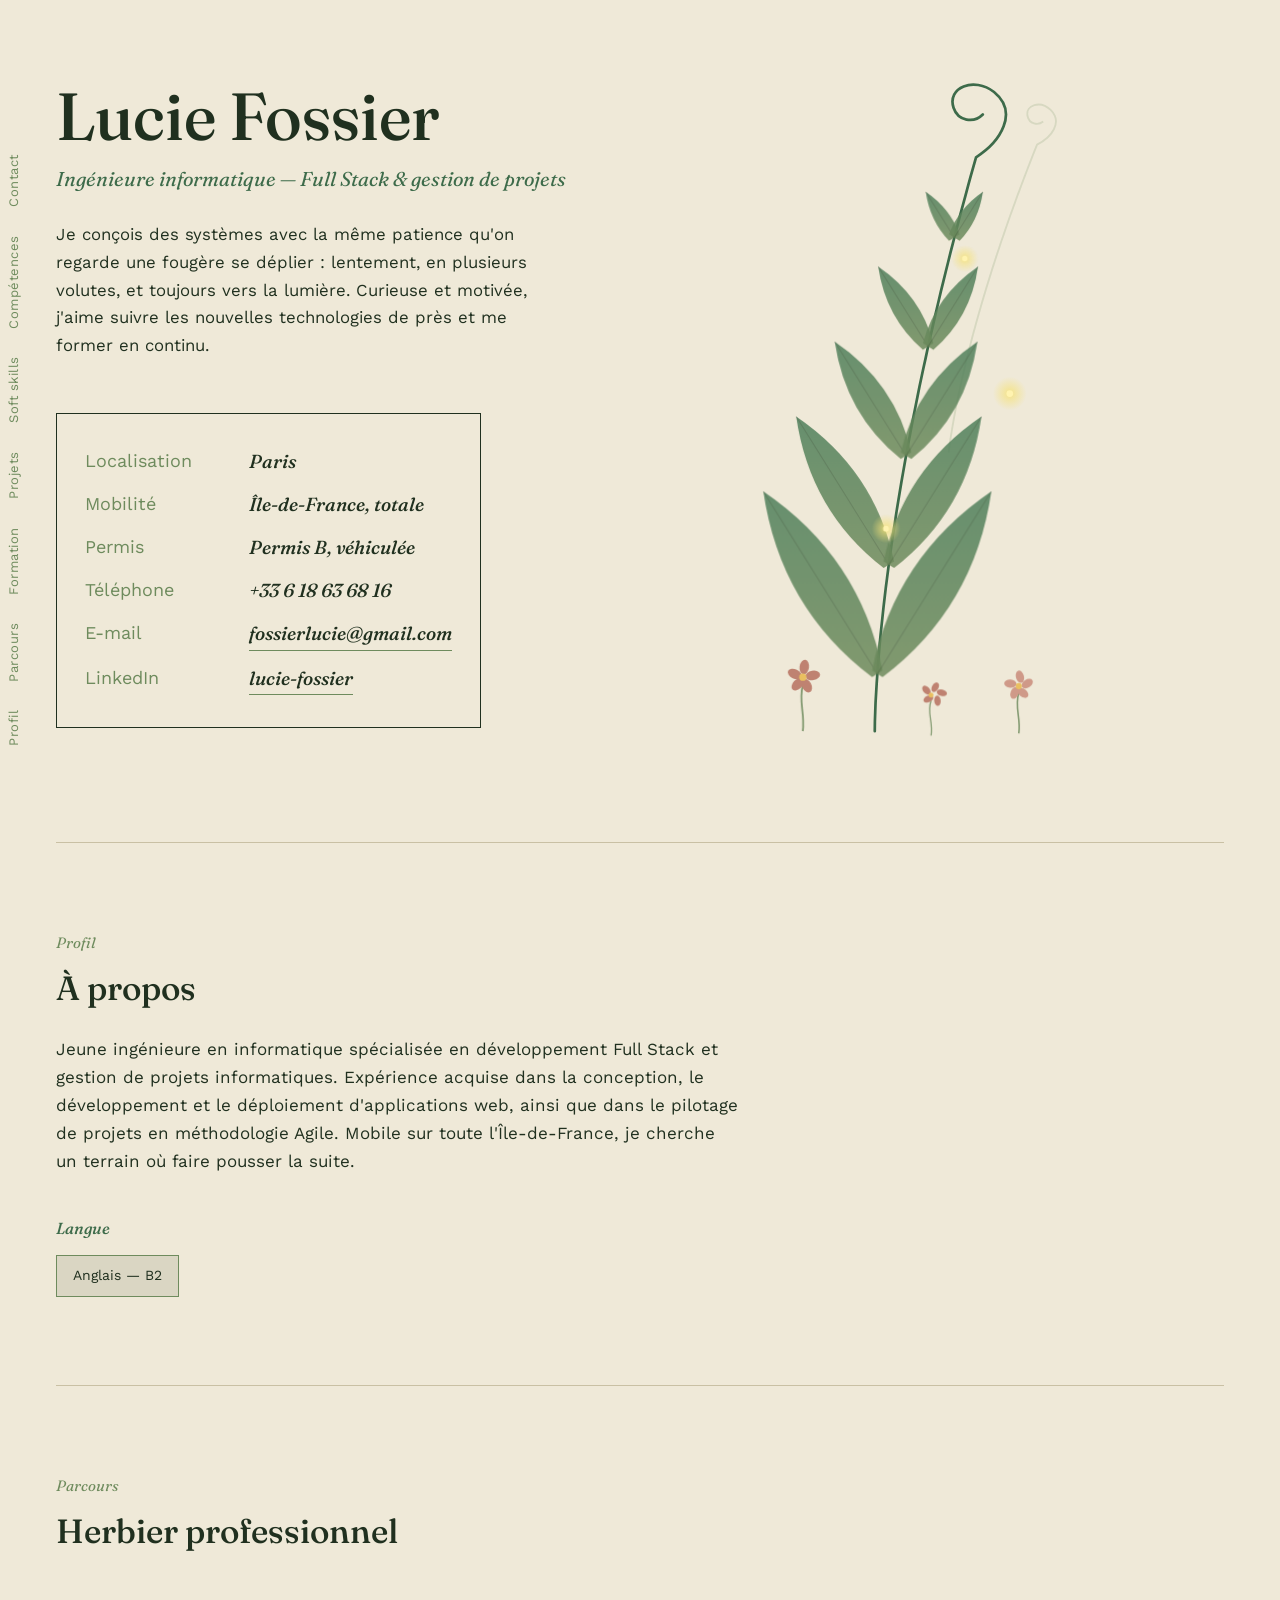
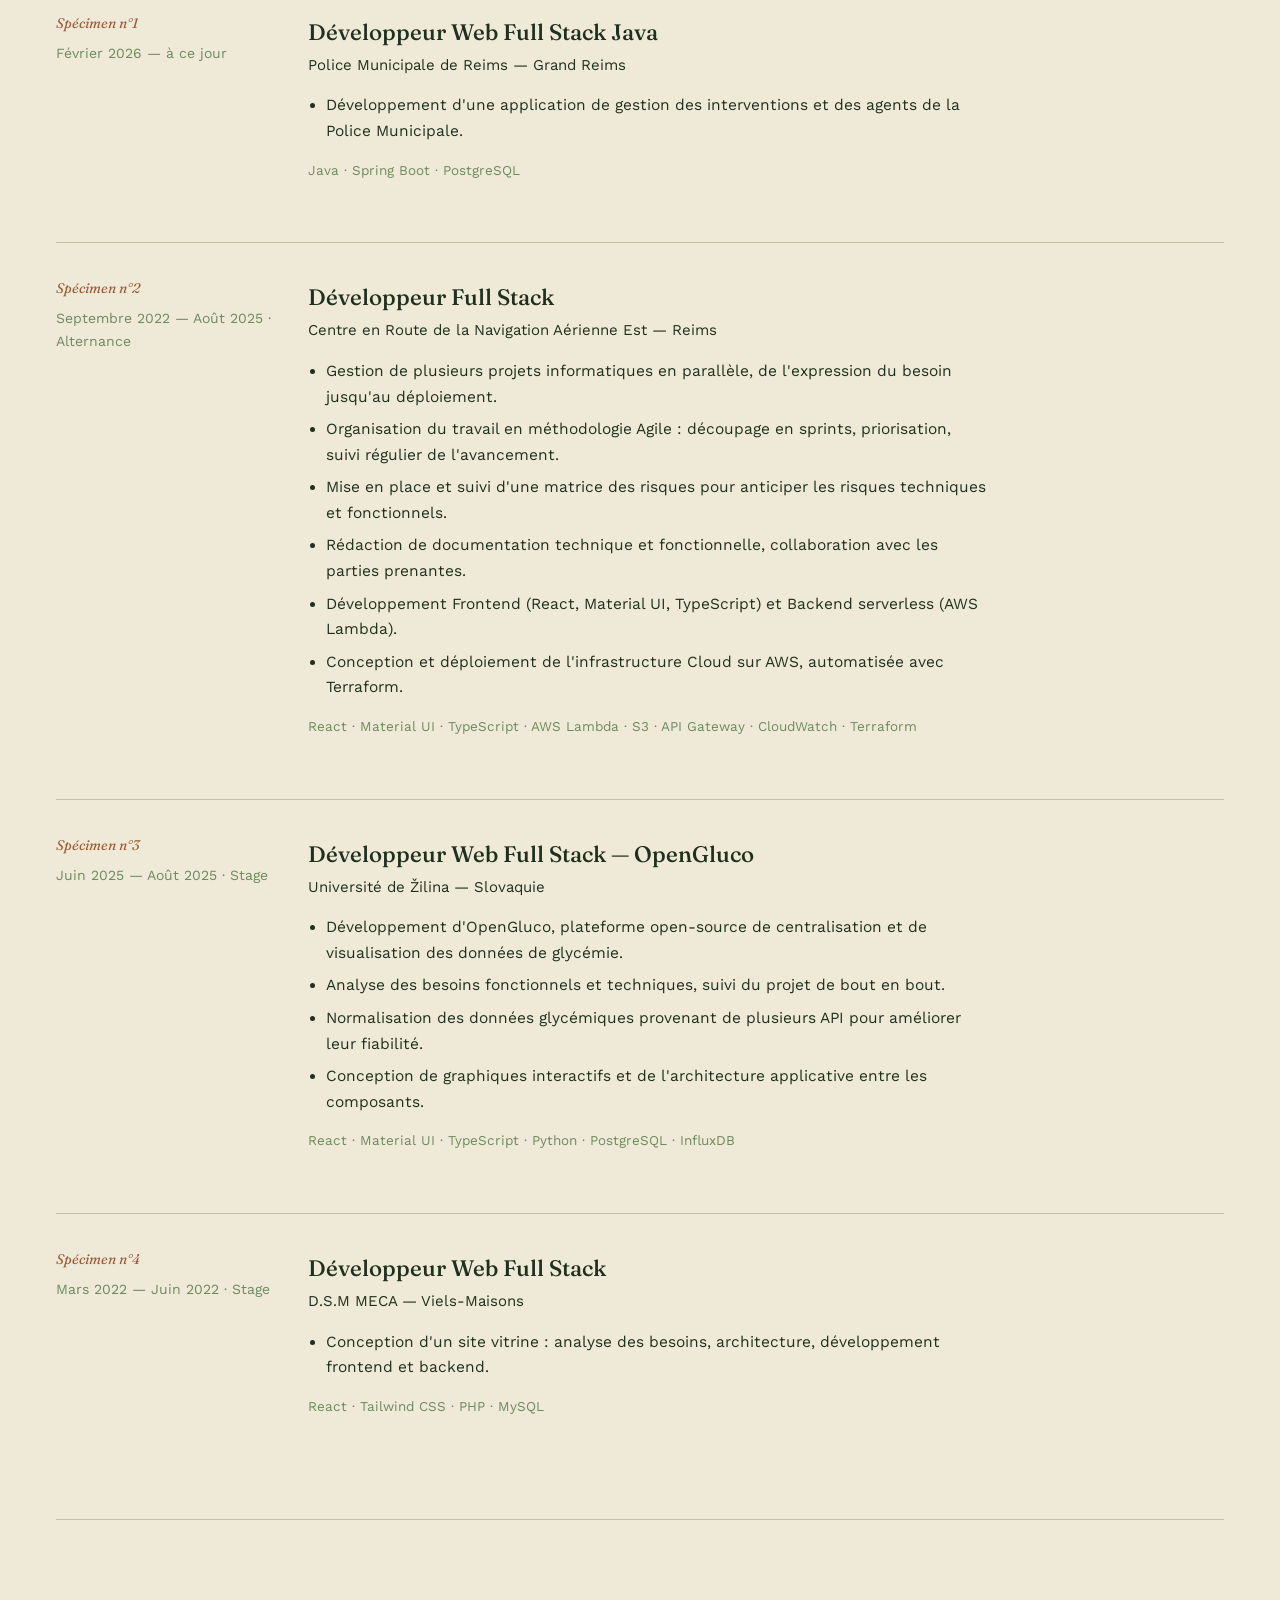
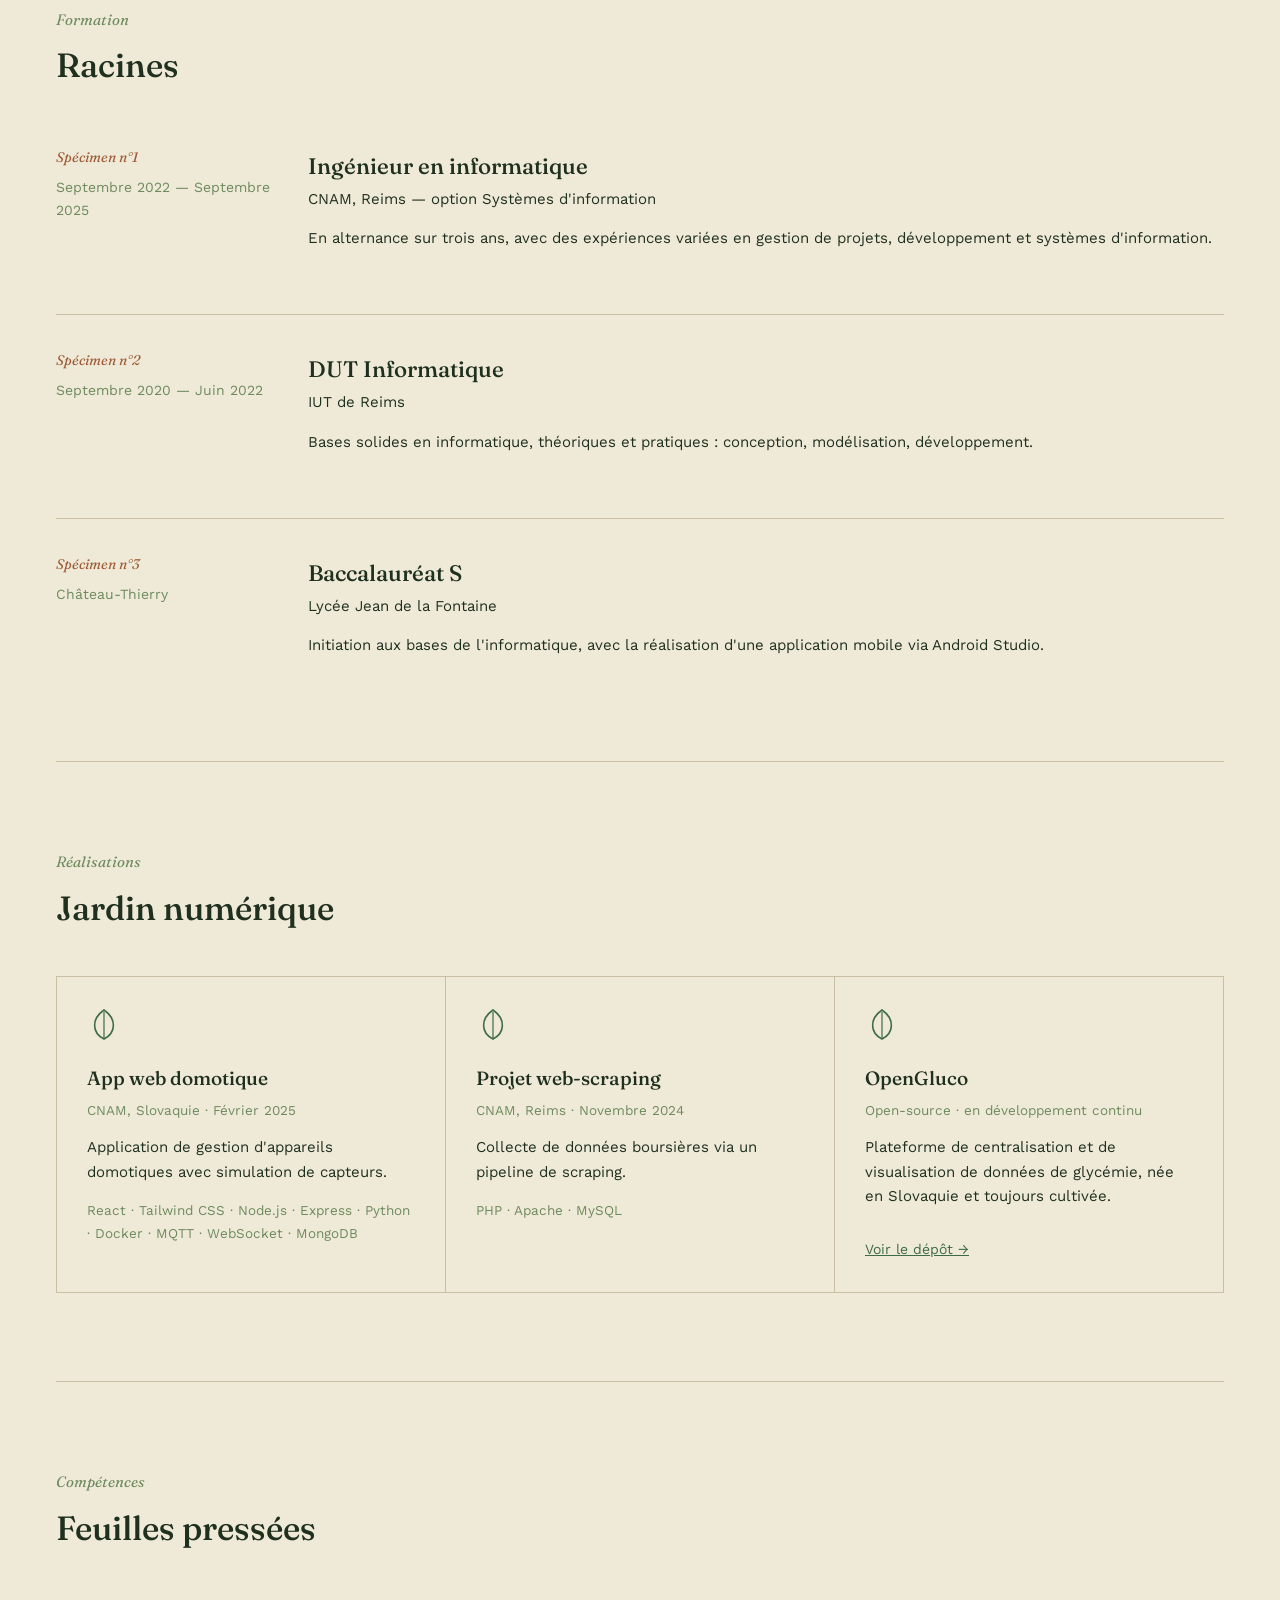
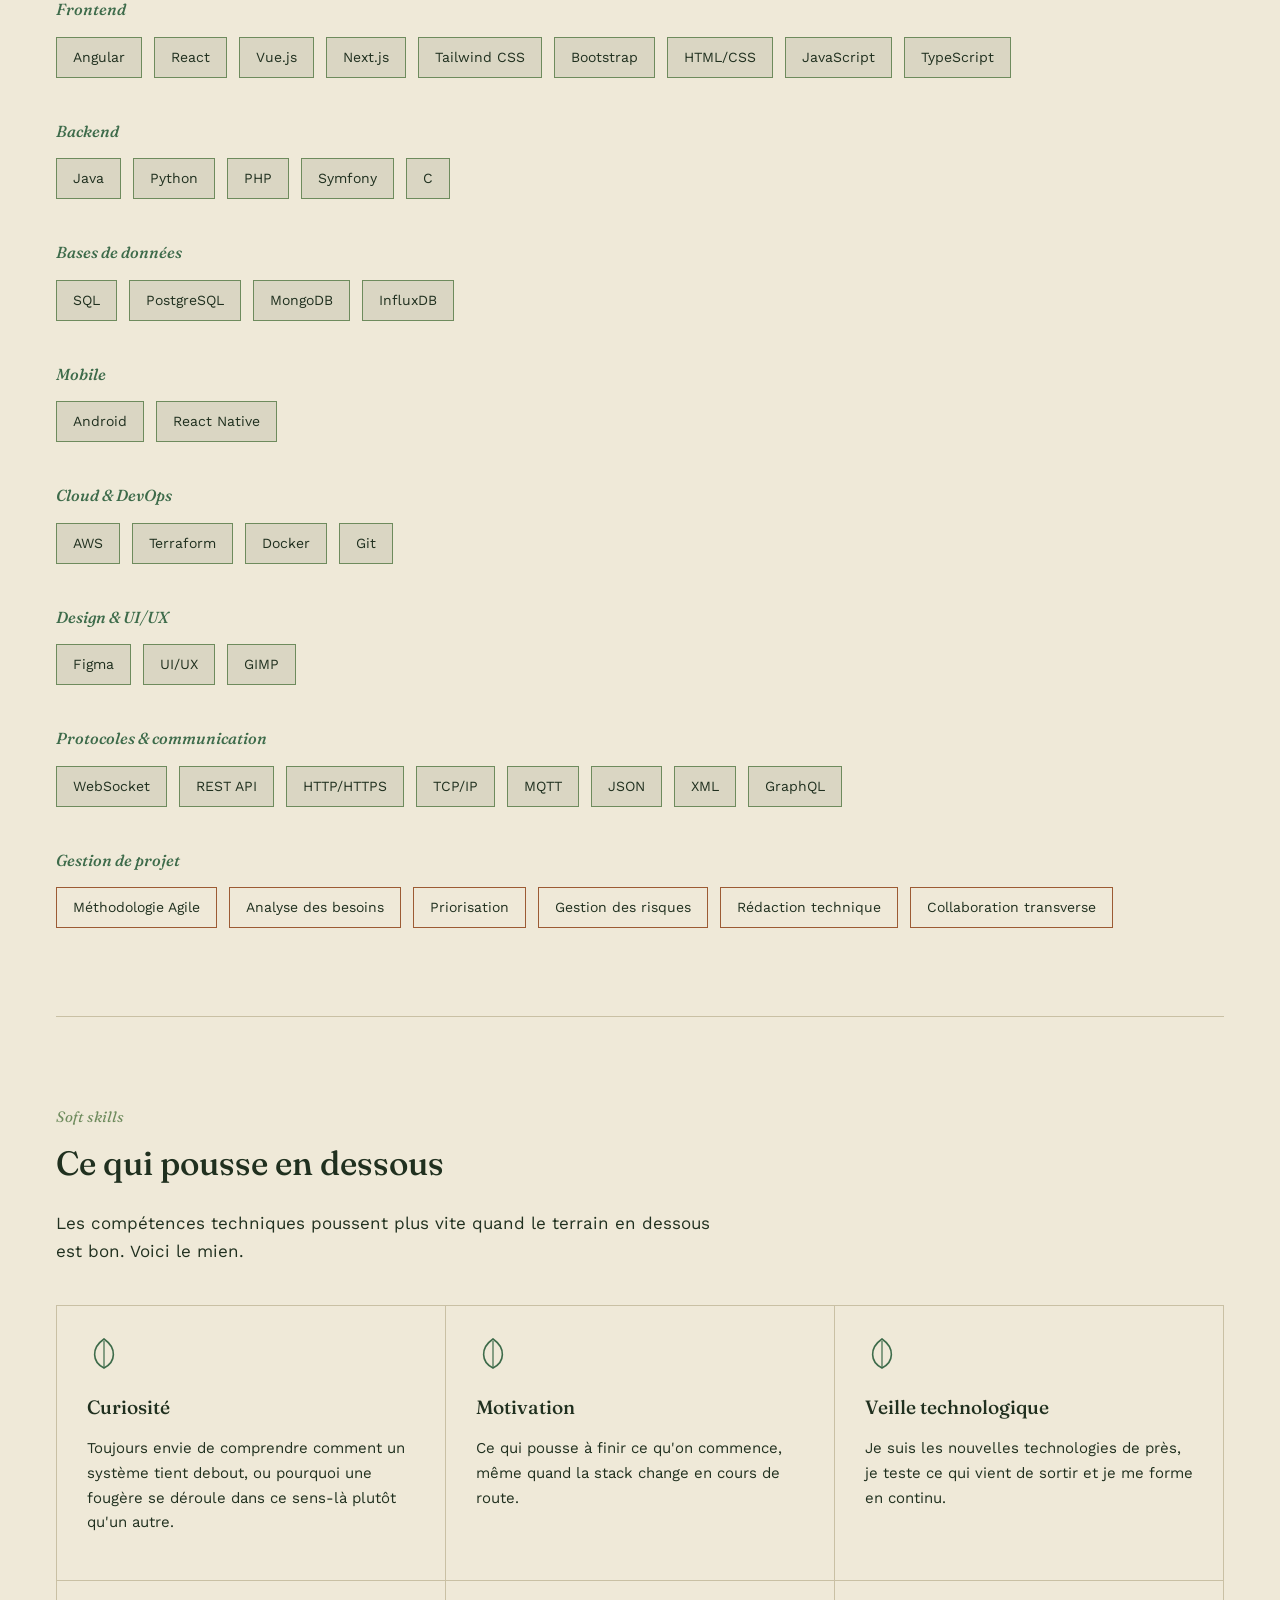
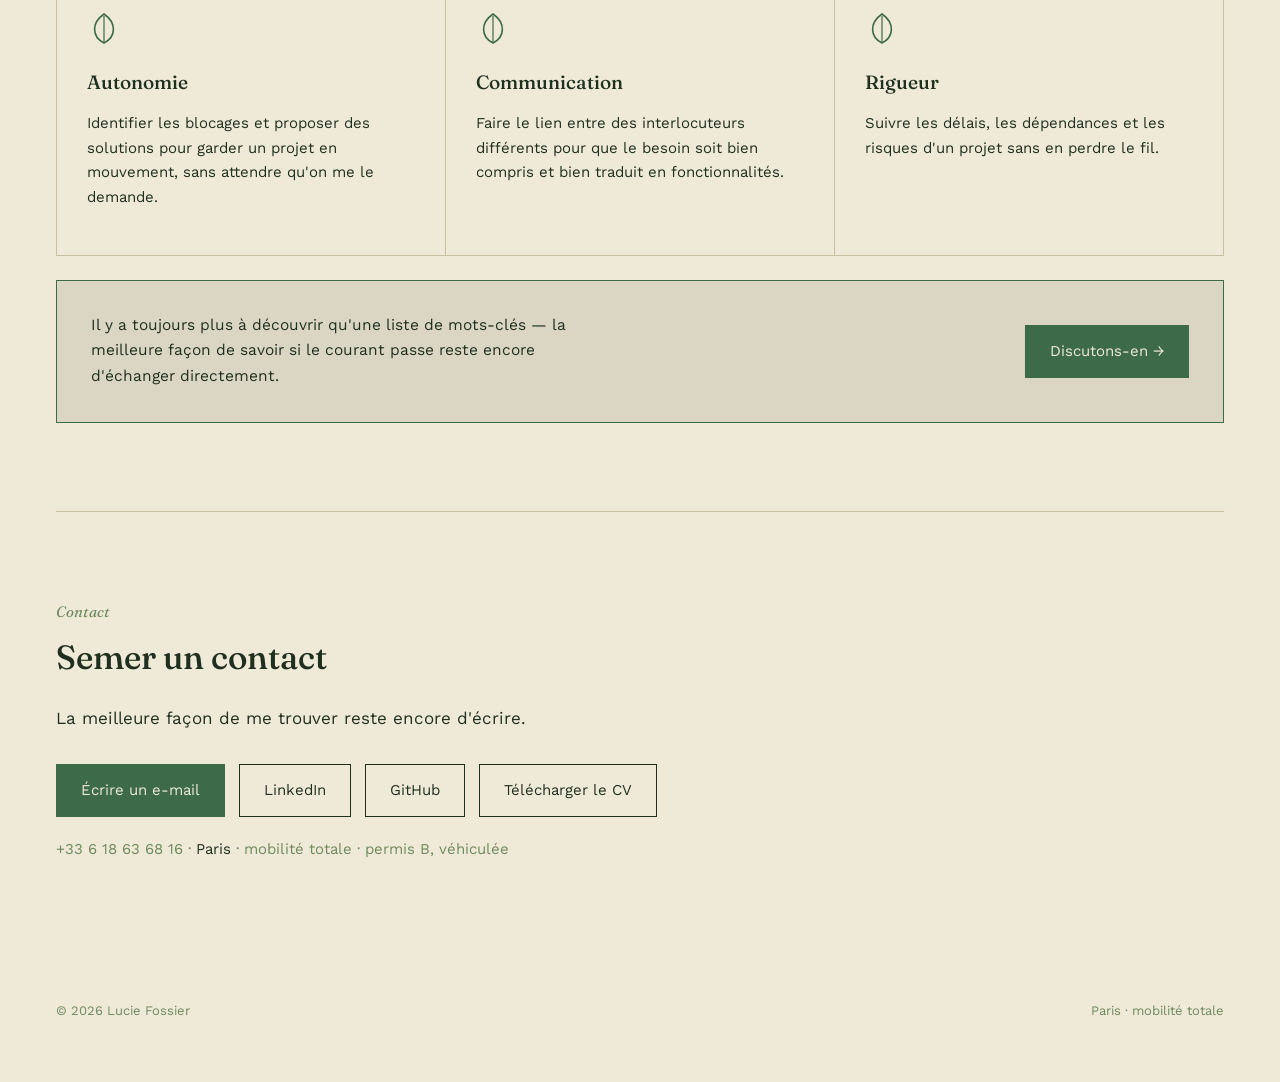
==== index.html @ 39dc4241 "Update index.html" ====
<!DOCTYPE html>
<html lang="fr">
<head>
<meta charset="UTF-8">
<meta name="viewport" content="width=device-width, initial-scale=1.0">
<title>Lucie Fossier — Portfolio</title>
<link rel="preconnect" href="https://fonts.googleapis.com">
<link rel="preconnect" href="https://fonts.gstatic.com" crossorigin>
<link href="https://fonts.googleapis.com/css2?family=Fraunces:ital,opsz,wght@0,9..144,400;0,9..144,500;0,9..144,600;1,9..144,400;1,9..144,500&family=Work+Sans:wght@400;500;600&display=swap" rel="stylesheet">
<link rel="icon" href="favicon.svg" type="image/svg+xml">
<style>
  :root{
    --paper: #EFE9D8;
    --paper-deep: #E4DCC5;
    --line: #C9C0A4;
    --ink: #20301F;
    --fern: #3D6B4A;
    --moss: #6E8B5D;
    --spore: #9C5B34;
    --fog: #DAD6C3;
  }
  *{box-sizing:border-box;}
  html{scroll-behavior:smooth;}
  html, body{max-width:100%; overflow-x:hidden;}
  body{
    margin:0;
    background:var(--paper);
    color:var(--ink);
    font-family:'Work Sans', sans-serif;
    font-size:17px;
    line-height:1.65;
    -webkit-font-smoothing:antialiased;
  }
  ::selection{background:var(--moss); color:var(--paper);}

  h1,h2,h3,h4{
    font-family:'Fraunces', serif;
    font-weight:500;
    margin:0;
    color:var(--ink);
  }
  em, .latin{font-style:italic; font-family:'Fraunces', serif;}
  a{color:var(--fern);}
  a:focus-visible, button:focus-visible{outline:2px solid var(--fern); outline-offset:3px;}

  .wrap{
    max-width:1320px;
    margin:0 auto;
    padding:0 56px;
    position:relative;
  }
  @media (max-width:760px){
    .wrap{padding:0 24px;}
  }
  @media (min-width:901px){
    .rail{padding-left:56px;}
  }

  nav.index{
    position:fixed;
    top:0; left:0; bottom:0;
    width:56px;
    display:flex;
    align-items:center;
    z-index:10;
  }
  nav.index ul{
    list-style:none;
    margin:0; padding:0;
    writing-mode:vertical-rl;
    transform:rotate(180deg);
    display:flex;
    gap:28px;
  }
  nav.index a{
    text-decoration:none;
    color:var(--moss);
    font-size:13px;
    letter-spacing:.04em;
    border-left:1px solid transparent;
    padding-left:8px;
    transition:color .2s, border-color .2s;
  }
  nav.index a:hover, nav.index a:focus-visible{
    color:var(--ink);
    border-color:var(--spore);
  }
  @media (max-width:900px){
    nav.index{display:none;}
  }

  .menu-btn{
    display:none;
    position:fixed; top:18px; right:18px; z-index:110;
    width:46px; height:46px;
    border:1px solid var(--ink);
    background:var(--paper);
    flex-direction:column; align-items:center; justify-content:center; gap:5px;
    cursor:pointer; padding:0;
  }
  .menu-btn span{width:20px; height:2px; background:var(--ink); transition:transform .3s ease, opacity .2s ease;}
  .menu-btn.open span:nth-child(1){transform:translateY(7px) rotate(45deg);}
  .menu-btn.open span:nth-child(2){opacity:0;}
  .menu-btn.open span:nth-child(3){transform:translateY(-7px) rotate(-45deg);}
  @media (max-width:900px){
    .menu-btn{display:flex;}
  }

  .site-menu{
    position:fixed; inset:0; background:var(--paper);
    z-index:100; display:flex; align-items:center; justify-content:center;
    opacity:0; visibility:hidden; transform:scale(1.04);
    transition:opacity .4s ease, transform .4s ease, visibility 0s .4s;
    overflow:hidden;
  }
  .site-menu.open{
    opacity:1; visibility:visible; transform:scale(1);
    transition:opacity .4s ease, transform .4s ease;
  }
  .site-menu .menu-fern{
    position:absolute; bottom:-40px; left:-60px; width:260px; height:auto;
    opacity:.5; pointer-events:none;
  }
  .site-menu nav{position:relative; z-index:1; width:100%; max-width:420px; padding:0 32px;}
  .site-menu ul{list-style:none; margin:0; padding:0;}
  .site-menu li{
    display:flex; align-items:baseline; gap:18px;
    padding:16px 0; border-bottom:1px solid var(--line);
    opacity:0; transform:translateY(14px);
    transition:opacity .45s ease, transform .45s ease;
  }
  .site-menu.open li{opacity:1; transform:translateY(0);}
  .site-menu li:nth-child(1){transition-delay:.08s;}
  .site-menu li:nth-child(2){transition-delay:.13s;}
  .site-menu li:nth-child(3){transition-delay:.18s;}
  .site-menu li:nth-child(4){transition-delay:.23s;}
  .site-menu li:nth-child(5){transition-delay:.28s;}
  .site-menu li:nth-child(6){transition-delay:.33s;}
  .site-menu li:nth-child(7){transition-delay:.38s;}
  .site-menu .mnum{font-family:'Fraunces',serif; font-style:italic; color:var(--spore); font-size:14px; width:24px; flex-shrink:0;}
  .site-menu a{
    font-family:'Fraunces',serif; font-size:clamp(1.6rem,7vw,2.3rem); font-style:italic;
    text-decoration:none; color:var(--ink); transition:color .2s ease, padding-left .2s ease;
  }
  .site-menu a:hover, .site-menu a:focus-visible{color:var(--fern); padding-left:8px;}
  .menu-close{
    position:absolute; top:18px; right:18px; z-index:2;
    width:46px; height:46px; border:1px solid var(--ink); background:none;
    font-size:20px; line-height:1; color:var(--ink); cursor:pointer;
  }

  section{
    padding:88px 0;
    border-bottom:1px solid var(--line);
  }
  section:last-of-type{border-bottom:none;}
  @media (max-width:600px){
    section{padding:56px 0;}
  }

  .hero{
    min-height:calc(100vh - 60px);
    padding-top:56px;
    display:grid;
    grid-template-columns:1.15fr 0.85fr;
    gap:56px;
    align-items:center;
  }
  @media (max-width:900px){
    .hero{grid-template-columns:1fr; gap:20px; min-height:auto;}
    .hero .art{order:-1; max-width:280px; margin:0 auto;}
  }
  .hero h1{
    font-size:clamp(2.6rem, 5.2vw, 4.2rem);
    line-height:1.03;
  }
  .hero .role{
    margin-top:12px;
    font-size:1.25rem;
    color:var(--fern);
    font-family:'Fraunces', serif;
    font-style:italic;
  }
  .hero .tagline{
    margin-top:26px;
    max-width:50ch;
    color:var(--ink);
    font-size:1.05rem;
  }
  .tag-card{
    margin-top:36px;
    border:1px solid var(--ink);
    padding:26px 28px;
    display:inline-block;
    font-size:18px;
  }
  .tag-card .row{display:flex; gap:14px; padding:6px 0;}
  .tag-card .k{color:var(--moss); min-width:150px;}
  .tag-card .v{font-family:'Fraunces', serif; font-style:italic; font-weight:500; font-size:1.05em;}
  .tag-card a.v{color:var(--ink); text-decoration:none; border-bottom:1px solid var(--moss);}
  .tag-card a.v:hover{color:var(--fern);}
  @media (max-width:500px){
    .tag-card{font-size:16px; padding:20px 20px;}
    .tag-card .k{min-width:120px;}
  }
  @media (max-width:400px){
    .tag-card .row{flex-direction:column; gap:2px; padding:8px 0;}
    .tag-card .k{min-width:0; font-size:.85em;}
  }

  .art svg{width:100%; height:auto; display:block;}
  .stem{
    fill:none; stroke:var(--fern); stroke-width:2.4; stroke-linecap:round;
    stroke-dasharray:1000; stroke-dashoffset:1000;
    animation:draw 1.8s ease-out forwards;
  }
  .leaflet{ fill:var(--moss); opacity:0; animation:leafin .5s ease-out forwards; }
  .flower-group{opacity:0; animation:leafin .6s ease-out forwards;}
  @keyframes draw{to{stroke-dashoffset:0;}}
  @keyframes leafin{to{opacity:.85;}}
  @media (prefers-reduced-motion:reduce){
    .stem{animation:none; stroke-dashoffset:0;}
    .leaflet{animation:none; opacity:.85;}
    .flower-group{animation:none; opacity:.85;}
  }

  .firefly-svg{ animation:hover1 6s ease-in-out infinite, glowpulse 1.8s ease-in-out infinite; }
  .firefly-svg.f2{ animation-name: hover2, glowpulse; animation-duration:7.5s, 2.2s; }
  .firefly-svg.f3{ animation-name: hover3, glowpulse; animation-duration:5.5s, 1.5s; }
  @keyframes hover1{
    0%{transform:translate(20px,60px);}
    25%{transform:translate(45px,20px);}
    50%{transform:translate(10px,-15px);}
    75%{transform:translate(-15px,25px);}
    100%{transform:translate(20px,60px);}
  }
  @keyframes hover2{
    0%{transform:translate(-30px,90px);}
    30%{transform:translate(10px,50px);}
    60%{transform:translate(-25px,10px);}
    100%{transform:translate(-30px,90px);}
  }
  @keyframes hover3{
    0%{transform:translate(35px,-40px);}
    35%{transform:translate(5px,-70px);}
    70%{transform:translate(50px,-90px);}
    100%{transform:translate(35px,-40px);}
  }
  @keyframes glowpulse{
    0%,100%{opacity:.4;}
    50%{opacity:1;}
  }
  @media (prefers-reduced-motion:reduce){
    .firefly-svg{animation:none; opacity:.7;}
  }

  .eyebrow{
    font-family:'Fraunces', serif; font-style:italic;
    color:var(--moss); font-size:15px; margin-bottom:6px; display:block;
  }
  h2.title{font-size:2.1rem;}
  .lede{max-width:62ch; margin-top:18px;}

  .specimen{
    margin-top:48px; padding:30px 0 0 0; border-top:1px solid var(--line);
    display:grid; grid-template-columns:220px 1fr; gap:32px;
  }
  .specimen:first-of-type{border-top:none; padding-top:0;}
  @media (max-width:700px){
    .specimen{grid-template-columns:1fr; gap:10px;}
  }
  .specimen .side{}
  .specimen .num{font-family:'Fraunces', serif; font-style:italic; color:var(--spore); font-size:14px;}
  .specimen .meta{color:var(--moss); font-size:14px; margin-top:6px;}
  .specimen h3{font-size:1.4rem; margin-top:6px;}
  .specimen .org{font-size:15px; color:var(--ink); margin-top:2px;}
  .specimen ul{margin:16px 0 0; padding-left:18px;}
  .specimen li{margin-bottom:7px; font-size:15.5px; max-width:66ch;}
  .specimen .stack{margin-top:14px; font-size:13.5px; color:var(--moss);}

  .plates{
    margin-top:40px; display:grid;
    grid-template-columns:repeat(auto-fit, minmax(280px,1fr));
    gap:1px; background:var(--line); border:1px solid var(--line);
  }
  .plates.fixed-3{grid-template-columns:repeat(3, 1fr);}
  @media (max-width:820px){
    .plates.fixed-3{grid-template-columns:repeat(2, 1fr);}
  }
  @media (max-width:560px){
    .plates.fixed-3{grid-template-columns:1fr;}
  }
  .plate{background:var(--paper); padding:30px;}
  .plate .leaf-mark{width:34px; height:34px; margin-bottom:14px;}
  .plate h3{font-size:1.2rem;}
  .plate .meta{color:var(--moss); font-size:13.5px; margin-top:4px;}
  .plate p{margin-top:12px; font-size:15px;}
  .plate .stack{margin-top:12px; font-size:13.5px; color:var(--moss);}
  .plate .link{display:inline-block; margin-top:14px; font-size:14px;}

  .skill-block{margin-top:40px;}
  .skill-block h4{font-size:1rem; color:var(--fern); font-family:'Fraunces', serif; font-style:italic; margin-bottom:14px;}
  .herbier{display:flex; flex-wrap:wrap; gap:12px;}
  .leaf-tag{
    border:1px solid var(--moss); color:var(--ink); padding:8px 16px;
    font-size:14px; background:var(--fog);
  }
  .leaf-tag.soft{border-color:var(--spore); background:transparent;}

  .contact-grid{margin-top:32px; display:flex; flex-wrap:wrap; gap:14px;}
  .btn{
    display:inline-block; text-decoration:none; border:1px solid var(--ink);
    color:var(--ink); padding:13px 24px; font-size:15px;
    transition:background .2s, color .2s;
  }
  .btn:hover{background:var(--ink); color:var(--paper);}
  .btn.primary{background:var(--fern); border-color:var(--fern); color:var(--paper);}
  .btn.primary:hover{background:var(--ink); border-color:var(--ink);}
  .contact-info{margin-top:20px; font-size:15px; color:var(--moss);}
  .contact-info span{color:var(--ink);}

  .callout{
    margin-top:24px;
    border:1px solid var(--fern);
    background:var(--fog);
    padding:32px 34px;
    display:flex;
    flex-wrap:wrap;
    align-items:center;
    justify-content:space-between;
    gap:20px;
  }
  .callout p{margin:0; max-width:52ch; font-size:15.5px;}

  footer{
    padding:36px 0 60px; font-size:13px; color:var(--moss);
    display:flex; justify-content:space-between; flex-wrap:wrap; gap:10px;
  }
</style>
</head>
<body>

<nav class="index" aria-label="Sommaire">
  <ul>
    <li><a href="#profil">Profil</a></li>
    <li><a href="#parcours">Parcours</a></li>
    <li><a href="#formation">Formation</a></li>
    <li><a href="#projets">Projets</a></li>
    <li><a href="#soft-skills">Soft skills</a></li>
    <li><a href="#competences">Compétences</a></li>
    <li><a href="#contact">Contact</a></li>
  </ul>
</nav>

<button class="menu-btn" id="menuBtn" aria-label="Ouvrir le menu" aria-expanded="false" aria-controls="siteMenu">
  <span></span><span></span><span></span>
</button>

<div class="site-menu" id="siteMenu" aria-hidden="true">
  <button class="menu-close" id="menuClose" aria-label="Fermer le menu">✕</button>
  <svg class="menu-fern" viewBox="0 0 200 300" aria-hidden="true">
    <path d="M40 290 C20 220 30 150 60 100 C85 60 75 30 95 10" fill="none" stroke="#3D6B4A" stroke-width="3" stroke-linecap="round"/>
    <path d="M40 260 C25 250 24 235 40 230 C56 235 55 250 40 260 Z" fill="#6E8B5D"/>
    <path d="M50 220 C35 210 34 195 50 190 C66 195 65 210 50 220 Z" fill="#6E8B5D"/>
    <path d="M62 178 C47 168 46 153 62 148 C78 153 77 168 62 178 Z" fill="#6E8B5D"/>
    <path d="M76 136 C61 126 60 111 76 106 C92 111 91 126 76 136 Z" fill="#6E8B5D"/>
    <path d="M88 94 C73 84 72 69 88 64 C104 69 103 84 88 94 Z" fill="#6E8B5D"/>
  </svg>
  <nav>
    <ul>
      <li><span class="mnum">01</span><a href="#profil">Profil</a></li>
      <li><span class="mnum">02</span><a href="#parcours">Parcours</a></li>
      <li><span class="mnum">03</span><a href="#formation">Formation</a></li>
      <li><span class="mnum">04</span><a href="#projets">Projets</a></li>
      <li><span class="mnum">05</span><a href="#soft-skills">Soft skills</a></li>
      <li><span class="mnum">06</span><a href="#competences">Compétences</a></li>
      <li><span class="mnum">07</span><a href="#contact">Contact</a></li>
    </ul>
  </nav>
</div>

<main class="wrap rail">

  <section class="hero" id="haut">
    <div>
      <h1>Lucie Fossier</h1>
      <p class="role">Ingénieure informatique — Full Stack &amp; gestion de projets</p>
      <p class="tagline">Je conçois des systèmes avec la même patience qu'on regarde une fougère se déplier : lentement, en plusieurs volutes, et toujours vers la lumière. Curieuse et motivée, j'aime suivre les nouvelles technologies de près et me former en continu.</p>
      <div class="tag-card">
        <div class="row"><span class="k">Localisation</span><span class="v">Paris</span></div>
        <div class="row"><span class="k">Mobilité</span><span class="v">Île-de-France, totale</span></div>
        <div class="row"><span class="k">Permis</span><span class="v">Permis B, véhiculée</span></div>
        <div class="row"><span class="k">Téléphone</span><span class="v">+33 6 18 63 68 16</span></div>
        <div class="row"><span class="k">E-mail</span><a class="v" href="mailto:fossierlucie@gmail.com">fossierlucie@gmail.com</a></div>
        <div class="row"><span class="k">LinkedIn</span><a class="v" href="https://www.linkedin.com/in/lucie-fossier-45639a220/" target="_blank" rel="noopener">lucie-fossier</a></div>
      </div>
    </div>
    <div class="art" aria-hidden="true">
      <svg viewBox="0 0 420 620">
        <defs>
          <linearGradient id="leafGrad" x1="0" y1="0" x2="0" y2="1">
            <stop offset="0%" stop-color="#4E7F5B"/>
            <stop offset="100%" stop-color="#6E8B5D"/>
          </linearGradient>
          <radialGradient id="fireflyGlow" cx="50%" cy="50%" r="50%">
            <stop offset="0%" stop-color="#F5E27A" stop-opacity="0.85"/>
            <stop offset="100%" stop-color="#F5E27A" stop-opacity="0"/>
          </radialGradient>
        </defs>
        <path d="M110.0 600.0 L110.1 591.5 L110.4 583.0 L110.7 574.5 L111.2 566.0 L111.7 557.5 L112.3 549.0 L112.9 540.5 L113.6 532.0 L114.3 523.5 L115.1 515.0 L116.0 506.5 L116.9 498.0 L117.8 489.5 L118.8 481.0 L119.8 472.5 L120.9 464.0 L122.0 455.5 L123.1 447.0 L124.3 438.5 L125.5 430.0 L126.8 421.5 L128.1 413.0 L129.4 404.5 L130.8 396.0 L132.2 387.5 L133.6 379.0 L135.1 370.5 L136.6 362.0 L138.1 353.5 L139.7 345.0 L141.3 336.5 L142.9 328.0 L144.6 319.5 L146.3 311.0 L148.0 302.5 L149.7 294.0 L151.5 285.5 L153.3 277.0 L155.2 268.5 L157.0 260.0 L158.9 251.5 L160.9 243.0 L162.8 234.5 L164.8 226.0 L166.8 217.5 L168.8 209.0 L170.9 200.5 L173.0 192.0 L175.1 183.5 L177.2 175.0 L179.4 166.5 L181.6 158.0 L183.8 149.5 L186.0 141.0 L188.3 132.5 L190.6 124.0 L192.9 115.5 L195.2 107.0 L197.6 98.5 L200.0 90.0 C222.0 76.0 238.0 50.0 216.0 32.0 C198.0 18.0 174.0 28.0 180.0 46.0 C184.0 58.0 198.0 60.0 206.0 52.0" fill="none" stroke="#A8B896" stroke-width="3" opacity=".35" transform="translate(150,18) scale(.55) rotate(6)"/>
        <path class="stem" d="M110.0 600.0 L110.1 591.5 L110.4 583.0 L110.7 574.5 L111.2 566.0 L111.7 557.5 L112.3 549.0 L112.9 540.5 L113.6 532.0 L114.3 523.5 L115.1 515.0 L116.0 506.5 L116.9 498.0 L117.8 489.5 L118.8 481.0 L119.8 472.5 L120.9 464.0 L122.0 455.5 L123.1 447.0 L124.3 438.5 L125.5 430.0 L126.8 421.5 L128.1 413.0 L129.4 404.5 L130.8 396.0 L132.2 387.5 L133.6 379.0 L135.1 370.5 L136.6 362.0 L138.1 353.5 L139.7 345.0 L141.3 336.5 L142.9 328.0 L144.6 319.5 L146.3 311.0 L148.0 302.5 L149.7 294.0 L151.5 285.5 L153.3 277.0 L155.2 268.5 L157.0 260.0 L158.9 251.5 L160.9 243.0 L162.8 234.5 L164.8 226.0 L166.8 217.5 L168.8 209.0 L170.9 200.5 L173.0 192.0 L175.1 183.5 L177.2 175.0 L179.4 166.5 L181.6 158.0 L183.8 149.5 L186.0 141.0 L188.3 132.5 L190.6 124.0 L192.9 115.5 L195.2 107.0 L197.6 98.5 L200.0 90.0 C222.0 76.0 238.0 50.0 216.0 32.0 C198.0 18.0 174.0 28.0 180.0 46.0 C184.0 58.0 198.0 60.0 206.0 52.0"/>
        <g class="leaflet" style="animation-delay:0.48s"><path d="M116.9 546.1 Q97.3 445.6 10.9 386.8 Q25.9 490.2 107.6 551.9 Z" fill="url(#leafGrad)"/><path d="M112.3 549.0 L10.9 386.8" stroke="#20301F" stroke-width="0.9" opacity="0.25" fill="none"/></g>
        <g class="leaflet" style="animation-delay:0.53s"><path d="M116.9 551.9 Q198.6 490.2 213.6 386.8 Q127.3 445.6 107.6 546.1 Z" fill="url(#leafGrad)"/><path d="M112.3 549.0 L213.6 386.8" stroke="#20301F" stroke-width="0.9" opacity="0.25" fill="none"/></g>
        <g class="leaflet" style="animation-delay:0.81s"><path d="M127.1 449.2 Q110.2 368.1 40.1 320.3 Q52.2 404.3 117.8 455.0 Z" fill="url(#leafGrad)"/><path d="M122.4 452.1 L40.1 320.3" stroke="#20301F" stroke-width="0.9" opacity="0.25" fill="none"/></g>
        <g class="leaflet" style="animation-delay:0.86s"><path d="M127.1 455.0 Q192.6 404.3 204.8 320.3 Q134.6 368.1 117.8 449.2 Z" fill="url(#leafGrad)"/><path d="M122.4 452.1 L204.8 320.3" stroke="#20301F" stroke-width="0.9" opacity="0.25" fill="none"/></g>
        <g class="leaflet" style="animation-delay:1.14s"><path d="M142.5 352.3 Q128.4 290.5 74.4 253.8 Q83.8 318.4 133.1 358.1 Z" fill="url(#leafGrad)"/><path d="M137.8 355.2 L74.4 253.8" stroke="#20301F" stroke-width="0.9" opacity="0.25" fill="none"/></g>
        <g class="leaflet" style="animation-delay:1.19s"><path d="M142.5 358.1 Q191.8 318.4 201.2 253.8 Q147.2 290.5 133.1 352.3 Z" fill="url(#leafGrad)"/><path d="M137.8 355.2 L201.2 253.8" stroke="#20301F" stroke-width="0.9" opacity="0.25" fill="none"/></g>
        <g class="leaflet" style="animation-delay:1.47s"><path d="M162.1 255.4 Q150.9 213.0 113.0 187.2 Q119.6 232.5 152.8 261.2 Z" fill="url(#leafGrad)"/><path d="M157.4 258.3 L113.0 187.2" stroke="#20301F" stroke-width="0.9" opacity="0.25" fill="none"/></g>
        <g class="leaflet" style="animation-delay:1.52s"><path d="M162.1 261.2 Q195.3 232.5 201.8 187.2 Q164.0 213.0 152.8 255.4 Z" fill="url(#leafGrad)"/><path d="M157.4 258.3 L201.8 187.2" stroke="#20301F" stroke-width="0.9" opacity="0.25" fill="none"/></g>
        <g class="leaflet" style="animation-delay:1.80s"><path d="M185.4 158.5 Q176.9 135.5 155.3 120.7 Q159.0 146.6 176.0 164.3 Z" fill="url(#leafGrad)"/><path d="M180.7 161.4 L155.3 120.7" stroke="#20301F" stroke-width="0.9" opacity="0.25" fill="none"/></g>
        <g class="leaflet" style="animation-delay:1.85s"><path d="M185.4 164.3 Q202.4 146.6 206.1 120.7 Q184.5 135.5 176.0 158.5 Z" fill="url(#leafGrad)"/><path d="M180.7 161.4 L206.1 120.7" stroke="#20301F" stroke-width="0.9" opacity="0.25" fill="none"/></g>
        <g class="flower-group" style="animation-delay:1.9s"><path d="M46.0 559.0 C42.0 574.0 48.0 583.4 46.0 600.0" fill="none" stroke="#6E8B5D" stroke-width="1.6"/>
        <ellipse cx="47.3" cy="543.1" rx="4.2" ry="6.5" fill="#B6705F" transform="rotate(8 47.3 543.1)"/>
        <ellipse cx="54.9" cy="550.5" rx="4.2" ry="6.5" fill="#B6705F" transform="rotate(80 54.9 550.5)"/>
        <ellipse cx="49.4" cy="559.5" rx="4.2" ry="6.5" fill="#B6705F" transform="rotate(152 49.4 559.5)"/>
        <ellipse cx="41.4" cy="558.4" rx="4.2" ry="6.5" fill="#B6705F" transform="rotate(224 41.4 558.4)"/>
        <ellipse cx="38.8" cy="549.2" rx="4.2" ry="6.5" fill="#B6705F" transform="rotate(296 38.8 549.2)"/>
        <circle cx="46.0" cy="552.0" r="3.2" fill="#E8B84B"/></g>
        <g class="flower-group" style="animation-delay:2.05s"><path d="M238.0 565.9 C234.0 578.7 240.0 588.2 238.0 601.9" fill="none" stroke="#6E8B5D" stroke-width="1.4"/>
        <ellipse cx="239.0" cy="551.6" rx="3.6" ry="5.5" fill="#C98B7A" transform="rotate(-15 239.0 551.6)"/>
        <ellipse cx="245.5" cy="557.8" rx="3.6" ry="5.5" fill="#C98B7A" transform="rotate(57 245.5 557.8)"/>
        <ellipse cx="241.7" cy="566.0" rx="3.6" ry="5.5" fill="#C98B7A" transform="rotate(129 241.7 566.0)"/>
        <ellipse cx="234.3" cy="566.0" rx="3.6" ry="5.5" fill="#C98B7A" transform="rotate(201 234.3 566.0)"/>
        <ellipse cx="230.5" cy="557.8" rx="3.6" ry="5.5" fill="#C98B7A" transform="rotate(273 230.5 557.8)"/>
        <circle cx="238.0" cy="560.0" r="2.7" fill="#E8B84B"/></g>
        <g class="flower-group" style="animation-delay:2.2s"><path d="M160.0 572.9 C156.0 583.7 162.0 591.3 160.0 604.0" fill="none" stroke="#6E8B5D" stroke-width="1.1"/>
        <ellipse cx="163.7" cy="561.0" rx="2.9" ry="4.6" fill="#B6705F" transform="rotate(30 163.7 561.0)"/>
        <ellipse cx="169.6" cy="565.9" rx="2.9" ry="4.6" fill="#B6705F" transform="rotate(102 169.6 565.9)"/>
        <ellipse cx="165.7" cy="573.0" rx="2.9" ry="4.6" fill="#B6705F" transform="rotate(174 165.7 573.0)"/>
        <ellipse cx="157.6" cy="571.4" rx="2.9" ry="4.6" fill="#B6705F" transform="rotate(246 157.6 571.4)"/>
        <ellipse cx="155.9" cy="563.6" rx="2.9" ry="4.6" fill="#B6705F" transform="rotate(318 155.9 563.6)"/>
        <circle cx="160.0" cy="568.0" r="2.2" fill="#E8B84B"/></g>

        <g class="firefly-svg f1" transform="translate(230,300)">
          <circle r="15" fill="url(#fireflyGlow)"/>
          <circle r="3" fill="#FFF3B0"/>
        </g>
        <g class="firefly-svg f2" transform="translate(120,420)">
          <circle r="13" fill="url(#fireflyGlow)"/>
          <circle r="2.6" fill="#FFF3B0"/>
        </g>
        <g class="firefly-svg f3" transform="translate(190,180)">
          <circle r="12" fill="url(#fireflyGlow)"/>
          <circle r="2.4" fill="#FFF3B0"/>
        </g>
      </svg>
    </div>
  </section>

  <section id="profil">
    <span class="eyebrow">Profil</span>
    <h2 class="title">À propos</h2>
    <p class="lede">Jeune ingénieure en informatique spécialisée en développement Full Stack et gestion de projets informatiques. Expérience acquise dans la conception, le développement et le déploiement d'applications web, ainsi que dans le pilotage de projets en méthodologie Agile. Mobile sur toute l'Île-de-France, je cherche un terrain où faire pousser la suite.</p>
    <div class="skill-block">
      <h4>Langue</h4>
      <div class="herbier"><span class="leaf-tag">Anglais — B2</span></div>
    </div>
  </section>

  <section id="parcours">
    <span class="eyebrow">Parcours</span>
    <h2 class="title">Herbier professionnel</h2>

    <div class="specimen">
      <div class="side">
        <span class="num">Spécimen n°1</span>
        <p class="meta">Février 2026 — à ce jour</p>
      </div>
      <div>
        <h3>Développeur Web Full Stack Java</h3>
        <p class="org">Police Municipale de Reims — Grand Reims</p>
        <ul>
          <li>Développement d'une application de gestion des interventions et des agents de la Police Municipale.</li>
        </ul>
        <p class="stack">Java · Spring Boot · PostgreSQL</p>
      </div>
    </div>

    <div class="specimen">
      <div class="side">
        <span class="num">Spécimen n°2</span>
        <p class="meta">Septembre 2022 — Août 2025 · Alternance</p>
      </div>
      <div>
        <h3>Développeur Full Stack</h3>
        <p class="org">Centre en Route de la Navigation Aérienne Est — Reims</p>
        <ul>
          <li>Gestion de plusieurs projets informatiques en parallèle, de l'expression du besoin jusqu'au déploiement.</li>
          <li>Organisation du travail en méthodologie Agile : découpage en sprints, priorisation, suivi régulier de l'avancement.</li>
          <li>Mise en place et suivi d'une matrice des risques pour anticiper les risques techniques et fonctionnels.</li>
          <li>Rédaction de documentation technique et fonctionnelle, collaboration avec les parties prenantes.</li>
          <li>Développement Frontend (React, Material UI, TypeScript) et Backend serverless (AWS Lambda).</li>
          <li>Conception et déploiement de l'infrastructure Cloud sur AWS, automatisée avec Terraform.</li>
        </ul>
        <p class="stack">React · Material UI · TypeScript · AWS Lambda · S3 · API Gateway · CloudWatch · Terraform</p>
      </div>
    </div>

    <div class="specimen">
      <div class="side">
        <span class="num">Spécimen n°3</span>
        <p class="meta">Juin 2025 — Août 2025 · Stage</p>
      </div>
      <div>
        <h3>Développeur Web Full Stack — OpenGluco</h3>
        <p class="org">Université de Žilina — Slovaquie</p>
        <ul>
          <li>Développement d'OpenGluco, plateforme open-source de centralisation et de visualisation des données de glycémie.</li>
          <li>Analyse des besoins fonctionnels et techniques, suivi du projet de bout en bout.</li>
          <li>Normalisation des données glycémiques provenant de plusieurs API pour améliorer leur fiabilité.</li>
          <li>Conception de graphiques interactifs et de l'architecture applicative entre les composants.</li>
        </ul>
        <p class="stack">React · Material UI · TypeScript · Python · PostgreSQL · InfluxDB</p>
      </div>
    </div>

    <div class="specimen">
      <div class="side">
        <span class="num">Spécimen n°4</span>
        <p class="meta">Mars 2022 — Juin 2022 · Stage</p>
      </div>
      <div>
        <h3>Développeur Web Full Stack</h3>
        <p class="org">D.S.M MECA — Viels-Maisons</p>
        <ul>
          <li>Conception d'un site vitrine : analyse des besoins, architecture, développement frontend et backend.</li>
        </ul>
        <p class="stack">React · Tailwind CSS · PHP · MySQL</p>
      </div>
    </div>
  </section>

  <section id="formation">
    <span class="eyebrow">Formation</span>
    <h2 class="title">Racines</h2>

    <div class="specimen">
      <div class="side">
        <span class="num">Spécimen n°1</span>
        <p class="meta">Septembre 2022 — Septembre 2025</p>
      </div>
      <div>
        <h3>Ingénieur en informatique</h3>
        <p class="org">CNAM, Reims — option Systèmes d'information</p>
        <p style="margin-top:12px; font-size:15px;">En alternance sur trois ans, avec des expériences variées en gestion de projets, développement et systèmes d'information.</p>
      </div>
    </div>

    <div class="specimen">
      <div class="side">
        <span class="num">Spécimen n°2</span>
        <p class="meta">Septembre 2020 — Juin 2022</p>
      </div>
      <div>
        <h3>DUT Informatique</h3>
        <p class="org">IUT de Reims</p>
        <p style="margin-top:12px; font-size:15px;">Bases solides en informatique, théoriques et pratiques : conception, modélisation, développement.</p>
      </div>
    </div>

    <div class="specimen">
      <div class="side">
        <span class="num">Spécimen n°3</span>
        <p class="meta">Château-Thierry</p>
      </div>
      <div>
        <h3>Baccalauréat S</h3>
        <p class="org">Lycée Jean de la Fontaine</p>
        <p style="margin-top:12px; font-size:15px;">Initiation aux bases de l'informatique, avec la réalisation d'une application mobile via Android Studio.</p>
      </div>
    </div>
  </section>

  <section id="projets">
    <span class="eyebrow">Réalisations</span>
    <h2 class="title">Jardin numérique</h2>
    <div class="plates">
      <div class="plate">
        <svg class="leaf-mark" viewBox="0 0 34 34" aria-hidden="true"><path d="M17 32 C 5 26 4 12 17 3 C 30 12 29 26 17 32 Z" fill="none" stroke="#3D6B4A" stroke-width="1.6"/><path d="M17 32 L17 5" stroke="#3D6B4A" stroke-width="1.2"/></svg>
        <h3>App web domotique</h3>
        <p class="meta">CNAM, Slovaquie · Février 2025</p>
        <p>Application de gestion d'appareils domotiques avec simulation de capteurs.</p>
        <p class="stack">React · Tailwind CSS · Node.js · Express · Python · Docker · MQTT · WebSocket · MongoDB</p>
      </div>
      <div class="plate">
        <svg class="leaf-mark" viewBox="0 0 34 34" aria-hidden="true"><path d="M17 32 C 5 26 4 12 17 3 C 30 12 29 26 17 32 Z" fill="none" stroke="#3D6B4A" stroke-width="1.6"/><path d="M17 32 L17 5" stroke="#3D6B4A" stroke-width="1.2"/></svg>
        <h3>Projet web-scraping</h3>
        <p class="meta">CNAM, Reims · Novembre 2024</p>
        <p>Collecte de données boursières via un pipeline de scraping.</p>
        <p class="stack">PHP · Apache · MySQL</p>
      </div>
      <div class="plate">
        <svg class="leaf-mark" viewBox="0 0 34 34" aria-hidden="true"><path d="M17 32 C 5 26 4 12 17 3 C 30 12 29 26 17 32 Z" fill="none" stroke="#3D6B4A" stroke-width="1.6"/><path d="M17 32 L17 5" stroke="#3D6B4A" stroke-width="1.2"/></svg>
        <h3>OpenGluco</h3>
        <p class="meta">Open-source · en développement continu</p>
        <p>Plateforme de centralisation et de visualisation de données de glycémie, née en Slovaquie et toujours cultivée.</p>
        <a class="link" href="#">Voir le dépôt →</a>
      </div>
    </div>
  </section>

  <section id="competences">
    <span class="eyebrow">Compétences</span>
    <h2 class="title">Feuilles pressées</h2>

    <div class="skill-block">
      <h4>Frontend</h4>
      <div class="herbier">
        <span class="leaf-tag">Angular</span><span class="leaf-tag">React</span><span class="leaf-tag">Vue.js</span>
        <span class="leaf-tag">Next.js</span><span class="leaf-tag">Tailwind CSS</span><span class="leaf-tag">Bootstrap</span>
        <span class="leaf-tag">HTML/CSS</span><span class="leaf-tag">JavaScript</span><span class="leaf-tag">TypeScript</span>
      </div>
    </div>
    <div class="skill-block">
      <h4>Backend</h4>
      <div class="herbier">
        <span class="leaf-tag">Java</span><span class="leaf-tag">Python</span><span class="leaf-tag">PHP</span>
        <span class="leaf-tag">Symfony</span><span class="leaf-tag">C</span>
      </div>
    </div>
    <div class="skill-block">
      <h4>Bases de données</h4>
      <div class="herbier">
        <span class="leaf-tag">SQL</span><span class="leaf-tag">PostgreSQL</span><span class="leaf-tag">MongoDB</span><span class="leaf-tag">InfluxDB</span>
      </div>
    </div>
    <div class="skill-block">
      <h4>Mobile</h4>
      <div class="herbier">
        <span class="leaf-tag">Android</span><span class="leaf-tag">React Native</span>
      </div>
    </div>
    <div class="skill-block">
      <h4>Cloud &amp; DevOps</h4>
      <div class="herbier">
        <span class="leaf-tag">AWS</span><span class="leaf-tag">Terraform</span><span class="leaf-tag">Docker</span><span class="leaf-tag">Git</span>
      </div>
    </div>
    <div class="skill-block">
      <h4>Design &amp; UI/UX</h4>
      <div class="herbier">
        <span class="leaf-tag">Figma</span><span class="leaf-tag">UI/UX</span><span class="leaf-tag">GIMP</span>
      </div>
    </div>
    <div class="skill-block">
      <h4>Protocoles &amp; communication</h4>
      <div class="herbier">
        <span class="leaf-tag">WebSocket</span><span class="leaf-tag">REST API</span><span class="leaf-tag">HTTP/HTTPS</span>
        <span class="leaf-tag">TCP/IP</span><span class="leaf-tag">MQTT</span><span class="leaf-tag">JSON</span><span class="leaf-tag">XML</span><span class="leaf-tag">GraphQL</span>
      </div>
    </div>
    <div class="skill-block">
      <h4>Gestion de projet</h4>
      <div class="herbier">
        <span class="leaf-tag soft">Méthodologie Agile</span>
        <span class="leaf-tag soft">Analyse des besoins</span>
        <span class="leaf-tag soft">Priorisation</span>
        <span class="leaf-tag soft">Gestion des risques</span>
        <span class="leaf-tag soft">Rédaction technique</span>
        <span class="leaf-tag soft">Collaboration transverse</span>
      </div>
    </div>
  </section>

  <section id="soft-skills">
    <span class="eyebrow">Soft skills</span>
    <h2 class="title">Ce qui pousse en dessous</h2>
    <p class="lede">Les compétences techniques poussent plus vite quand le terrain en dessous est bon. Voici le mien.</p>
    <div class="plates fixed-3">
      <div class="plate">
        <svg class="leaf-mark" viewBox="0 0 34 34" aria-hidden="true"><path d="M17 32 C 5 26 4 12 17 3 C 30 12 29 26 17 32 Z" fill="none" stroke="#3D6B4A" stroke-width="1.6"/><path d="M17 32 L17 5" stroke="#3D6B4A" stroke-width="1.2"/></svg>
        <h3>Curiosité</h3>
        <p>Toujours envie de comprendre comment un système tient debout, ou pourquoi une fougère se déroule dans ce sens-là plutôt qu'un autre.</p>
      </div>
      <div class="plate">
        <svg class="leaf-mark" viewBox="0 0 34 34" aria-hidden="true"><path d="M17 32 C 5 26 4 12 17 3 C 30 12 29 26 17 32 Z" fill="none" stroke="#3D6B4A" stroke-width="1.6"/><path d="M17 32 L17 5" stroke="#3D6B4A" stroke-width="1.2"/></svg>
        <h3>Motivation</h3>
        <p>Ce qui pousse à finir ce qu'on commence, même quand la stack change en cours de route.</p>
      </div>
      <div class="plate">
        <svg class="leaf-mark" viewBox="0 0 34 34" aria-hidden="true"><path d="M17 32 C 5 26 4 12 17 3 C 30 12 29 26 17 32 Z" fill="none" stroke="#3D6B4A" stroke-width="1.6"/><path d="M17 32 L17 5" stroke="#3D6B4A" stroke-width="1.2"/></svg>
        <h3>Veille technologique</h3>
        <p>Je suis les nouvelles technologies de près, je teste ce qui vient de sortir et je me forme en continu.</p>
      </div>
      <div class="plate">
        <svg class="leaf-mark" viewBox="0 0 34 34" aria-hidden="true"><path d="M17 32 C 5 26 4 12 17 3 C 30 12 29 26 17 32 Z" fill="none" stroke="#3D6B4A" stroke-width="1.6"/><path d="M17 32 L17 5" stroke="#3D6B4A" stroke-width="1.2"/></svg>
        <h3>Autonomie</h3>
        <p>Identifier les blocages et proposer des solutions pour garder un projet en mouvement, sans attendre qu'on me le demande.</p>
      </div>
      <div class="plate">
        <svg class="leaf-mark" viewBox="0 0 34 34" aria-hidden="true"><path d="M17 32 C 5 26 4 12 17 3 C 30 12 29 26 17 32 Z" fill="none" stroke="#3D6B4A" stroke-width="1.6"/><path d="M17 32 L17 5" stroke="#3D6B4A" stroke-width="1.2"/></svg>
        <h3>Communication</h3>
        <p>Faire le lien entre des interlocuteurs différents pour que le besoin soit bien compris et bien traduit en fonctionnalités.</p>
      </div>
      <div class="plate">
        <svg class="leaf-mark" viewBox="0 0 34 34" aria-hidden="true"><path d="M17 32 C 5 26 4 12 17 3 C 30 12 29 26 17 32 Z" fill="none" stroke="#3D6B4A" stroke-width="1.6"/><path d="M17 32 L17 5" stroke="#3D6B4A" stroke-width="1.2"/></svg>
        <h3>Rigueur</h3>
        <p>Suivre les délais, les dépendances et les risques d'un projet sans en perdre le fil.</p>
      </div>
    </div>
    <div class="callout">
      <p>Il y a toujours plus à découvrir qu'une liste de mots-clés — la meilleure façon de savoir si le courant passe reste encore d'échanger directement.</p>
      <a class="btn primary" href="#contact">Discutons-en →</a>
    </div>
  </section>

  <section id="contact">
    <span class="eyebrow">Contact</span>
    <h2 class="title">Semer un contact</h2>
    <p class="lede">La meilleure façon de me trouver reste encore d'écrire.</p>
    <div class="contact-grid">
      <a class="btn primary" href="mailto:fossierlucie@gmail.com">Écrire un e-mail</a>
      <a class="btn" href="https://www.linkedin.com/in/lucie-fossier-45639a220/" target="_blank" rel="noopener">LinkedIn</a>
      <a class="btn" href="#">GitHub</a>
      <a class="btn" href="#">Télécharger le CV</a>
    </div>
    <p class="contact-info">+33 6 18 63 68 16 · <span>Paris</span> · mobilité totale · permis B, véhiculée</p>
  </section>

  <footer>
    <span>© 2026 Lucie Fossier</span>
    <span>Paris · mobilité totale</span>
  </footer>

</main>

<script>
(function(){
  var btn = document.getElementById('menuBtn');
  var menu = document.getElementById('siteMenu');
  var closeBtn = document.getElementById('menuClose');

  function openMenu(){
    menu.classList.add('open');
    btn.classList.add('open');
    btn.setAttribute('aria-expanded', 'true');
    menu.setAttribute('aria-hidden', 'false');
    document.body.style.overflow = 'hidden';
  }
  function closeMenu(){
    menu.classList.remove('open');
    btn.classList.remove('open');
    btn.setAttribute('aria-expanded', 'false');
    menu.setAttribute('aria-hidden', 'true');
    document.body.style.overflow = '';
  }
  btn.addEventListener('click', function(){
    if (menu.classList.contains('open')) { closeMenu(); } else { openMenu(); }
  });
  closeBtn.addEventListener('click', closeMenu);
  menu.querySelectorAll('a').forEach(function(a){
    a.addEventListener('click', closeMenu);
  });
  document.addEventListener('keydown', function(e){
    if (e.key === 'Escape') closeMenu();
  });
})();
</script>

</body>
</html>
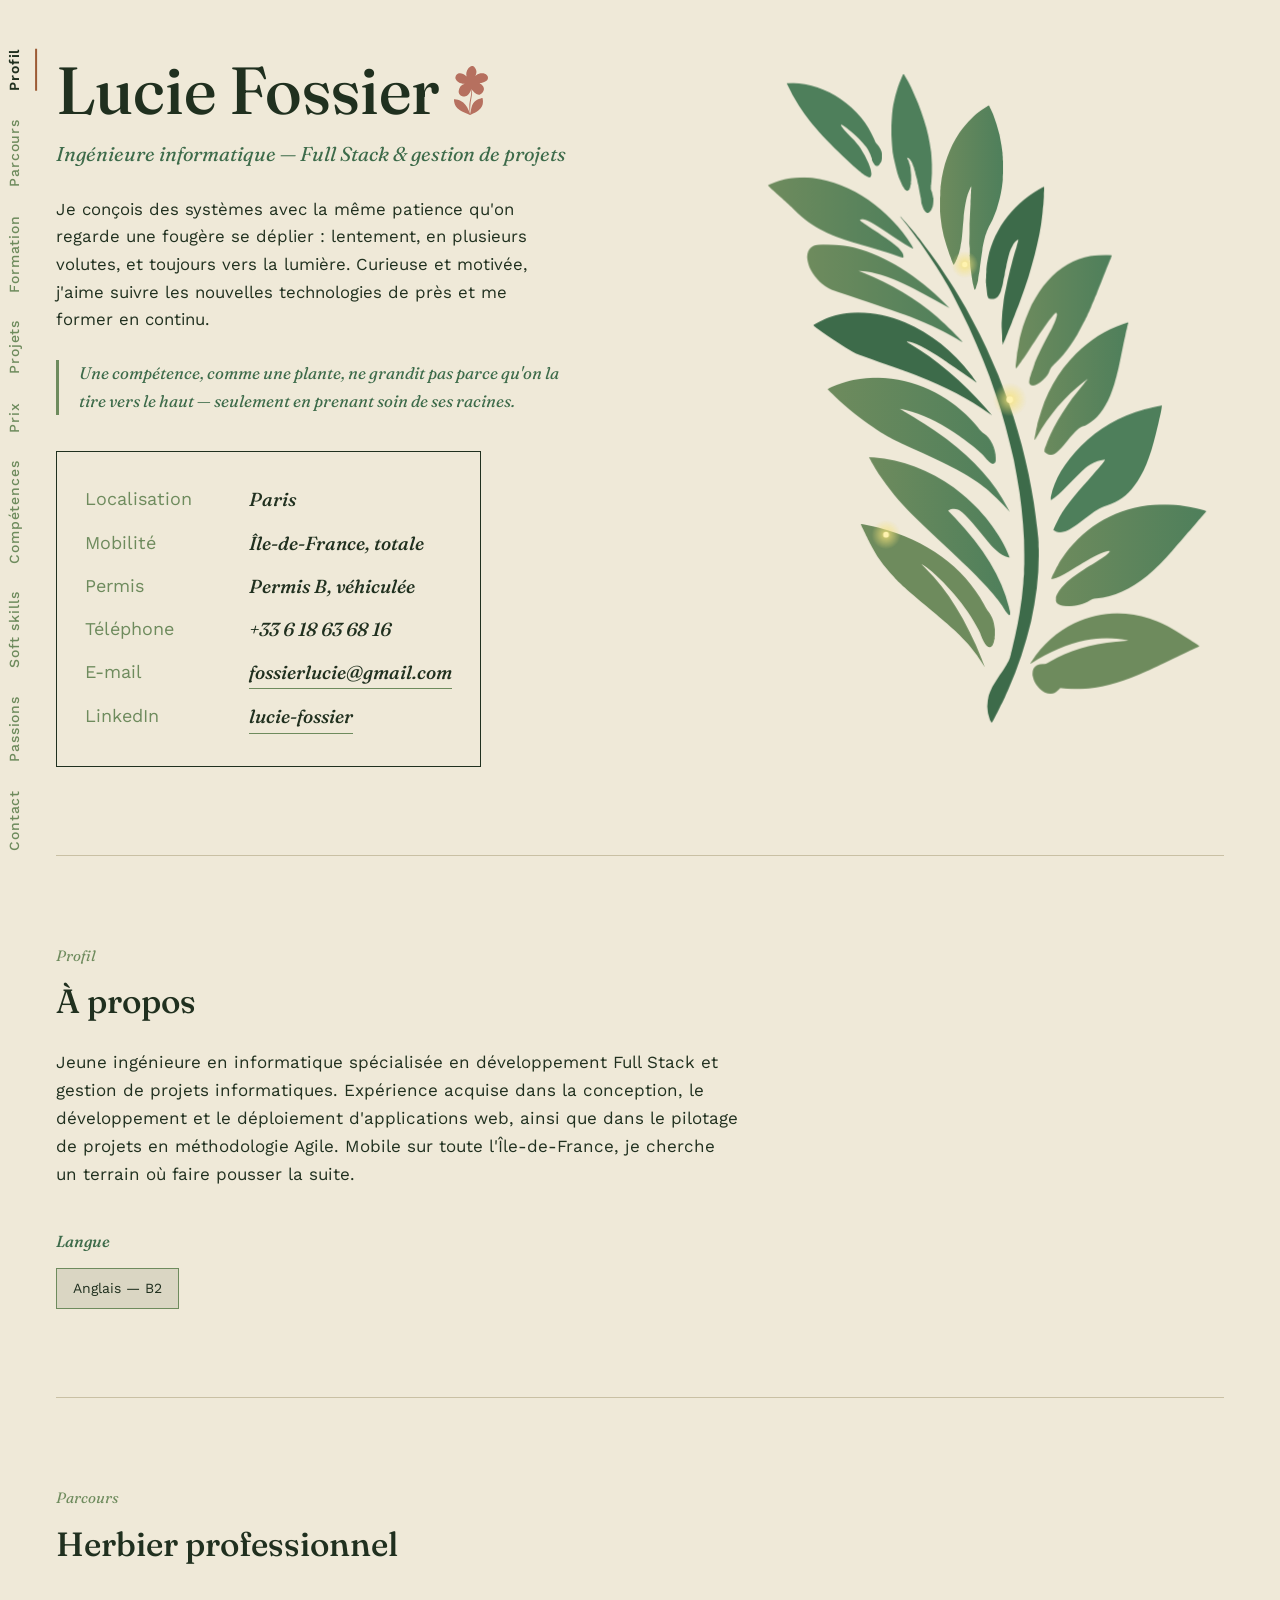
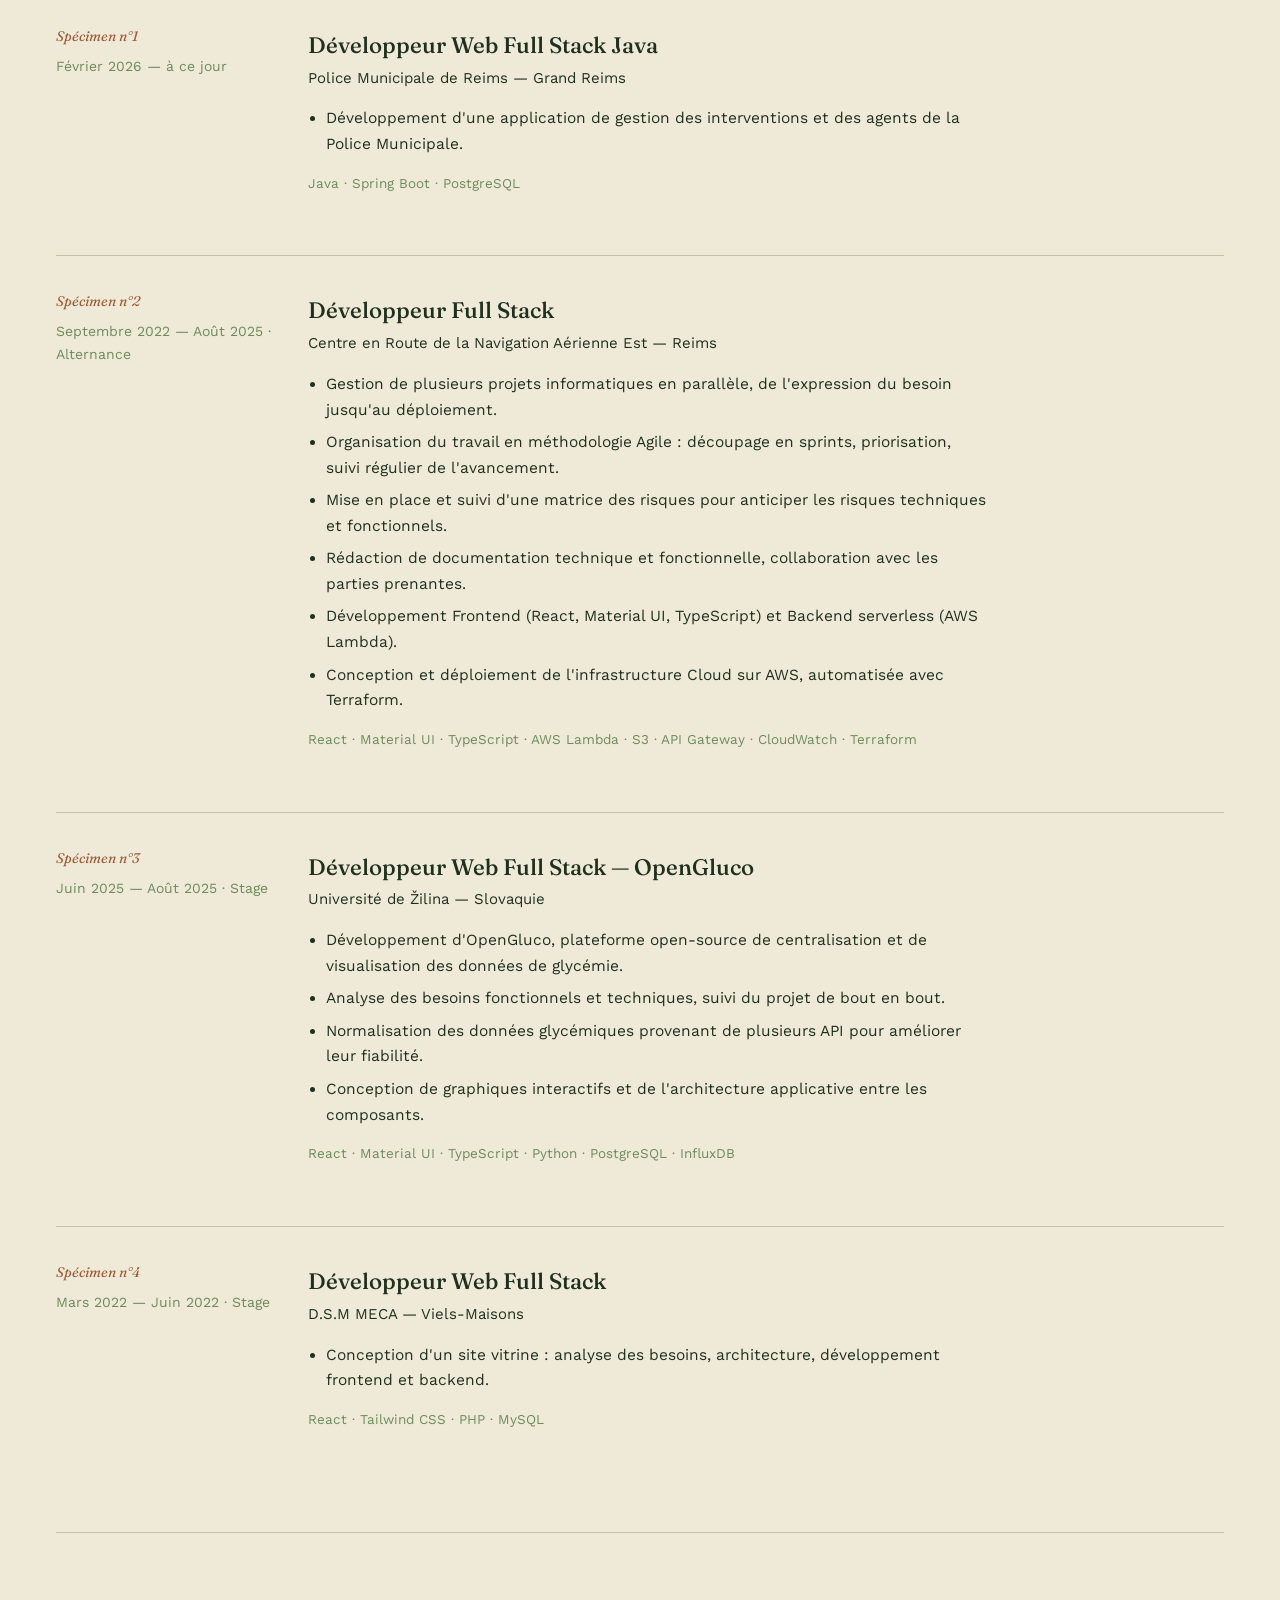
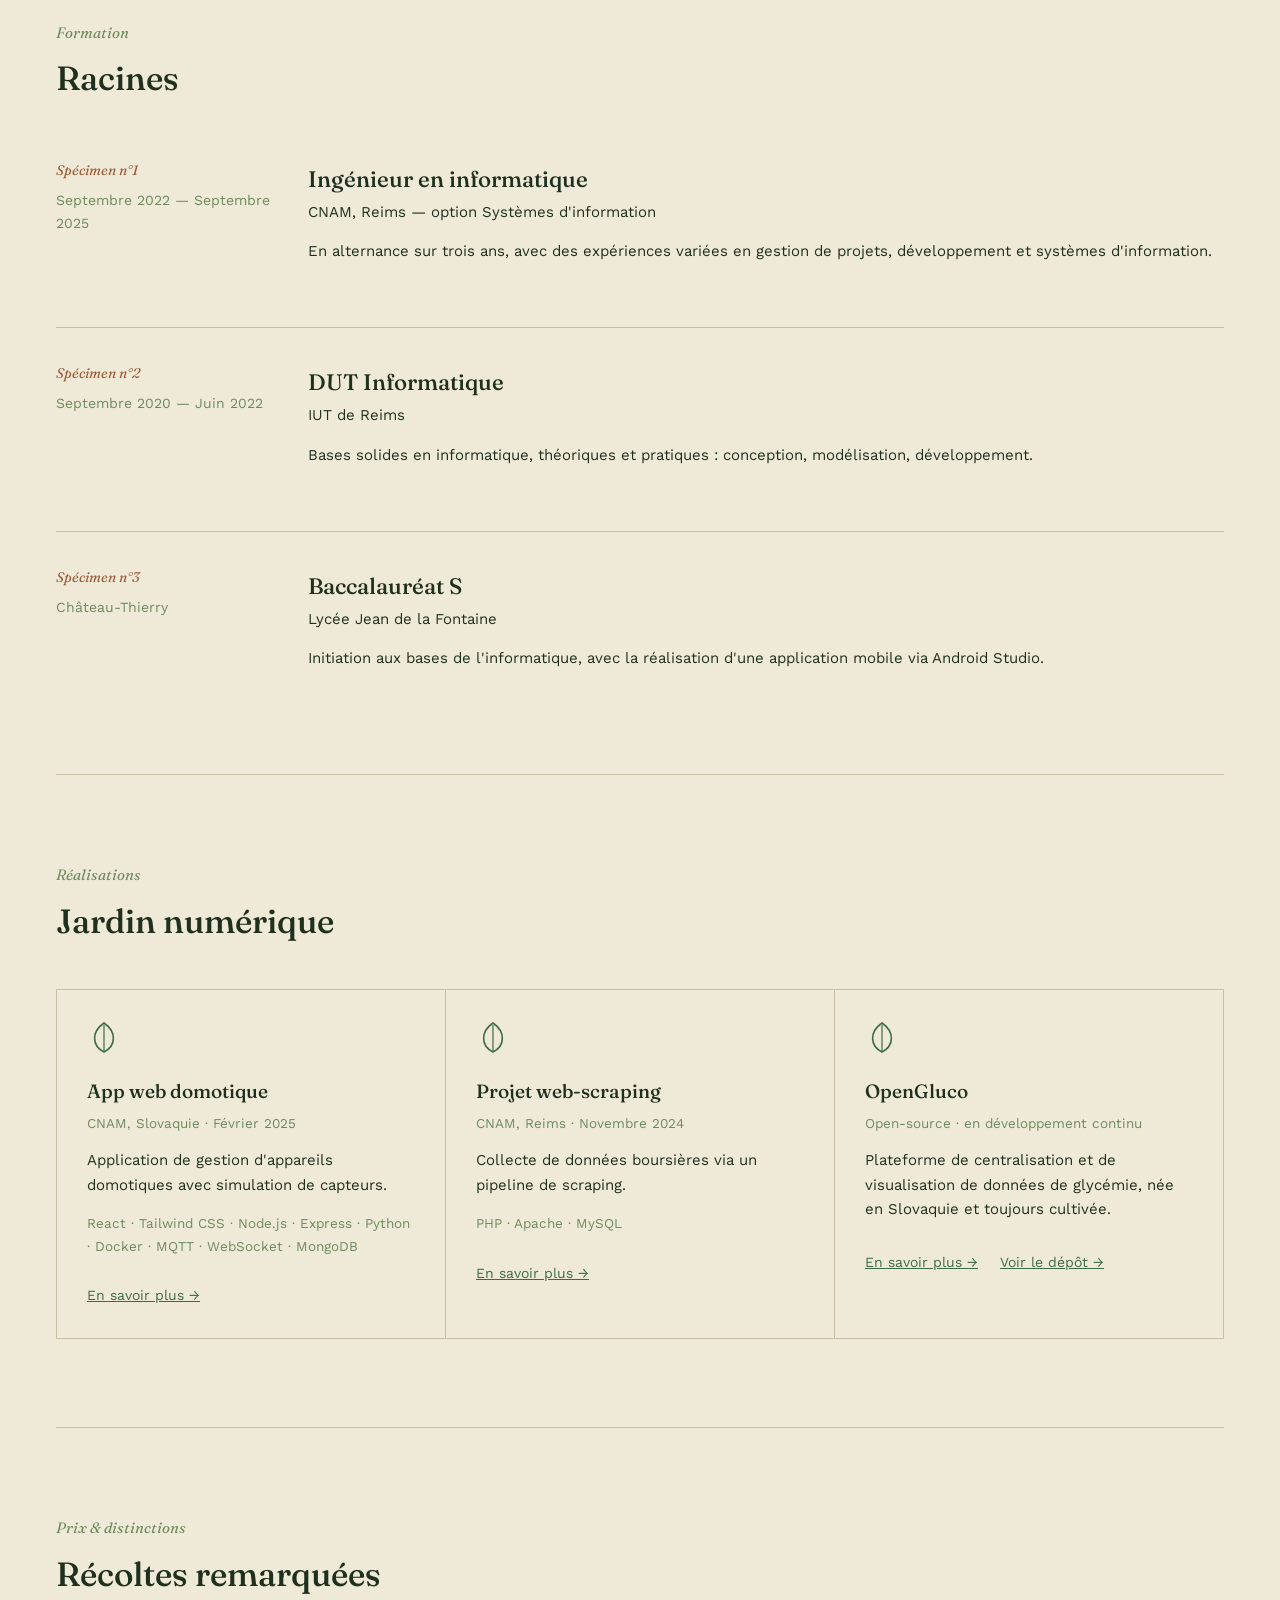
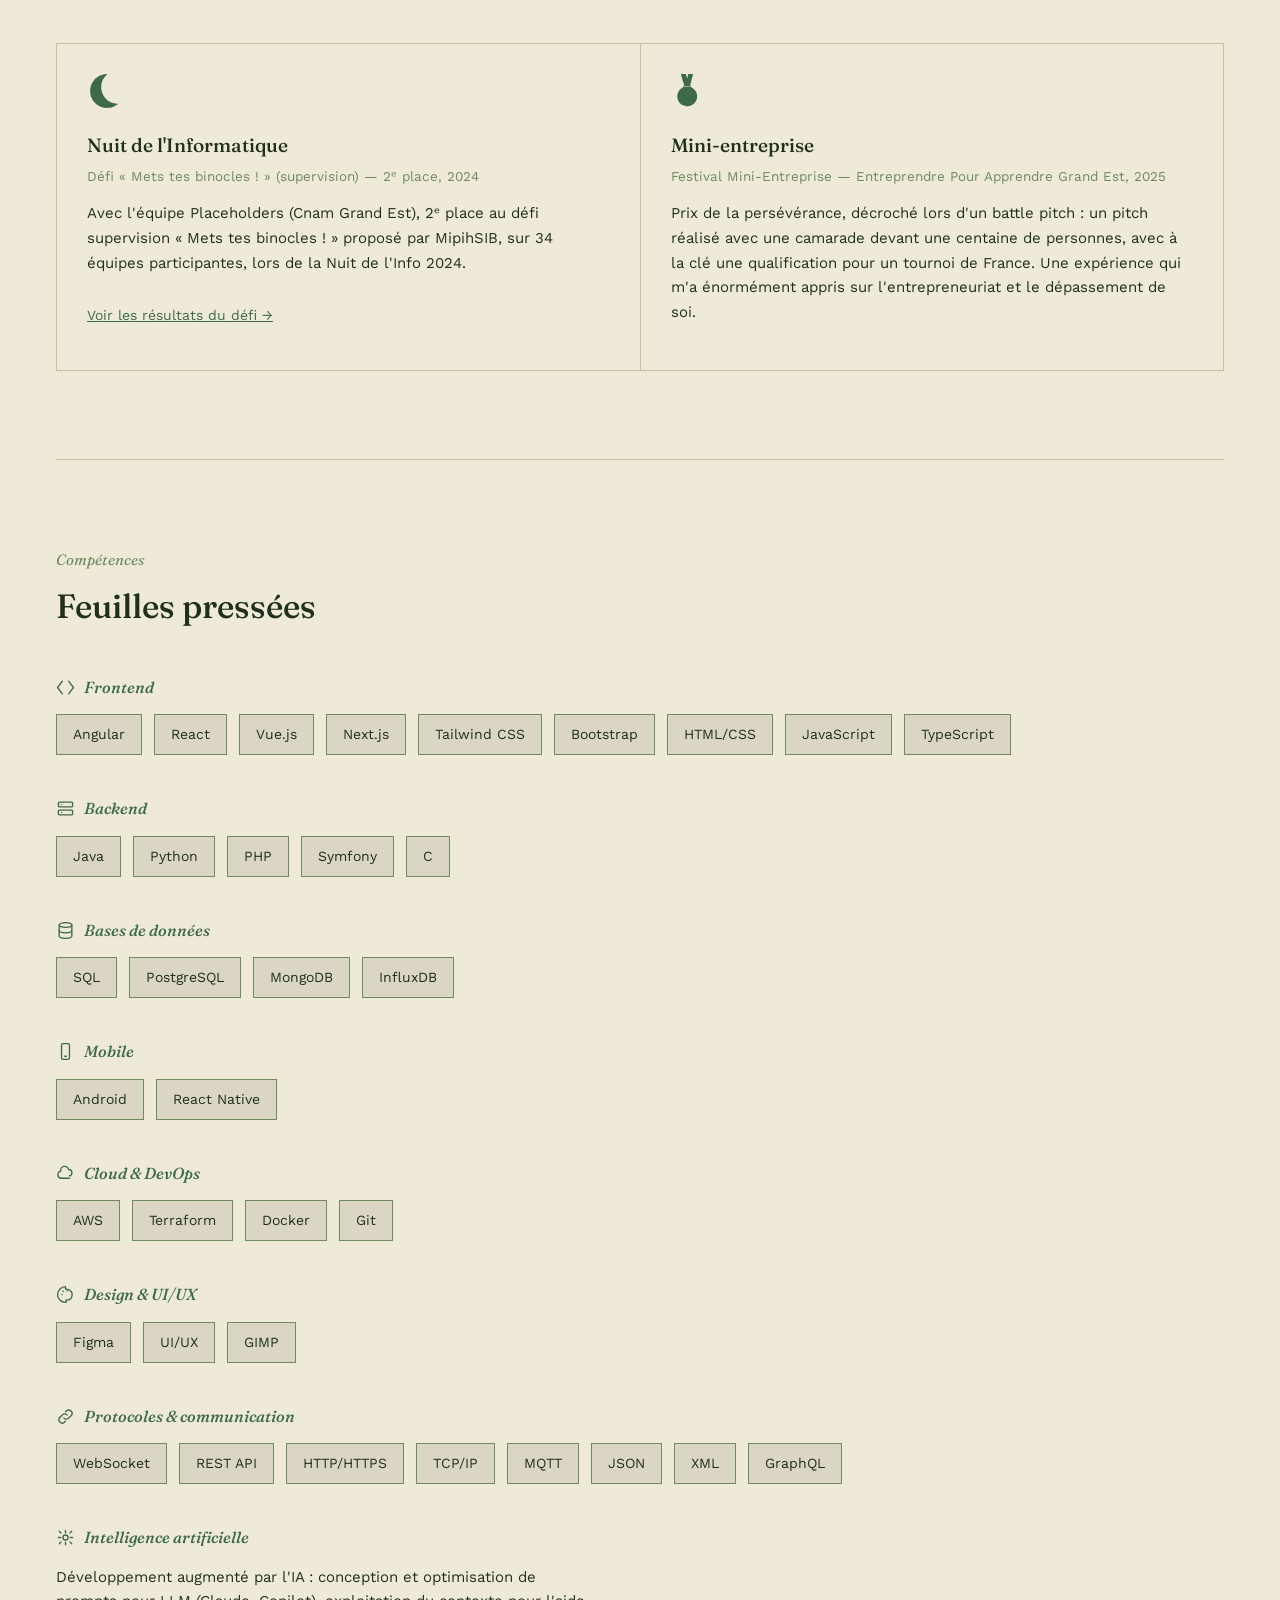
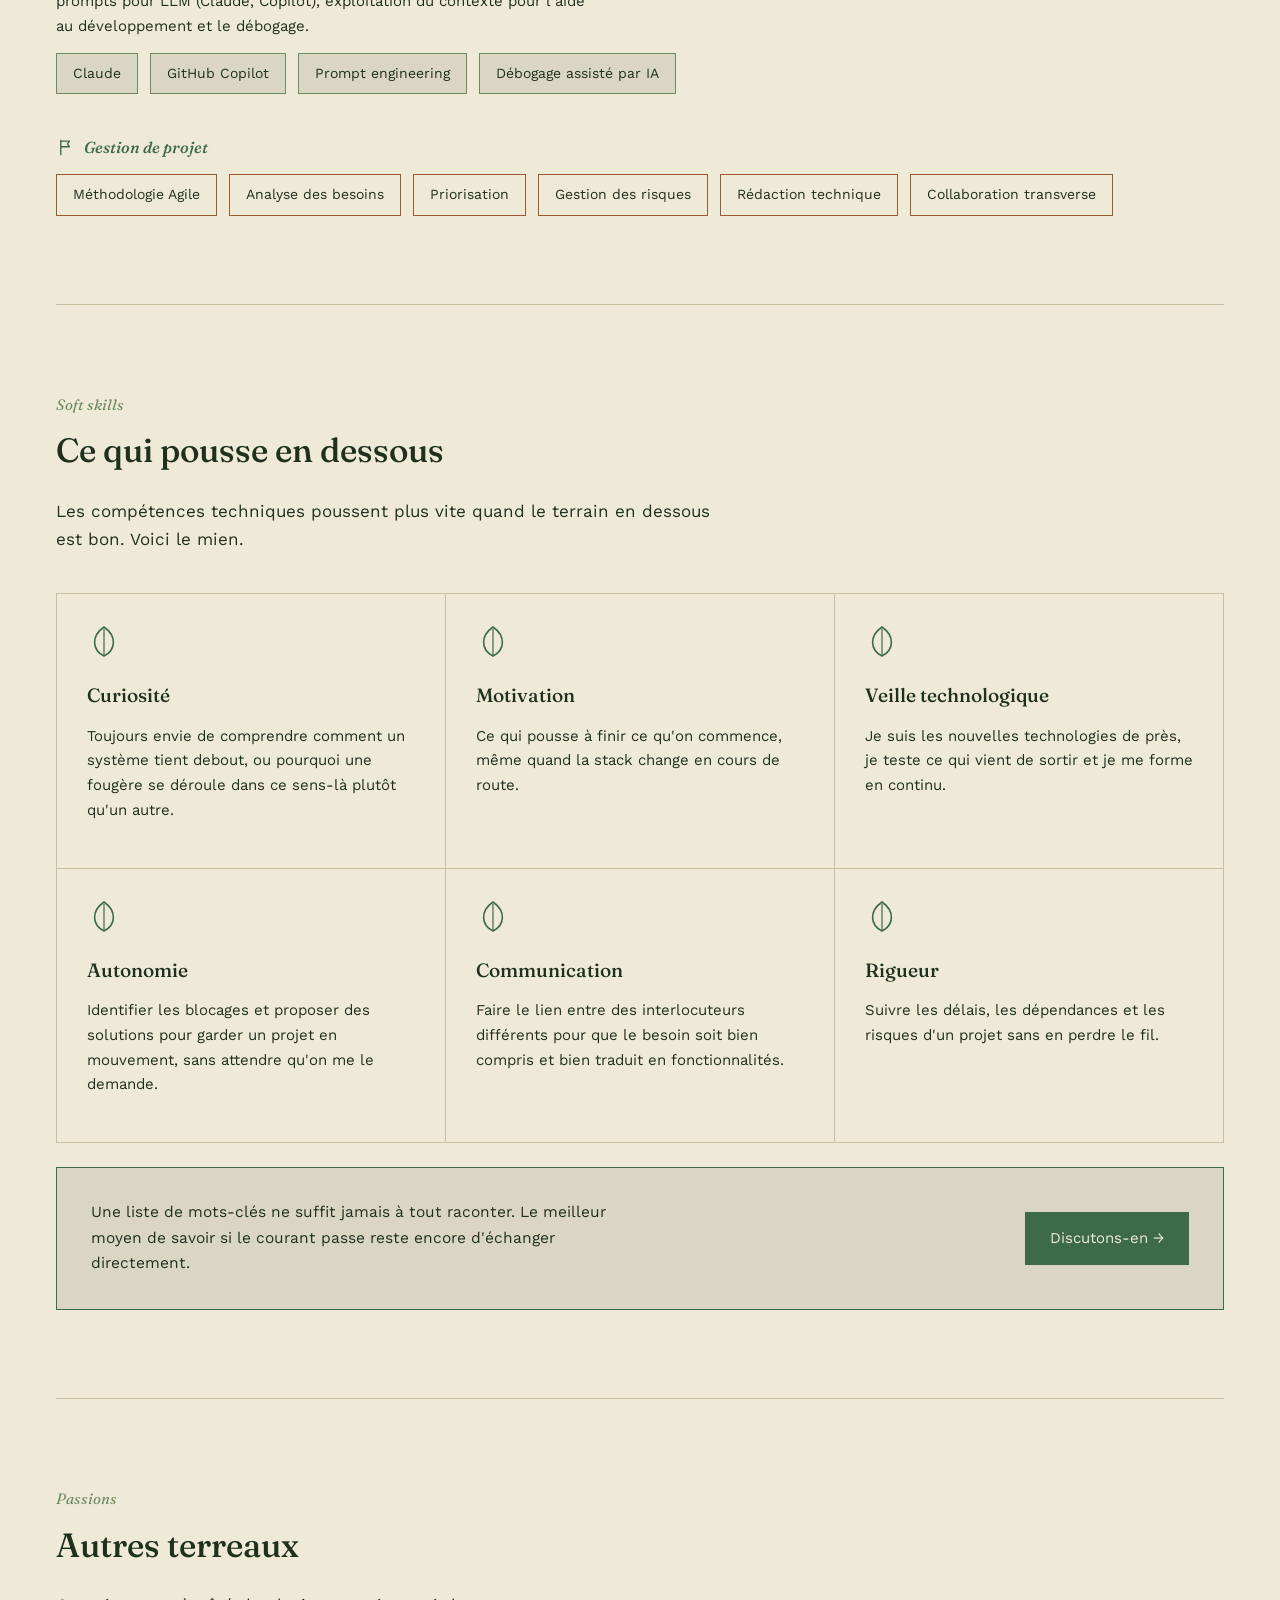
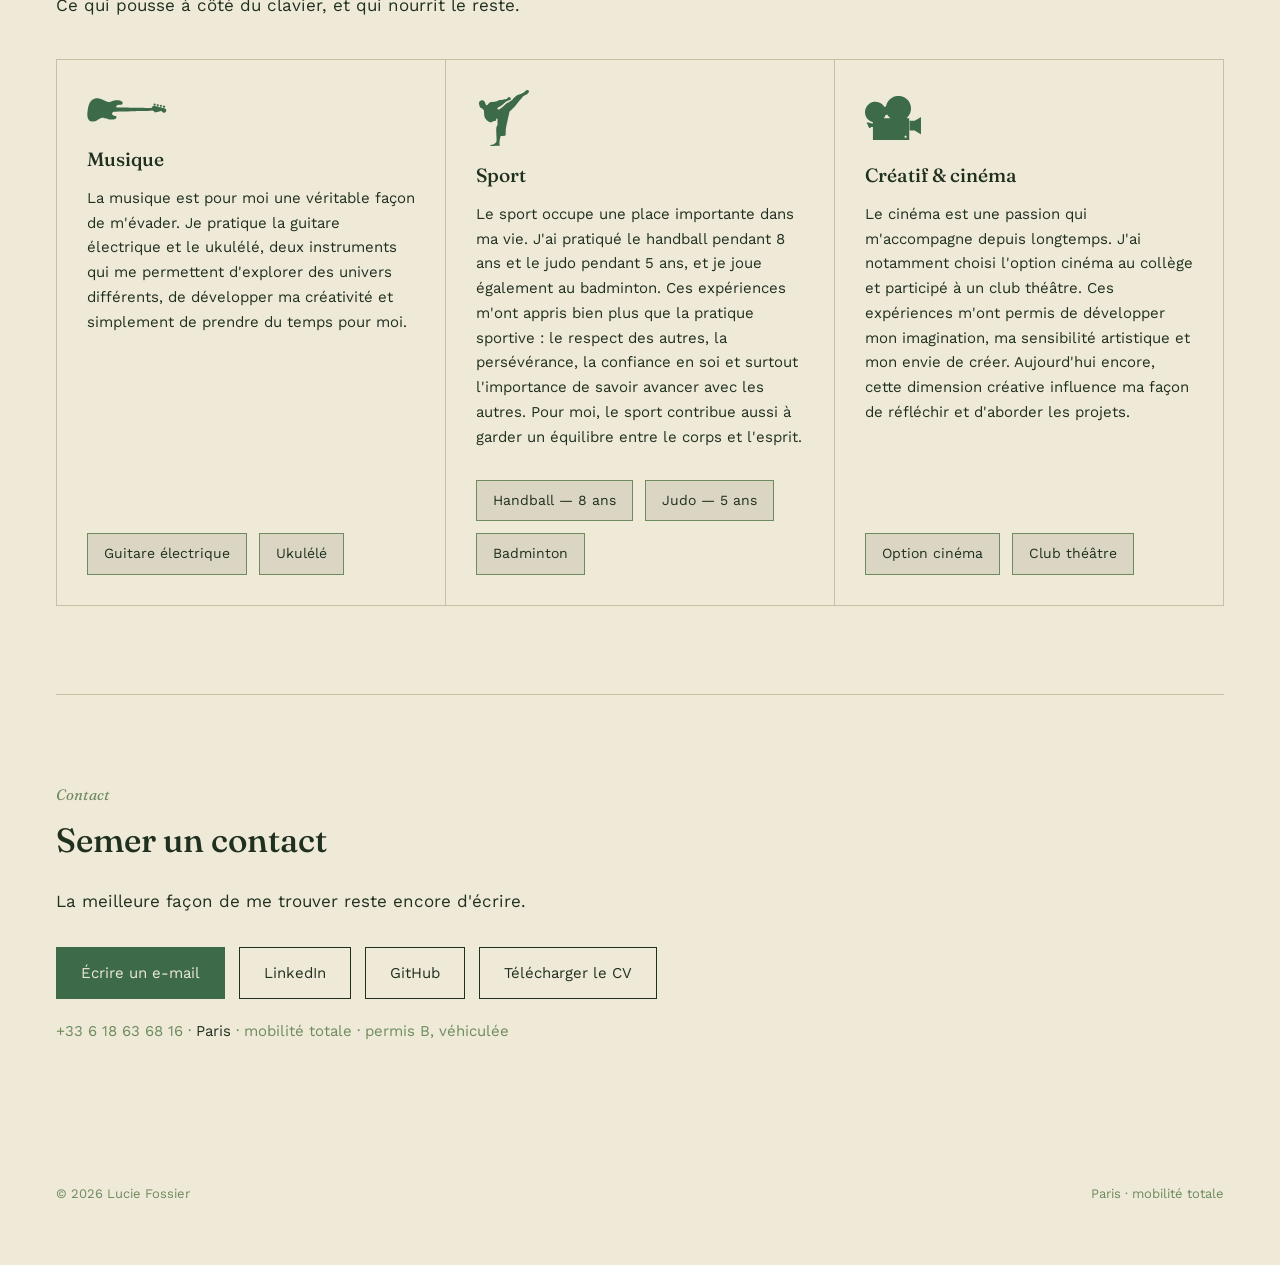
==== commit 0c70a542: "Update index.html" ====
--- a/index.html
+++ b/index.html
@@ -70,19 +70,27 @@
     writing-mode:vertical-rl;
     transform:rotate(180deg);
     display:flex;
+    flex-direction:row-reverse;
     gap:28px;
   }
   nav.index a{
     text-decoration:none;
     color:var(--moss);
-    font-size:13px;
-    letter-spacing:.04em;
-    border-left:1px solid transparent;
-    padding-left:8px;
-    transition:color .2s, border-color .2s;
+    font-size:14px;
+    font-weight:500;
+    letter-spacing:.06em;
+    border-left:2px solid transparent;
+    padding-left:9px;
+    transition:color .25s ease, border-color .25s ease;
+    display:inline-block;
   }
   nav.index a:hover, nav.index a:focus-visible{
     color:var(--ink);
+    border-color:var(--moss);
+  }
+  nav.index a.active{
+    color:var(--ink);
+    font-weight:600;
     border-color:var(--spore);
   }
   @media (max-width:900px){
@@ -167,12 +175,48 @@
     align-items:center;
   }
   @media (max-width:900px){
-    .hero{grid-template-columns:1fr; gap:20px; min-height:auto;}
-    .hero .art{order:-1; max-width:280px; margin:0 auto;}
+    .hero{
+      display:grid;
+      grid-template-columns:1fr 145px;
+      grid-template-areas:
+        "name art"
+        "role art"
+        "tagline tagline"
+        "quote quote"
+        "card card";
+      gap:8px 10px;
+      min-height:auto;
+    }
+    .hero > div:first-child{display:contents;}
+    .hero h1{grid-area:name;}
+    .hero .role{grid-area:role;}
+    .hero .tagline{grid-area:tagline; margin-top:14px;}
+    .hero .pull-quote{grid-area:quote;}
+    .hero .tag-card{grid-area:card;}
+    .hero .art{grid-area:art; max-width:145px; align-self:start; margin:26px 0 0;}
+  }
+  @media (max-width:500px){
+    .hero{grid-template-columns:1fr 115px;}
+    .hero .art{max-width:115px;}
   }
   .hero h1{
     font-size:clamp(2.6rem, 5.2vw, 4.2rem);
     line-height:1.03;
+    display:flex;
+    align-items:center;
+    gap:14px;
+  }
+  .name-flower{
+    flex-shrink:0;
+    transform-origin:50% 100%;
+    animation:flower-sway 3.2s ease-in-out infinite;
+  }
+  @keyframes flower-sway{
+    0%,100%{transform:rotate(-6deg);}
+    50%{transform:rotate(6deg);}
+  }
+  @media (prefers-reduced-motion:reduce){
+    .name-flower{animation:none;}
   }
   .hero .role{
     margin-top:12px;
@@ -199,6 +243,17 @@
   .tag-card .v{font-family:'Fraunces', serif; font-style:italic; font-weight:500; font-size:1.05em;}
   .tag-card a.v{color:var(--ink); text-decoration:none; border-bottom:1px solid var(--moss);}
   .tag-card a.v:hover{color:var(--fern);}
+
+  .pull-quote{
+    margin:26px 0 0;
+    padding-left:20px;
+    border-left:3px solid var(--moss);
+    font-family:'Fraunces', serif;
+    font-style:italic;
+    font-size:1.05rem;
+    color:var(--fern);
+    max-width:46ch;
+  }
   @media (max-width:500px){
     .tag-card{font-size:16px; padding:20px 20px;}
     .tag-card .k{min-width:120px;}
@@ -208,7 +263,7 @@
     .tag-card .k{min-width:0; font-size:.85em;}
   }
 
-  .art svg{width:100%; height:auto; display:block;}
+  .art > svg{width:100%; height:auto; display:block;}
   .stem{
     fill:none; stroke:var(--fern); stroke-width:2.4; stroke-linecap:round;
     stroke-dasharray:1000; stroke-dashoffset:1000;
@@ -216,12 +271,45 @@
   }
   .leaflet{ fill:var(--moss); opacity:0; animation:leafin .5s ease-out forwards; }
   .flower-group{opacity:0; animation:leafin .6s ease-out forwards;}
+  .uploaded-fern{
+    clip-path:inset(100% 0 0 0);
+    animation:fern-reveal 2.8s steps(13, end) forwards;
+  }
+  @keyframes fern-reveal{
+    to{ clip-path:inset(0% 0 0 0); }
+  }
+  .branch-stem{
+    opacity:0;
+    transform-box:fill-box;
+    transform-origin:50% 100%;
+    animation:stem-grow 1s ease-out forwards;
+  }
+  @keyframes stem-grow{
+    0%{opacity:0; transform:scaleY(.1);}
+    30%{opacity:1;}
+    100%{opacity:1; transform:scaleY(1);}
+  }
+  .branch-leaf{
+    opacity:0;
+    transform-box:fill-box;
+    transform-origin:50% 100%;
+    animation:leaf-grow .9s cubic-bezier(.25,.8,.35,1) forwards;
+  }
+  @keyframes leaf-grow{
+    0%{opacity:0; transform:scale(.08);}
+    40%{opacity:1;}
+    100%{opacity:1; transform:scale(1);}
+  }
+  @media (prefers-reduced-motion:reduce){
+    .branch-stem, .branch-leaf{animation:none; opacity:1; transform:none;}
+  }
   @keyframes draw{to{stroke-dashoffset:0;}}
   @keyframes leafin{to{opacity:.85;}}
   @media (prefers-reduced-motion:reduce){
     .stem{animation:none; stroke-dashoffset:0;}
     .leaflet{animation:none; opacity:.85;}
     .flower-group{animation:none; opacity:.85;}
+    .uploaded-fern{animation:none; clip-path:none;}
   }
 
   .firefly-svg{ animation:hover1 6s ease-in-out infinite, glowpulse 1.8s ease-in-out infinite; }
@@ -299,7 +387,8 @@
   .plate .link{display:inline-block; margin-top:14px; font-size:14px;}
 
   .skill-block{margin-top:40px;}
-  .skill-block h4{font-size:1rem; color:var(--fern); font-family:'Fraunces', serif; font-style:italic; margin-bottom:14px;}
+  .skill-block h4{font-size:1rem; color:var(--fern); font-family:'Fraunces', serif; font-style:italic; margin-bottom:14px; display:flex; align-items:center; gap:9px;}
+  .skill-icon{width:19px; height:19px; flex-shrink:0; color:var(--fern);}
   .herbier{display:flex; flex-wrap:wrap; gap:12px;}
   .leaf-tag{
     border:1px solid var(--moss); color:var(--ink); padding:8px 16px;
@@ -316,6 +405,26 @@
   .btn:hover{background:var(--ink); color:var(--paper);}
   .btn.primary{background:var(--fern); border-color:var(--fern); color:var(--paper);}
   .btn.primary:hover{background:var(--ink); border-color:var(--ink);}
+  .passion-domains{
+    margin-top:40px;
+    display:grid;
+    grid-template-columns:repeat(3, 1fr);
+    gap:1px;
+    background:var(--line);
+    border:1px solid var(--line);
+  }
+  @media (max-width:820px){
+    .passion-domains{grid-template-columns:repeat(2, 1fr);}
+  }
+  @media (max-width:560px){
+    .passion-domains{grid-template-columns:1fr;}
+  }
+  .passion-domain{background:var(--paper); padding:30px; display:flex; flex-direction:column;}
+  .passion-domain h3{font-size:1.2rem; margin-top:14px;}
+  .passion-domain p{margin-top:10px; font-size:15px;}
+  .passion-domain .herbier{margin-top:16px; margin-top:auto; padding-top:16px;}
+  .passion-icon{width:56px; height:56px; color:var(--fern);}
+  .passion-icon.guitar-icon{width:80px; height:40px;}
   .contact-info{margin-top:20px; font-size:15px; color:var(--moss);}
   .contact-info span{color:var(--ink);}
 
@@ -342,12 +451,14 @@
 
 <nav class="index" aria-label="Sommaire">
   <ul>
-    <li><a href="#profil">Profil</a></li>
+    <li><a href="#profil" class="active">Profil</a></li>
     <li><a href="#parcours">Parcours</a></li>
     <li><a href="#formation">Formation</a></li>
     <li><a href="#projets">Projets</a></li>
+    <li><a href="#prix">Prix</a></li>
+    <li><a href="#competences">Compétences</a></li>
     <li><a href="#soft-skills">Soft skills</a></li>
-    <li><a href="#competences">Compétences</a></li>
+    <li><a href="#passions">Passions</a></li>
     <li><a href="#contact">Contact</a></li>
   </ul>
 </nav>
@@ -372,9 +483,11 @@
       <li><span class="mnum">02</span><a href="#parcours">Parcours</a></li>
       <li><span class="mnum">03</span><a href="#formation">Formation</a></li>
       <li><span class="mnum">04</span><a href="#projets">Projets</a></li>
-      <li><span class="mnum">05</span><a href="#soft-skills">Soft skills</a></li>
+      <li><span class="mnum">05</span><a href="#prix">Prix</a></li>
       <li><span class="mnum">06</span><a href="#competences">Compétences</a></li>
-      <li><span class="mnum">07</span><a href="#contact">Contact</a></li>
+      <li><span class="mnum">07</span><a href="#soft-skills">Soft skills</a></li>
+      <li><span class="mnum">08</span><a href="#passions">Passions</a></li>
+      <li><span class="mnum">09</span><a href="#contact">Contact</a></li>
     </ul>
   </nav>
 </div>
@@ -383,9 +496,10 @@
 
   <section class="hero" id="haut">
     <div>
-      <h1>Lucie Fossier</h1>
+      <h1>Lucie Fossier <svg class="name-flower" width="34" height="49" viewBox="0 0 887 1280" preserveAspectRatio="xMidYMax meet" aria-hidden="true"><g transform="translate(0.000000,1280.000000) scale(0.100000,-0.100000)" fill="#B6705F"><path d="M4620 12786 c-76 -17 -205 -76 -328 -149 -369 -219 -663 -542 -857 -942 -181 -373 -260 -755 -235 -1135 15 -223 41 -343 102 -478 15 -35 28 -67 28 -70 0 -4 -48 41 -107 99 -271 266 -527 452 -828 599 -425 208 -802 267 -1123 174 -421 -121 -777 -473 -880 -869 -59 -224 -47 -407 39 -624 111 -280 392 -585 769 -834 401 -265 932 -407 1477 -396 89 2 159 1 155 -2 -4 -3 -79 -36 -167 -74 -192 -83 -452 -213 -555 -280 -299 -191 -519 -443 -689 -786 -197 -396 -258 -819 -175 -1204 53 -247 153 -424 342 -607 355 -342 907 -474 1397 -333 165 47 380 166 560 310 456 364 798 908 928 1475 l24 105 6 -85 c15 -198 19 -529 8 -755 -25 -520 -72 -832 -243 -1610 -211 -969 -268 -1420 -268 -2150 0 -399 16 -702 61 -1150 20 -208 72 -625 88 -709 14 -76 -4 -39 -29 59 -37 149 -203 638 -283 835 -485 1199 -1164 2019 -2052 2481 -496 258 -1001 386 -1639 415 l-149 7 6 -219 c4 -121 13 -277 22 -349 113 -943 568 -1645 1436 -2219 389 -256 790 -455 1679 -831 438 -185 648 -279 879 -391 l194 -95 391 197 c1110 559 1475 775 1906 1133 875 726 1196 1651 985 2836 -27 149 -50 253 -57 261 -6 5 -293 -54 -453 -95 -710 -179 -1246 -461 -1642 -862 -246 -249 -420 -513 -566 -854 -169 -394 -257 -754 -397 -1615 -39 -239 -84 -509 -101 -600 -17 -91 -33 -180 -36 -198 -13 -77 -20 -15 -26 240 -24 962 14 1853 114 2678 45 370 103 737 223 1408 171 949 198 1332 130 1827 -17 120 -69 379 -84 421 -14 35 6 22 26 -19 55 -107 265 -409 403 -577 112 -138 342 -368 462 -463 462 -364 923 -494 1309 -367 413 137 764 521 931 1020 66 199 82 300 76 485 -6 165 -18 230 -66 360 -113 302 -365 601 -741 880 -96 71 -265 165 -297 165 -7 0 -13 3 -13 8 0 4 30 9 68 10 123 5 253 33 561 122 606 175 886 302 1157 525 266 219 410 544 390 880 -14 245 -88 410 -268 600 -317 336 -748 505 -1282 505 -292 0 -516 -37 -803 -132 -336 -111 -634 -292 -878 -533 l-101 -100 56 120 c153 322 253 669 267 920 20 379 -137 825 -407 1155 -115 141 -274 288 -392 364 -131 83 -294 114 -438 82z"/></g></svg></h1>
       <p class="role">Ingénieure informatique — Full Stack &amp; gestion de projets</p>
       <p class="tagline">Je conçois des systèmes avec la même patience qu'on regarde une fougère se déplier : lentement, en plusieurs volutes, et toujours vers la lumière. Curieuse et motivée, j'aime suivre les nouvelles technologies de près et me former en continu.</p>
+      <blockquote class="pull-quote">Une compétence, comme une plante, ne grandit pas parce qu'on la tire vers le haut — seulement en prenant soin de ses racines.</blockquote>
       <div class="tag-card">
         <div class="row"><span class="k">Localisation</span><span class="v">Paris</span></div>
         <div class="row"><span class="k">Mobilité</span><span class="v">Île-de-France, totale</span></div>
@@ -407,39 +521,113 @@
             <stop offset="100%" stop-color="#F5E27A" stop-opacity="0"/>
           </radialGradient>
         </defs>
-        <path d="M110.0 600.0 L110.1 591.5 L110.4 583.0 L110.7 574.5 L111.2 566.0 L111.7 557.5 L112.3 549.0 L112.9 540.5 L113.6 532.0 L114.3 523.5 L115.1 515.0 L116.0 506.5 L116.9 498.0 L117.8 489.5 L118.8 481.0 L119.8 472.5 L120.9 464.0 L122.0 455.5 L123.1 447.0 L124.3 438.5 L125.5 430.0 L126.8 421.5 L128.1 413.0 L129.4 404.5 L130.8 396.0 L132.2 387.5 L133.6 379.0 L135.1 370.5 L136.6 362.0 L138.1 353.5 L139.7 345.0 L141.3 336.5 L142.9 328.0 L144.6 319.5 L146.3 311.0 L148.0 302.5 L149.7 294.0 L151.5 285.5 L153.3 277.0 L155.2 268.5 L157.0 260.0 L158.9 251.5 L160.9 243.0 L162.8 234.5 L164.8 226.0 L166.8 217.5 L168.8 209.0 L170.9 200.5 L173.0 192.0 L175.1 183.5 L177.2 175.0 L179.4 166.5 L181.6 158.0 L183.8 149.5 L186.0 141.0 L188.3 132.5 L190.6 124.0 L192.9 115.5 L195.2 107.0 L197.6 98.5 L200.0 90.0 C222.0 76.0 238.0 50.0 216.0 32.0 C198.0 18.0 174.0 28.0 180.0 46.0 C184.0 58.0 198.0 60.0 206.0 52.0" fill="none" stroke="#A8B896" stroke-width="3" opacity=".35" transform="translate(150,18) scale(.55) rotate(6)"/>
-        <path class="stem" d="M110.0 600.0 L110.1 591.5 L110.4 583.0 L110.7 574.5 L111.2 566.0 L111.7 557.5 L112.3 549.0 L112.9 540.5 L113.6 532.0 L114.3 523.5 L115.1 515.0 L116.0 506.5 L116.9 498.0 L117.8 489.5 L118.8 481.0 L119.8 472.5 L120.9 464.0 L122.0 455.5 L123.1 447.0 L124.3 438.5 L125.5 430.0 L126.8 421.5 L128.1 413.0 L129.4 404.5 L130.8 396.0 L132.2 387.5 L133.6 379.0 L135.1 370.5 L136.6 362.0 L138.1 353.5 L139.7 345.0 L141.3 336.5 L142.9 328.0 L144.6 319.5 L146.3 311.0 L148.0 302.5 L149.7 294.0 L151.5 285.5 L153.3 277.0 L155.2 268.5 L157.0 260.0 L158.9 251.5 L160.9 243.0 L162.8 234.5 L164.8 226.0 L166.8 217.5 L168.8 209.0 L170.9 200.5 L173.0 192.0 L175.1 183.5 L177.2 175.0 L179.4 166.5 L181.6 158.0 L183.8 149.5 L186.0 141.0 L188.3 132.5 L190.6 124.0 L192.9 115.5 L195.2 107.0 L197.6 98.5 L200.0 90.0 C222.0 76.0 238.0 50.0 216.0 32.0 C198.0 18.0 174.0 28.0 180.0 46.0 C184.0 58.0 198.0 60.0 206.0 52.0"/>
-        <g class="leaflet" style="animation-delay:0.48s"><path d="M116.9 546.1 Q97.3 445.6 10.9 386.8 Q25.9 490.2 107.6 551.9 Z" fill="url(#leafGrad)"/><path d="M112.3 549.0 L10.9 386.8" stroke="#20301F" stroke-width="0.9" opacity="0.25" fill="none"/></g>
-        <g class="leaflet" style="animation-delay:0.53s"><path d="M116.9 551.9 Q198.6 490.2 213.6 386.8 Q127.3 445.6 107.6 546.1 Z" fill="url(#leafGrad)"/><path d="M112.3 549.0 L213.6 386.8" stroke="#20301F" stroke-width="0.9" opacity="0.25" fill="none"/></g>
-        <g class="leaflet" style="animation-delay:0.81s"><path d="M127.1 449.2 Q110.2 368.1 40.1 320.3 Q52.2 404.3 117.8 455.0 Z" fill="url(#leafGrad)"/><path d="M122.4 452.1 L40.1 320.3" stroke="#20301F" stroke-width="0.9" opacity="0.25" fill="none"/></g>
-        <g class="leaflet" style="animation-delay:0.86s"><path d="M127.1 455.0 Q192.6 404.3 204.8 320.3 Q134.6 368.1 117.8 449.2 Z" fill="url(#leafGrad)"/><path d="M122.4 452.1 L204.8 320.3" stroke="#20301F" stroke-width="0.9" opacity="0.25" fill="none"/></g>
-        <g class="leaflet" style="animation-delay:1.14s"><path d="M142.5 352.3 Q128.4 290.5 74.4 253.8 Q83.8 318.4 133.1 358.1 Z" fill="url(#leafGrad)"/><path d="M137.8 355.2 L74.4 253.8" stroke="#20301F" stroke-width="0.9" opacity="0.25" fill="none"/></g>
-        <g class="leaflet" style="animation-delay:1.19s"><path d="M142.5 358.1 Q191.8 318.4 201.2 253.8 Q147.2 290.5 133.1 352.3 Z" fill="url(#leafGrad)"/><path d="M137.8 355.2 L201.2 253.8" stroke="#20301F" stroke-width="0.9" opacity="0.25" fill="none"/></g>
-        <g class="leaflet" style="animation-delay:1.47s"><path d="M162.1 255.4 Q150.9 213.0 113.0 187.2 Q119.6 232.5 152.8 261.2 Z" fill="url(#leafGrad)"/><path d="M157.4 258.3 L113.0 187.2" stroke="#20301F" stroke-width="0.9" opacity="0.25" fill="none"/></g>
-        <g class="leaflet" style="animation-delay:1.52s"><path d="M162.1 261.2 Q195.3 232.5 201.8 187.2 Q164.0 213.0 152.8 255.4 Z" fill="url(#leafGrad)"/><path d="M157.4 258.3 L201.8 187.2" stroke="#20301F" stroke-width="0.9" opacity="0.25" fill="none"/></g>
-        <g class="leaflet" style="animation-delay:1.80s"><path d="M185.4 158.5 Q176.9 135.5 155.3 120.7 Q159.0 146.6 176.0 164.3 Z" fill="url(#leafGrad)"/><path d="M180.7 161.4 L155.3 120.7" stroke="#20301F" stroke-width="0.9" opacity="0.25" fill="none"/></g>
-        <g class="leaflet" style="animation-delay:1.85s"><path d="M185.4 164.3 Q202.4 146.6 206.1 120.7 Q184.5 135.5 176.0 158.5 Z" fill="url(#leafGrad)"/><path d="M180.7 161.4 L206.1 120.7" stroke="#20301F" stroke-width="0.9" opacity="0.25" fill="none"/></g>
-        <g class="flower-group" style="animation-delay:1.9s"><path d="M46.0 559.0 C42.0 574.0 48.0 583.4 46.0 600.0" fill="none" stroke="#6E8B5D" stroke-width="1.6"/>
-        <ellipse cx="47.3" cy="543.1" rx="4.2" ry="6.5" fill="#B6705F" transform="rotate(8 47.3 543.1)"/>
-        <ellipse cx="54.9" cy="550.5" rx="4.2" ry="6.5" fill="#B6705F" transform="rotate(80 54.9 550.5)"/>
-        <ellipse cx="49.4" cy="559.5" rx="4.2" ry="6.5" fill="#B6705F" transform="rotate(152 49.4 559.5)"/>
-        <ellipse cx="41.4" cy="558.4" rx="4.2" ry="6.5" fill="#B6705F" transform="rotate(224 41.4 558.4)"/>
-        <ellipse cx="38.8" cy="549.2" rx="4.2" ry="6.5" fill="#B6705F" transform="rotate(296 38.8 549.2)"/>
-        <circle cx="46.0" cy="552.0" r="3.2" fill="#E8B84B"/></g>
-        <g class="flower-group" style="animation-delay:2.05s"><path d="M238.0 565.9 C234.0 578.7 240.0 588.2 238.0 601.9" fill="none" stroke="#6E8B5D" stroke-width="1.4"/>
-        <ellipse cx="239.0" cy="551.6" rx="3.6" ry="5.5" fill="#C98B7A" transform="rotate(-15 239.0 551.6)"/>
-        <ellipse cx="245.5" cy="557.8" rx="3.6" ry="5.5" fill="#C98B7A" transform="rotate(57 245.5 557.8)"/>
-        <ellipse cx="241.7" cy="566.0" rx="3.6" ry="5.5" fill="#C98B7A" transform="rotate(129 241.7 566.0)"/>
-        <ellipse cx="234.3" cy="566.0" rx="3.6" ry="5.5" fill="#C98B7A" transform="rotate(201 234.3 566.0)"/>
-        <ellipse cx="230.5" cy="557.8" rx="3.6" ry="5.5" fill="#C98B7A" transform="rotate(273 230.5 557.8)"/>
-        <circle cx="238.0" cy="560.0" r="2.7" fill="#E8B84B"/></g>
-        <g class="flower-group" style="animation-delay:2.2s"><path d="M160.0 572.9 C156.0 583.7 162.0 591.3 160.0 604.0" fill="none" stroke="#6E8B5D" stroke-width="1.1"/>
-        <ellipse cx="163.7" cy="561.0" rx="2.9" ry="4.6" fill="#B6705F" transform="rotate(30 163.7 561.0)"/>
-        <ellipse cx="169.6" cy="565.9" rx="2.9" ry="4.6" fill="#B6705F" transform="rotate(102 169.6 565.9)"/>
-        <ellipse cx="165.7" cy="573.0" rx="2.9" ry="4.6" fill="#B6705F" transform="rotate(174 165.7 573.0)"/>
-        <ellipse cx="157.6" cy="571.4" rx="2.9" ry="4.6" fill="#B6705F" transform="rotate(246 157.6 571.4)"/>
-        <ellipse cx="155.9" cy="563.6" rx="2.9" ry="4.6" fill="#B6705F" transform="rotate(318 155.9 563.6)"/>
-        <circle cx="160.0" cy="568.0" r="2.2" fill="#E8B84B"/></g>
+        <svg class="uploaded-branch" x="15" y="10" width="390" height="578" viewBox="208 -208 864 1280" preserveAspectRatio="xMidYMid meet">
+          <g transform="rotate(-90 640 432) translate(0.000000,864.000000) scale(0.100000,-0.100000)">
+          <path class="branch-stem" d="M9889 5964 c-390 -318 -1000 -724 -1438 -958 -1752 -938 -3680 -1451
+-5306 -1413 -539 13 -969 75 -1683 241 -222 52 -230 55 -506 239 -198 131
+-296 184 -401 217 -87 27 -227 36 -323 21 -79 -12 -213 -60 -216 -76 -1 -13
+428 -229 631 -318 921 -403 1817 -608 2663 -610 232 -1 384 11 755 58 1511
+192 3023 720 4375 1529 337 201 771 500 1075 740 201 158 489 404 474 406 -3
+0 -48 -34 -100 -76z" fill="#3D6B4A"/>
+          <path class="branch-leaf" style="animation-delay:0.50s" d="M10524 8568 c-39 -40 -123 -134 -187 -208 -63 -74 -163 -182 -222
+-240 -184 -181 -312 -357 -424 -584 -111 -226 -174 -406 -315 -903 -47 -166
+-111 -373 -142 -460 -76 -214 -74 -203 -32 -203 37 0 89 29 147 83 86 81 226
+275 475 660 43 67 82 117 89 114 6 -2 13 -22 15 -45 5 -68 -64 -197 -269 -502
+-186 -277 -291 -446 -304 -488 -6 -20 1 -18 67 22 322 196 661 520 890 851
+228 328 384 725 429 1088 18 152 7 416 -24 547 -26 109 -70 238 -103 303 l-19
+37 -71 -72z" fill="url(#leafGrad)"/>
+          <path class="branch-leaf" style="animation-delay:0.66s" d="M12460 8197 c-417 -211 -759 -481 -1214 -955 -336 -351 -459 -496
+-484 -571 -15 -42 -15 -37 4 -55 52 -52 323 46 563 204 61 40 136 103 213 181
+153 153 248 226 248 190 0 -16 -74 -119 -150 -206 -98 -114 -232 -240 -323
+-303 -62 -43 -175 -92 -212 -92 -6 0 -34 -11 -61 -25 -90 -45 -91 -100 -1
+-147 33 -18 59 -22 127 -23 73 0 93 4 142 28 31 15 69 42 85 60 18 20 58 45
+108 65 300 125 583 359 786 652 203 291 324 660 317 958 l-3 112 -145 -73z" fill="#4E7F5B"/>
+          <path class="branch-leaf" style="animation-delay:0.82s" d="M9085 7854 c-141 -35 -316 -149 -426 -279 -69 -81 -116 -166 -145
+-265 -44 -148 -443 -1309 -506 -1475 -146 -380 -317 -729 -497 -1015 -46 -74
+329 298 493 488 354 411 667 933 868 1447 l39 100 -5 -81 c-3 -45 -15 -128
+-27 -185 -65 -315 -200 -625 -539 -1234 l-161 -290 86 85 c549 541 956 1196
+1100 1770 41 166 57 295 62 516 6 235 -3 294 -53 354 -59 69 -171 94 -289 64z" fill="url(#leafGrad)"/>
+          <path class="branch-leaf" style="animation-delay:0.98s" d="M7713 7578 c-204 -293 -364 -542 -422 -657 -12 -24 -73 -190 -136
+-369 -166 -479 -219 -625 -305 -848 -227 -583 -454 -1016 -750 -1429 -36 -50
+-39 -56 -14 -34 16 14 67 58 114 99 528 461 990 1005 1269 1495 45 79 51 86
+51 59 0 -112 -125 -361 -354 -704 -73 -110 -408 -594 -450 -650 -16 -22 31 10
+160 106 444 332 819 805 1020 1291 132 317 194 609 194 913 0 234 -27 398 -96
+592 -28 79 -130 282 -149 298 -9 7 -44 -36 -132 -162z" fill="#3D6B4A"/>
+          <path class="branch-leaf" style="animation-delay:1.14s" d="M6447 7328 c-256 -273 -437 -498 -614 -763 -197 -296 -250 -397 -508
+-975 -274 -610 -461 -944 -699 -1245 -77 -98 -311 -339 -411 -424 l-50 -43 90
+47 c496 259 925 640 1340 1190 133 176 346 499 484 733 63 106 116 191 117
+189 2 -2 -10 -55 -25 -118 -80 -313 -221 -616 -439 -944 -167 -251 -387 -526
+-476 -594 -73 -56 -134 -123 -142 -156 -5 -20 -1 -32 15 -48 19 -19 32 -22 99
+-21 182 2 405 108 483 232 15 24 70 79 123 122 191 159 329 304 474 501 420
+569 590 1289 457 1941 -37 184 -155 508 -184 508 -5 0 -65 -60 -134 -132z" fill="url(#leafGrad)"/>
+          <path class="branch-leaf" style="animation-delay:1.30s" d="M3815 6760 c-55 -27 -170 -83 -255 -124 -245 -118 -451 -265 -678
+-480 -155 -149 -282 -291 -609 -683 -329 -395 -497 -581 -658 -726 -130 -118
+-314 -257 -425 -323 -44 -26 -79 -48 -77 -50 1 -2 68 23 147 55 784 315 1370
+677 1798 1110 45 46 82 80 82 77 0 -16 -89 -136 -170 -230 -146 -169 -378
+-385 -605 -561 -208 -162 -510 -344 -640 -385 -22 -7 -70 -28 -108 -48 -105
+-54 -143 -115 -98 -156 36 -33 123 -58 221 -63 187 -11 366 40 470 132 14 12
+77 50 140 84 732 400 1264 1130 1505 2066 21 81 75 334 75 351 0 9 -18 1 -115
+-46z" fill="#6E8B5D"/>
+          <path class="branch-leaf" style="animation-delay:1.46s" d="M5120 6584 c-268 -152 -559 -367 -815 -601 -184 -169 -468 -462 -832
+-858 -563 -612 -945 -971 -1203 -1128 -87 -53 -144 -103 -135 -117 10 -16 52
+-12 160 14 580 142 1172 500 1752 1060 l142 137 18 -28 c27 -40 24 -126 -6
+-188 -36 -73 -205 -237 -416 -402 -222 -173 -302 -244 -383 -336 -64 -73 -117
+-166 -128 -225 l-7 -32 84 35 c477 204 960 601 1294 1064 340 472 558 1045
+593 1564 4 59 5 107 2 107 -3 0 -57 -30 -120 -66z" fill="url(#leafGrad)"/>
+          <path class="branch-leaf" style="animation-delay:1.62s" d="M11360 6195 c-291 -35 -596 -116 -760 -201 -76 -39 -93 -52 -108 -81
+-10 -17 -8 -25 6 -42 62 -74 460 -65 613 15 25 12 29 13 29 0 0 -19 -55 -65
+-106 -87 -101 -45 -531 -147 -739 -175 -128 -17 -245 -79 -245 -129 0 -32 63
+-82 125 -100 81 -24 208 -16 290 17 58 23 63 23 155 11 139 -19 468 -18 625 1
+419 53 864 191 1278 397 133 67 267 141 267 149 0 3 -44 25 -97 47 -222 94
+-426 147 -688 178 -147 18 -498 18 -645 0z" fill="#4E7F5B"/>
+          <path class="branch-leaf" style="animation-delay:1.78s" d="M9970 5239 c-252 -27 -507 -88 -740 -177 -176 -66 -200 -76 -200 -82
+0 -9 101 -58 166 -81 140 -48 271 -69 629 -99 289 -25 419 -43 530 -75 81 -24
+229 -84 222 -91 -2 -2 -158 6 -348 17 -414 26 -970 31 -1159 11 -183 -19 -389
+-53 -504 -83 -48 -13 -39 -21 54 -48 75 -22 178 -40 488 -81 410 -56 521 -84
+715 -184 253 -129 523 -209 832 -245 129 -16 469 -13 610 4 292 34 583 113
+830 225 38 17 71 33 73 34 6 6 -70 127 -128 205 -91 120 -270 286 -412 381
+-293 196 -630 315 -1028 365 -134 16 -496 19 -630 4z" fill="url(#leafGrad)"/>
+          <path class="branch-leaf" style="animation-delay:1.94s" d="M8640 4345 c-8 -2 -68 -9 -133 -15 -135 -14 -147 -22 -149 -103 -1
+-85 51 -137 186 -182 67 -23 153 -41 501 -107 231 -43 409 -119 464 -197 12
+-17 19 -31 14 -31 -4 0 -114 29 -243 65 -768 214 -1211 283 -1651 255 -90 -6
+-164 -12 -166 -14 -5 -5 644 -264 842 -336 679 -250 1193 -382 1720 -444 139
+-17 534 -41 541 -33 3 2 -19 45 -48 96 -325 560 -854 934 -1454 1026 -93 15
+-391 29 -424 20z" fill="#3D6B4A"/>
+          <path class="branch-leaf" style="animation-delay:2.10s" d="M7042 3712 c102 -76 180 -129 423 -287 353 -227 620 -425 620 -457 0
+-46 -152 3 -375 119 -369 193 -552 281 -636 307 -49 16 -131 44 -183 63 -122
+44 -194 49 -223 13 -37 -46 -2 -143 90 -242 69 -74 122 -111 195 -136 48 -16
+69 -32 148 -116 195 -206 441 -377 804 -558 196 -98 312 -149 770 -333 209
+-84 415 -168 458 -185 43 -18 80 -30 83 -28 13 14 5 319 -11 413 -112 649
+-681 1156 -1546 1376 -183 46 -537 99 -664 99 -9 0 12 -21 47 -48z" fill="url(#leafGrad)"/>
+          <path class="branch-leaf" style="animation-delay:2.26s" d="M1185 3454 c221 -335 389 -731 454 -1067 51 -266 52 -560 2 -812 -8
+-40 -8 -40 -14 25 -3 36 -11 124 -18 195 -42 482 -178 935 -381 1273 -53 87
+-56 96 -57 159 0 91 -30 149 -91 181 -101 53 -273 0 -393 -119 -70 -71 -101
+-134 -101 -209 0 -64 17 -100 72 -156 l40 -40 -8 -74 c-12 -103 -12 -386 0
+-495 40 -354 146 -707 343 -1140 30 -66 137 -293 239 -505 102 -212 198 -414
+213 -450 15 -36 30 -69 35 -73 7 -8 39 40 242 363 167 264 231 393 303 613
+164 497 132 1013 -91 1482 -158 334 -427 636 -748 839 -60 38 -60 38 -41 10z" fill="#6E8B5D"/>
+          <path class="branch-leaf" style="animation-delay:2.42s" d="M5660 3336 c410 -231 784 -552 1068 -918 29 -37 52 -70 52 -73 0 -3
+-43 32 -96 77 -367 316 -765 567 -1126 712 -75 30 -152 58 -172 61 -32 6 -37
+4 -65 -36 -24 -32 -31 -53 -31 -87 0 -83 50 -143 280 -332 202 -166 271 -243
+287 -322 10 -49 116 -199 190 -268 168 -157 411 -274 758 -365 72 -19 288 -66
+480 -106 193 -39 409 -86 480 -104 72 -18 131 -32 133 -30 1 1 -13 47 -33 103
+-122 353 -307 647 -578 921 -356 360 -804 613 -1324 747 -132 33 -337 74 -377
+74 -12 0 21 -23 74 -54z" fill="url(#leafGrad)"/>
+          <path class="branch-leaf" style="animation-delay:2.58s" d="M4400 3070 c0 -27 126 -176 244 -290 246 -235 361 -353 404 -412 50
+-68 106 -176 121 -234 18 -68 29 -134 22 -134 -16 0 -215 168 -491 416 -343
+307 -563 463 -800 564 l-91 39 -19 -31 c-29 -48 -34 -99 -15 -170 23 -91 78
+-181 242 -395 185 -241 223 -303 271 -444 88 -255 192 -403 392 -553 229 -173
+549 -305 1015 -421 306 -76 565 -133 565 -124 0 27 -46 236 -75 343 -135 492
+-372 904 -720 1251 -318 318 -674 530 -987 588 -43 8 -78 11 -78 7z" fill="#4E7F5B"/>
+          <path class="branch-leaf" style="animation-delay:2.74s" d="M2847 3028 c13 -71 63 -180 146 -315 48 -79 125 -206 172 -283 128
+-210 208 -379 230 -487 8 -42 -4 -42 -45 -2 -39 39 -73 89 -247 366 -219 345
+-330 483 -474 586 -83 59 -126 77 -183 77 -94 0 -136 -77 -136 -249 0 -155 43
+-317 110 -419 32 -49 38 -67 43 -134 27 -326 181 -673 444 -994 174 -212 367
+-394 853 -806 140 -119 290 -248 333 -287 42 -39 81 -71 85 -71 20 0 90 309
+116 508 21 160 21 481 1 639 -90 711 -469 1319 -1060 1703 -100 65 -358 200
+-382 200 -9 0 -11 -10 -6 -32z" fill="url(#leafGrad)"/>
+          </g>
+        </svg>
 
         <g class="firefly-svg f1" transform="translate(230,300)">
           <circle r="15" fill="url(#fireflyGlow)"/>
@@ -591,6 +779,7 @@
         <p class="meta">CNAM, Slovaquie · Février 2025</p>
         <p>Application de gestion d'appareils domotiques avec simulation de capteurs.</p>
         <p class="stack">React · Tailwind CSS · Node.js · Express · Python · Docker · MQTT · WebSocket · MongoDB</p>
+        <a class="link" href="projets/domotique.html">En savoir plus →</a>
       </div>
       <div class="plate">
         <svg class="leaf-mark" viewBox="0 0 34 34" aria-hidden="true"><path d="M17 32 C 5 26 4 12 17 3 C 30 12 29 26 17 32 Z" fill="none" stroke="#3D6B4A" stroke-width="1.6"/><path d="M17 32 L17 5" stroke="#3D6B4A" stroke-width="1.2"/></svg>
@@ -598,13 +787,35 @@
         <p class="meta">CNAM, Reims · Novembre 2024</p>
         <p>Collecte de données boursières via un pipeline de scraping.</p>
         <p class="stack">PHP · Apache · MySQL</p>
+        <a class="link" href="projets/scraping.html">En savoir plus →</a>
       </div>
       <div class="plate">
         <svg class="leaf-mark" viewBox="0 0 34 34" aria-hidden="true"><path d="M17 32 C 5 26 4 12 17 3 C 30 12 29 26 17 32 Z" fill="none" stroke="#3D6B4A" stroke-width="1.6"/><path d="M17 32 L17 5" stroke="#3D6B4A" stroke-width="1.2"/></svg>
         <h3>OpenGluco</h3>
         <p class="meta">Open-source · en développement continu</p>
         <p>Plateforme de centralisation et de visualisation de données de glycémie, née en Slovaquie et toujours cultivée.</p>
-        <a class="link" href="#">Voir le dépôt →</a>
+        <a class="link" href="projets/opengluco.html">En savoir plus →</a>
+        <a class="link" href="#" style="margin-left:16px;">Voir le dépôt →</a>
+      </div>
+    </div>
+  </section>
+
+  <section id="prix">
+    <span class="eyebrow">Prix &amp; distinctions</span>
+    <h2 class="title">Récoltes remarquées</h2>
+    <div class="plates">
+      <div class="plate">
+        <svg class="leaf-mark" viewBox="0 0 1049 1280" aria-hidden="true"><g transform="translate(0,1280) scale(0.1,-0.1)" fill="#3D6B4A"><path d="M6015 12789 c-740 -46 -1469 -219 -2145 -509 -284 -121 -817 -407 -985 -528 -22 -15 -108 -77 -191 -136 -179 -126 -366 -275 -521 -412 -163 -144 -375 -344 -398 -375 -11 -15 -63 -74 -115 -131 -1223 -1342 -1815 -3153 -1624 -4968 153 -1459 796 -2809 1835 -3849 665 -665 1429 -1156 2315 -1486 406 -151 865 -268 1304 -330 341 -48 510 -59 900 -59 374 -1 519 8 810 45 85 11 182 23 215 25 33 3 121 19 195 35 707 160 1097 293 1625 554 386 191 672 366 1000 612 261 196 285 223 237 271 -17 17 -43 20 -233 25 -1742 51 -3386 839 -4545 2177 -1184 1368 -1717 3206 -1453 5010 218 1494 969 2854 2124 3849 116 100 115 98 115 132 0 52 -22 59 -186 58 -82 -1 -207 -6 -279 -10z"/></g></svg>
+        <h3>Nuit de l'Informatique</h3>
+        <p class="meta">Défi « Mets tes binocles ! » (supervision) — 2ᵉ place, 2024</p>
+        <p>Avec l'équipe Placeholders (Cnam Grand Est), 2ᵉ place au défi supervision « Mets tes binocles ! » proposé par MipihSIB, sur 34 équipes participantes, lors de la Nuit de l'Info 2024.</p>
+        <a class="link" href="https://www.nuitdelinfo.com/nuitinfo/defis2024:archives#defi458" target="_blank" rel="noopener">Voir les résultats du défi →</a>
+      </div>
+      <div class="plate">
+        <svg class="leaf-mark" viewBox="0 0 1280 1280" aria-hidden="true"><g transform="translate(0,1280) scale(0.1,-0.1)" fill="#3D6B4A"><path d="M3686 12773 c31 -127 790 -2630 958 -3161 135 -425 285 -843 346 -963 23 -43 24 -49 11 -49 -22 0 -124 -70 -154 -106 -60 -70 -81 -142 -121 -399 -30 -193 -88 -265 -314 -385 -470 -252 -813 -517 -1114 -859 -1081 -1230 -1241 -2984 -402 -4391 377 -632 968 -1164 1634 -1471 408 -188 814 -296 1265 -339 159 -15 497 -12 676 5 1005 96 1924 591 2554 1377 433 539 695 1162 792 1878 26 193 26 707 0 900 -115 846 -464 1569 -1041 2159 -304 310 -583 516 -991 731 -288 152 -326 200 -371 467 -13 81 -29 165 -35 188 -24 89 -97 193 -149 215 -17 7 -30 16 -30 19 0 4 21 63 46 132 92 251 194 615 434 1556 178 695 630 2499 630 2513 0 7 -300 10 -902 10 l-903 0 -209 -833 c-115 -457 -212 -835 -215 -839 -4 -4 -119 370 -255 832 l-249 840 -949 0 -948 0 6 -27z m1464 -4438 c12 -19 30 -40 40 -45 22 -12 1031 -14 1525 -3 l317 6 30 25 c28 24 29 24 43 6 52 -68 9 -234 -70 -274 -51 -25 -158 -24 -335 4 -246 37 -366 47 -612 46 -276 0 -446 -15 -697 -61 -227 -41 -314 -17 -356 100 -18 52 -19 127 -2 158 12 22 74 73 88 73 4 0 17 -16 29 -35z"/></g></svg>
+        <h3>Mini-entreprise</h3>
+        <p class="meta">Festival Mini-Entreprise — Entreprendre Pour Apprendre Grand Est, 2025</p>
+        <p>Prix de la persévérance, décroché lors d'un battle pitch : un pitch réalisé avec une camarade devant une centaine de personnes, avec à la clé une qualification pour un tournoi de France. Une expérience qui m'a énormément appris sur l'entrepreneuriat et le dépassement de soi.</p>
       </div>
     </div>
   </section>
@@ -614,7 +825,7 @@
     <h2 class="title">Feuilles pressées</h2>
 
     <div class="skill-block">
-      <h4>Frontend</h4>
+      <h4><svg class="skill-icon" viewBox="0 0 24 24" fill="none" stroke="currentColor" stroke-width="1.7" stroke-linecap="round" stroke-linejoin="round"><polyline points="8 4 2 12 8 20"/><polyline points="16 4 22 12 16 20"/></svg>Frontend</h4>
       <div class="herbier">
         <span class="leaf-tag">Angular</span><span class="leaf-tag">React</span><span class="leaf-tag">Vue.js</span>
         <span class="leaf-tag">Next.js</span><span class="leaf-tag">Tailwind CSS</span><span class="leaf-tag">Bootstrap</span>
@@ -622,45 +833,53 @@
       </div>
     </div>
     <div class="skill-block">
-      <h4>Backend</h4>
+      <h4><svg class="skill-icon" viewBox="0 0 24 24" fill="none" stroke="currentColor" stroke-width="1.7" stroke-linecap="round" stroke-linejoin="round"><rect x="3" y="4" width="18" height="6" rx="1.5"/><rect x="3" y="14" width="18" height="6" rx="1.5"/><circle cx="7" cy="7" r="0.8" fill="currentColor" stroke="none"/><circle cx="7" cy="17" r="0.8" fill="currentColor" stroke="none"/></svg>Backend</h4>
       <div class="herbier">
         <span class="leaf-tag">Java</span><span class="leaf-tag">Python</span><span class="leaf-tag">PHP</span>
         <span class="leaf-tag">Symfony</span><span class="leaf-tag">C</span>
       </div>
     </div>
     <div class="skill-block">
-      <h4>Bases de données</h4>
+      <h4><svg class="skill-icon" viewBox="0 0 24 24" fill="none" stroke="currentColor" stroke-width="1.7" stroke-linecap="round" stroke-linejoin="round"><ellipse cx="12" cy="5" rx="8" ry="3"/><path d="M4 5v14c0 1.7 3.6 3 8 3s8-1.3 8-3V5"/><path d="M4 12c0 1.7 3.6 3 8 3s8-1.3 8-3"/></svg>Bases de données</h4>
       <div class="herbier">
         <span class="leaf-tag">SQL</span><span class="leaf-tag">PostgreSQL</span><span class="leaf-tag">MongoDB</span><span class="leaf-tag">InfluxDB</span>
       </div>
     </div>
     <div class="skill-block">
-      <h4>Mobile</h4>
+      <h4><svg class="skill-icon" viewBox="0 0 24 24" fill="none" stroke="currentColor" stroke-width="1.7" stroke-linecap="round" stroke-linejoin="round"><rect x="7" y="2" width="10" height="20" rx="2"/><line x1="11" y1="18" x2="13" y2="18"/></svg>Mobile</h4>
       <div class="herbier">
         <span class="leaf-tag">Android</span><span class="leaf-tag">React Native</span>
       </div>
     </div>
     <div class="skill-block">
-      <h4>Cloud &amp; DevOps</h4>
+      <h4><svg class="skill-icon" viewBox="0 0 24 24" fill="none" stroke="currentColor" stroke-width="1.7" stroke-linecap="round" stroke-linejoin="round"><path d="M7 18a4.5 4.5 0 0 1-1-8.9A5 5 0 0 1 16 7a4 4 0 0 1 1 7.9"/><path d="M7 18h10"/></svg>Cloud &amp; DevOps</h4>
       <div class="herbier">
         <span class="leaf-tag">AWS</span><span class="leaf-tag">Terraform</span><span class="leaf-tag">Docker</span><span class="leaf-tag">Git</span>
       </div>
     </div>
     <div class="skill-block">
-      <h4>Design &amp; UI/UX</h4>
+      <h4><svg class="skill-icon" viewBox="0 0 24 24" fill="none" stroke="currentColor" stroke-width="1.7" stroke-linecap="round" stroke-linejoin="round"><path d="M12 2a10 10 0 1 0 0 20c1.1 0 1.5-.9.9-1.7-.5-.6-.2-1.5.6-1.6h1.8A4.7 4.7 0 0 0 20 14c1.5-4.2-1.8-9-8-9Z"/><circle cx="7.5" cy="12" r="1" fill="currentColor" stroke="none"/><circle cx="9" cy="8" r="1" fill="currentColor" stroke="none"/><circle cx="14" cy="7.5" r="1" fill="currentColor" stroke="none"/></svg>Design &amp; UI/UX</h4>
       <div class="herbier">
         <span class="leaf-tag">Figma</span><span class="leaf-tag">UI/UX</span><span class="leaf-tag">GIMP</span>
       </div>
     </div>
     <div class="skill-block">
-      <h4>Protocoles &amp; communication</h4>
+      <h4><svg class="skill-icon" viewBox="0 0 24 24" fill="none" stroke="currentColor" stroke-width="1.7" stroke-linecap="round" stroke-linejoin="round"><path d="M10 14a4 4 0 0 0 6 0l3-3a4 4 0 0 0-6-6l-1 1"/><path d="M14 10a4 4 0 0 0-6 0l-3 3a4 4 0 0 0 6 6l1-1"/></svg>Protocoles &amp; communication</h4>
       <div class="herbier">
         <span class="leaf-tag">WebSocket</span><span class="leaf-tag">REST API</span><span class="leaf-tag">HTTP/HTTPS</span>
         <span class="leaf-tag">TCP/IP</span><span class="leaf-tag">MQTT</span><span class="leaf-tag">JSON</span><span class="leaf-tag">XML</span><span class="leaf-tag">GraphQL</span>
       </div>
     </div>
     <div class="skill-block">
-      <h4>Gestion de projet</h4>
+      <h4><svg class="skill-icon" viewBox="0 0 24 24" fill="none" stroke="currentColor" stroke-width="1.7" stroke-linecap="round" stroke-linejoin="round"><path d="M12 3v3M12 18v3M4.2 4.2l2.1 2.1M17.7 17.7l2.1 2.1M3 12h3M18 12h3M4.2 19.8l2.1-2.1M17.7 6.3l2.1-2.1"/><circle cx="12" cy="12" r="3.2"/></svg>Intelligence artificielle</h4>
+      <p style="margin:0 0 14px; font-size:15px; max-width:60ch;">Développement augmenté par l'IA : conception et optimisation de prompts pour LLM (Claude, Copilot), exploitation du contexte pour l'aide au développement et le débogage.</p>
+      <div class="herbier">
+        <span class="leaf-tag">Claude</span><span class="leaf-tag">GitHub Copilot</span>
+        <span class="leaf-tag">Prompt engineering</span><span class="leaf-tag">Débogage assisté par IA</span>
+      </div>
+    </div>
+    <div class="skill-block">
+      <h4><svg class="skill-icon" viewBox="0 0 24 24" fill="none" stroke="currentColor" stroke-width="1.7" stroke-linecap="round" stroke-linejoin="round"><path d="M6 3v18"/><path d="M6 4h11l-2.5 3.5L17 11H6"/></svg>Gestion de projet</h4>
       <div class="herbier">
         <span class="leaf-tag soft">Méthodologie Agile</span>
         <span class="leaf-tag soft">Analyse des besoins</span>
@@ -709,8 +928,47 @@
       </div>
     </div>
     <div class="callout">
-      <p>Il y a toujours plus à découvrir qu'une liste de mots-clés — la meilleure façon de savoir si le courant passe reste encore d'échanger directement.</p>
+      <p>Une liste de mots-clés ne suffit jamais à tout raconter. Le meilleur moyen de savoir si le courant passe reste encore d'échanger directement.</p>
       <a class="btn primary" href="#contact">Discutons-en →</a>
+    </div>
+  </section>
+
+  <section id="passions">
+    <span class="eyebrow">Passions</span>
+    <h2 class="title">Autres terreaux</h2>
+    <p class="lede">Ce qui pousse à côté du clavier, et qui nourrit le reste.</p>
+
+    <div class="passion-domains">
+      <div class="passion-domain">
+        <svg class="passion-icon guitar-icon" viewBox="0 0 1280 640" aria-hidden="true"><g transform="translate(0,640) scale(0.1,-0.1)" fill="currentColor"><path d="M1429 5061 c-342 -74 -590 -205 -783 -413 -99 -106 -162 -202 -246 -373 -116 -236 -191 -495 -254 -875 -89 -541 -113 -891 -81 -1190 52 -493 265 -761 660 -835 73 -14 130 -16 300 -12 296 6 346 23 670 224 354 220 546 319 686 354 151 39 256 21 694 -114 258 -80 327 -99 480 -134 110 -25 138 -27 335 -27 185 0 229 3 315 22 248 54 405 133 485 244 25 34 30 51 30 97 -1 84 -34 147 -104 195 -33 22 -49 26 -115 26 -150 0 -276 49 -383 148 -184 171 -151 375 81 495 l66 34 455 12 c250 6 610 16 800 21 457 13 1306 35 2230 60 212 6 547 15 745 20 198 5 542 14 765 20 887 24 1008 28 1031 40 15 9 55 11 123 8 112 -6 179 -26 246 -76 43 -31 123 -126 153 -182 l18 -33 87 7 c123 10 256 38 476 103 267 78 413 113 469 113 43 0 52 -4 75 -32 78 -96 174 -180 239 -211 59 -27 79 -32 148 -32 71 0 88 4 147 33 79 38 149 111 187 192 34 73 41 191 15 258 -37 99 -165 194 -298 222 -81 17 -84 21 -59 74 23 47 48 65 121 87 54 16 82 50 82 99 0 40 -28 85 -58 94 -10 4 -24 21 -30 40 -7 19 -19 40 -28 47 -23 19 -71 13 -119 -15 -24 -14 -53 -26 -65 -26 -12 0 -35 -13 -51 -29 -43 -43 -40 -89 9 -144 61 -67 72 -88 72 -138 0 -25 -2 -48 -4 -50 -5 -5 -426 97 -433 105 -10 10 23 79 46 97 13 11 48 26 76 35 69 19 90 44 90 101 0 41 -4 49 -42 82 -24 20 -43 41 -43 47 0 6 -9 23 -21 38 -27 34 -70 34 -124 1 -22 -13 -51 -25 -64 -25 -26 0 -91 -60 -91 -83 0 -32 22 -72 64 -117 44 -47 65 -106 52 -148 -6 -17 -19 -15 -219 30 -116 27 -218 51 -225 53 -10 4 -8 14 8 44 24 48 49 67 117 87 60 17 72 29 80 78 7 46 -13 93 -48 111 -15 8 -31 25 -34 37 -11 36 -46 68 -74 68 -14 0 -42 -10 -61 -21 -19 -12 -56 -28 -82 -35 -53 -16 -78 -44 -78 -87 0 -37 14 -61 67 -121 38 -43 43 -53 43 -97 0 -27 -2 -49 -5 -49 -8 0 -417 90 -432 95 -10 3 -10 11 -2 32 17 46 48 71 116 94 57 19 67 26 80 57 21 51 4 106 -43 134 -19 11 -34 27 -34 36 -1 36 -54 76 -87 66 -10 -3 -40 -16 -68 -29 -27 -13 -67 -30 -88 -39 -73 -31 -72 -94 3 -180 45 -52 57 -79 58 -134 1 -21 -2 -23 -26 -17 -163 41 -208 21 -261 -120 -36 -93 -73 -150 -125 -190 l-35 -27 -193 1 c-106 1 -456 6 -778 11 -322 5 -880 14 -1240 20 -360 6 -916 15 -1235 20 -319 5 -924 15 -1345 21 l-765 11 -27 26 c-65 60 -73 140 -23 225 23 40 39 53 108 87 115 56 212 78 426 95 261 21 334 39 399 99 39 35 74 115 80 181 12 152 -87 248 -368 358 -171 67 -385 89 -650 68 -231 -20 -353 -48 -790 -181 -213 -65 -310 -83 -440 -82 -152 1 -220 22 -501 157 -503 242 -787 354 -1049 414 -132 30 -371 36 -481 12z"/></g></svg>
+        <h3>Musique</h3>
+        <p>La musique est pour moi une véritable façon de m'évader. Je pratique la guitare électrique et le ukulélé, deux instruments qui me permettent d'explorer des univers différents, de développer ma créativité et simplement de prendre du temps pour moi.</p>
+        <div class="herbier">
+          <span class="leaf-tag">Guitare électrique</span>
+          <span class="leaf-tag">Ukulélé</span>
+        </div>
+      </div>
+
+      <div class="passion-domain">
+        <svg class="passion-icon" viewBox="0 0 1146 1280" aria-hidden="true"><g transform="translate(0,1280) scale(0.1,-0.1)" fill="currentColor"><path d="M11050 12794 c-196 -38 -421 -174 -625 -379 -143 -144 -194 -187 -305 -262 -265 -180 -561 -299 -1110 -449 -151 -41 -279 -79 -285 -83 -601 -468 -870 -719 -990 -926 -80 -138 -198 -234 -507 -410 -76 -43 -176 -108 -223 -144 -143 -110 -174 -130 -325 -202 -80 -39 -179 -87 -220 -107 -169 -82 -253 -150 -383 -310 -143 -174 -357 -360 -747 -647 -248 -183 -415 -315 -515 -404 -128 -116 -206 -152 -328 -153 -93 0 -145 17 -193 66 -46 46 -64 94 -64 171 1 106 68 183 239 276 171 91 233 129 429 260 478 320 840 604 1215 953 148 138 148 138 285 201 75 34 298 126 494 205 l358 142 15 51 c70 232 -31 433 -254 508 -98 34 -199 32 -271 -3 -80 -39 -117 -74 -241 -221 -114 -137 -175 -190 -238 -207 -21 -5 -109 -9 -197 -7 -155 2 -161 1 -224 -26 -271 -118 -464 -155 -983 -188 l-188 -11 -97 -56 c-270 -156 -645 -277 -1062 -346 -237 -39 -324 -46 -563 -46 -261 0 -312 -7 -406 -54 -26 -14 -72 -47 -102 -73 -30 -27 -78 -69 -108 -93 -29 -24 -120 -121 -201 -215 -166 -192 -191 -216 -274 -274 -74 -51 -112 -54 -179 -11 -77 49 -124 135 -194 355 -46 146 -80 237 -141 373 -66 147 -95 196 -155 259 -63 66 -132 100 -234 112 -43 5 -107 15 -143 21 -36 7 -98 9 -140 6 -312 -25 -562 -214 -632 -479 -66 -251 -42 -447 85 -692 51 -98 52 -101 43 -154 -6 -35 -5 -73 2 -114 34 -181 173 -317 342 -333 110 -11 195 -66 342 -221 46 -48 124 -130 174 -183 l90 -95 17 -95 c26 -149 36 -261 52 -607 16 -354 27 -466 56 -622 20 -102 106 -378 149 -476 60 -139 223 -329 400 -467 168 -130 475 -343 580 -401 196 -109 470 -141 567 -66 21 16 79 61 128 99 146 114 238 149 400 150 165 1 328 61 410 152 59 66 80 129 71 225 -4 55 -2 81 8 101 22 42 76 89 129 112 56 25 141 37 151 22 12 -19 23 -817 16 -1152 l-7 -325 -35 -55 c-99 -154 -192 -391 -223 -565 -27 -158 -39 -586 -26 -1000 13 -406 35 -846 51 -1025 17 -180 25 -919 11 -1033 -39 -329 -253 -571 -644 -726 -85 -34 -240 -80 -406 -121 -136 -34 -276 -90 -334 -134 -37 -28 -74 -87 -92 -143 l-6 -23 128 0 c371 0 992 27 1293 56 218 21 247 20 370 -10 203 -50 283 -45 351 23 71 70 79 184 29 406 -34 152 -34 130 -6 460 42 504 109 846 230 1189 25 72 50 134 55 139 22 22 117 29 496 36 376 8 403 10 457 30 72 28 131 90 153 163 13 40 18 101 20 258 15 979 42 1323 129 1685 13 55 34 150 46 210 47 239 155 741 251 1165 313 1392 317 1409 409 1849 22 107 40 195 40 196 0 1 156 148 348 327 526 493 838 818 1057 1103 38 50 115 146 171 215 55 69 197 251 314 405 364 477 486 621 729 857 180 175 211 212 271 327 43 80 111 156 164 183 22 11 82 53 131 92 205 161 400 273 576 331 l96 31 172 159 c180 166 263 255 333 358 58 85 101 192 101 247 -1 104 -85 235 -180 280 -47 22 -166 35 -223 24z"/></g></svg>
+        <h3>Sport</h3>
+        <p>Le sport occupe une place importante dans ma vie. J'ai pratiqué le handball pendant 8 ans et le judo pendant 5 ans, et je joue également au badminton. Ces expériences m'ont appris bien plus que la pratique sportive : le respect des autres, la persévérance, la confiance en soi et surtout l'importance de savoir avancer avec les autres. Pour moi, le sport contribue aussi à garder un équilibre entre le corps et l'esprit.</p>
+        <div class="herbier">
+          <span class="leaf-tag">Handball — 8 ans</span>
+          <span class="leaf-tag">Judo — 5 ans</span>
+          <span class="leaf-tag">Badminton</span>
+        </div>
+      </div>
+
+      <div class="passion-domain">
+        <svg class="passion-icon" viewBox="0 0 1280 1005" aria-hidden="true"><g transform="translate(0,1005) scale(0.1,-0.1)" fill="currentColor"><path d="M7387 10040 c-577 -56 -1110 -268 -1547 -617 -117 -94 -316 -288 -417 -408 -289 -344 -516 -810 -604 -1241 -12 -60 -27 -114 -33 -120 -6 -6 -78 -23 -161 -38 -82 -15 -157 -29 -166 -32 -12 -3 -35 24 -84 96 -275 414 -659 725 -1122 909 -465 185 -1034 212 -1518 72 -300 -86 -574 -226 -825 -420 -117 -90 -330 -306 -419 -424 -204 -273 -352 -583 -424 -892 -114 -484 -78 -987 103 -1439 142 -357 383 -690 685 -946 235 -199 590 -388 868 -462 l87 -23 0 -132 0 -133 -239 0 c-140 0 -241 4 -243 9 -2 6 -131 57 -287 115 l-284 106 -199 0 c-109 0 -198 -2 -198 -5 0 -4 617 -1291 626 -1306 2 -3 56 8 120 26 l116 31 66 107 65 107 229 0 228 0 0 -1490 0 -1490 4150 0 4150 0 0 2475 0 2475 -322 0 -322 0 45 37 c410 344 741 860 893 1394 125 438 143 919 51 1375 -106 523 -371 1023 -750 1413 -401 413 -875 680 -1436 810 -241 56 -645 84 -882 61z m-2199 -4387 c126 -206 274 -386 471 -574 l134 -129 -742 0 c-409 0 -741 3 -739 8 2 4 33 52 69 107 110 164 225 400 269 551 l12 41 147 28 c131 25 314 61 318 64 0 1 28 -43 61 -96z m4196 -4678 c93 -45 146 -130 146 -235 0 -76 -21 -129 -71 -178 -54 -55 -104 -76 -184 -76 -79 -1 -130 20 -185 76 -129 129 -77 357 97 423 50 19 147 14 197 -10z"/><path d="M12060 4810 l-724 -440 -573 0 -573 0 2 -1102 3 -1103 580 -5 580 -5 715 -434 c393 -238 718 -435 723 -438 4 -2 7 889 7 1981 0 1092 -3 1986 -7 1986 -5 -1 -334 -199 -733 -440z"/></g></svg>
+        <h3>Créatif &amp; cinéma</h3>
+        <p>Le cinéma est une passion qui m'accompagne depuis longtemps. J'ai notamment choisi l'option cinéma au collège et participé à un club théâtre. Ces expériences m'ont permis de développer mon imagination, ma sensibilité artistique et mon envie de créer. Aujourd'hui encore, cette dimension créative influence ma façon de réfléchir et d'aborder les projets.</p>
+        <div class="herbier">
+          <span class="leaf-tag">Option cinéma</span>
+          <span class="leaf-tag">Club théâtre</span>
+        </div>
+      </div>
     </div>
   </section>
 
@@ -765,6 +1023,53 @@
     if (e.key === 'Escape') closeMenu();
   });
 })();
+
+(function(){
+  var navLinks = document.querySelectorAll('nav.index a');
+  if (!navLinks.length) return;
+  var sections = [];
+  navLinks.forEach(function(a){
+    var id = a.getAttribute('href').slice(1);
+    var section = document.getElementById(id);
+    if (section) sections.push({ id: id, el: section });
+  });
+
+  function setActive(id){
+    navLinks.forEach(function(a){
+      a.classList.toggle('active', a.getAttribute('href') === '#' + id);
+    });
+  }
+
+  var ticking = false;
+  function updateActive(){
+    ticking = false;
+    var nearBottom = (window.innerHeight + window.scrollY) >= (document.documentElement.scrollHeight - 60);
+    if (nearBottom) {
+      setActive(sections[sections.length - 1].id);
+      return;
+    }
+    var refY = window.innerHeight * 0.35;
+    var current = sections[0].id;
+    for (var i = 0; i < sections.length; i++) {
+      var rect = sections[i].el.getBoundingClientRect();
+      if (rect.top <= refY) {
+        current = sections[i].id;
+      } else {
+        break;
+      }
+    }
+    setActive(current);
+  }
+  function onScroll(){
+    if (!ticking) {
+      window.requestAnimationFrame(updateActive);
+      ticking = true;
+    }
+  }
+  window.addEventListener('scroll', onScroll, { passive: true });
+  window.addEventListener('resize', onScroll);
+  updateActive();
+})();
 </script>
 
 </body>
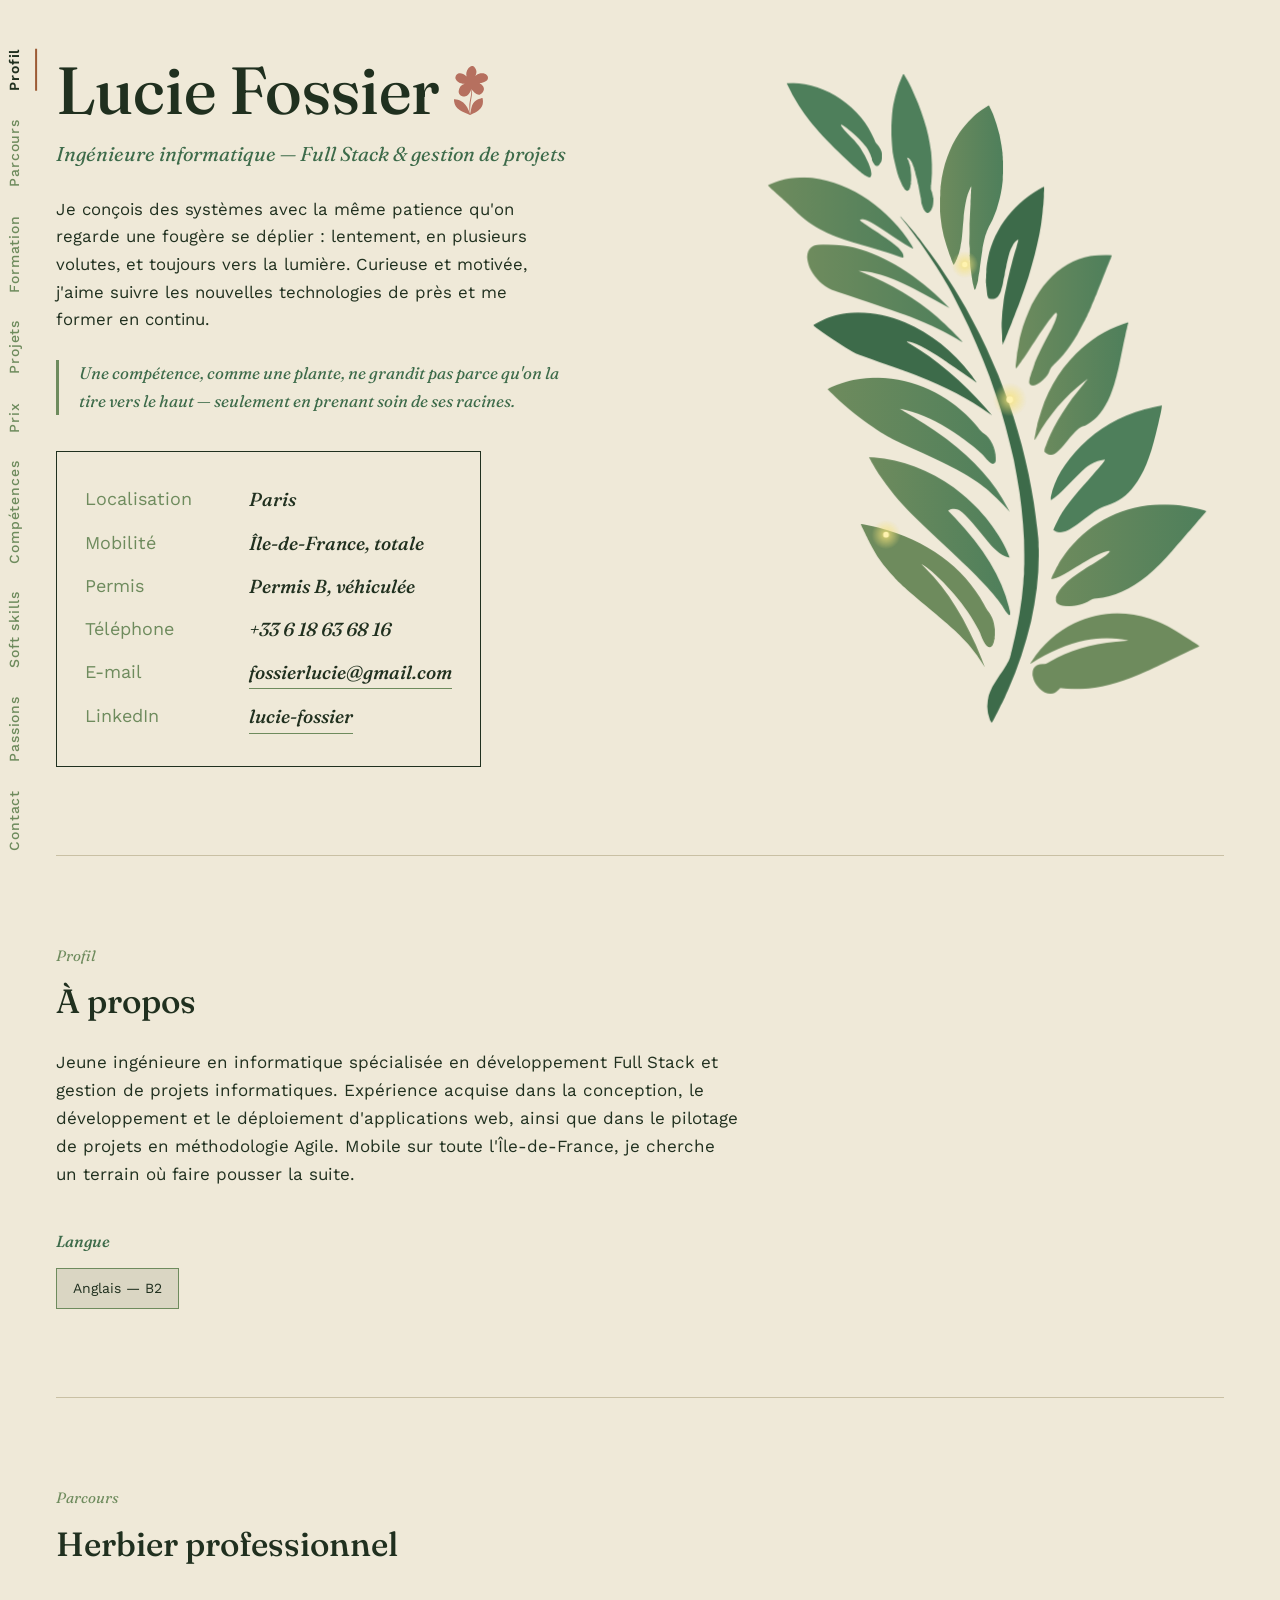
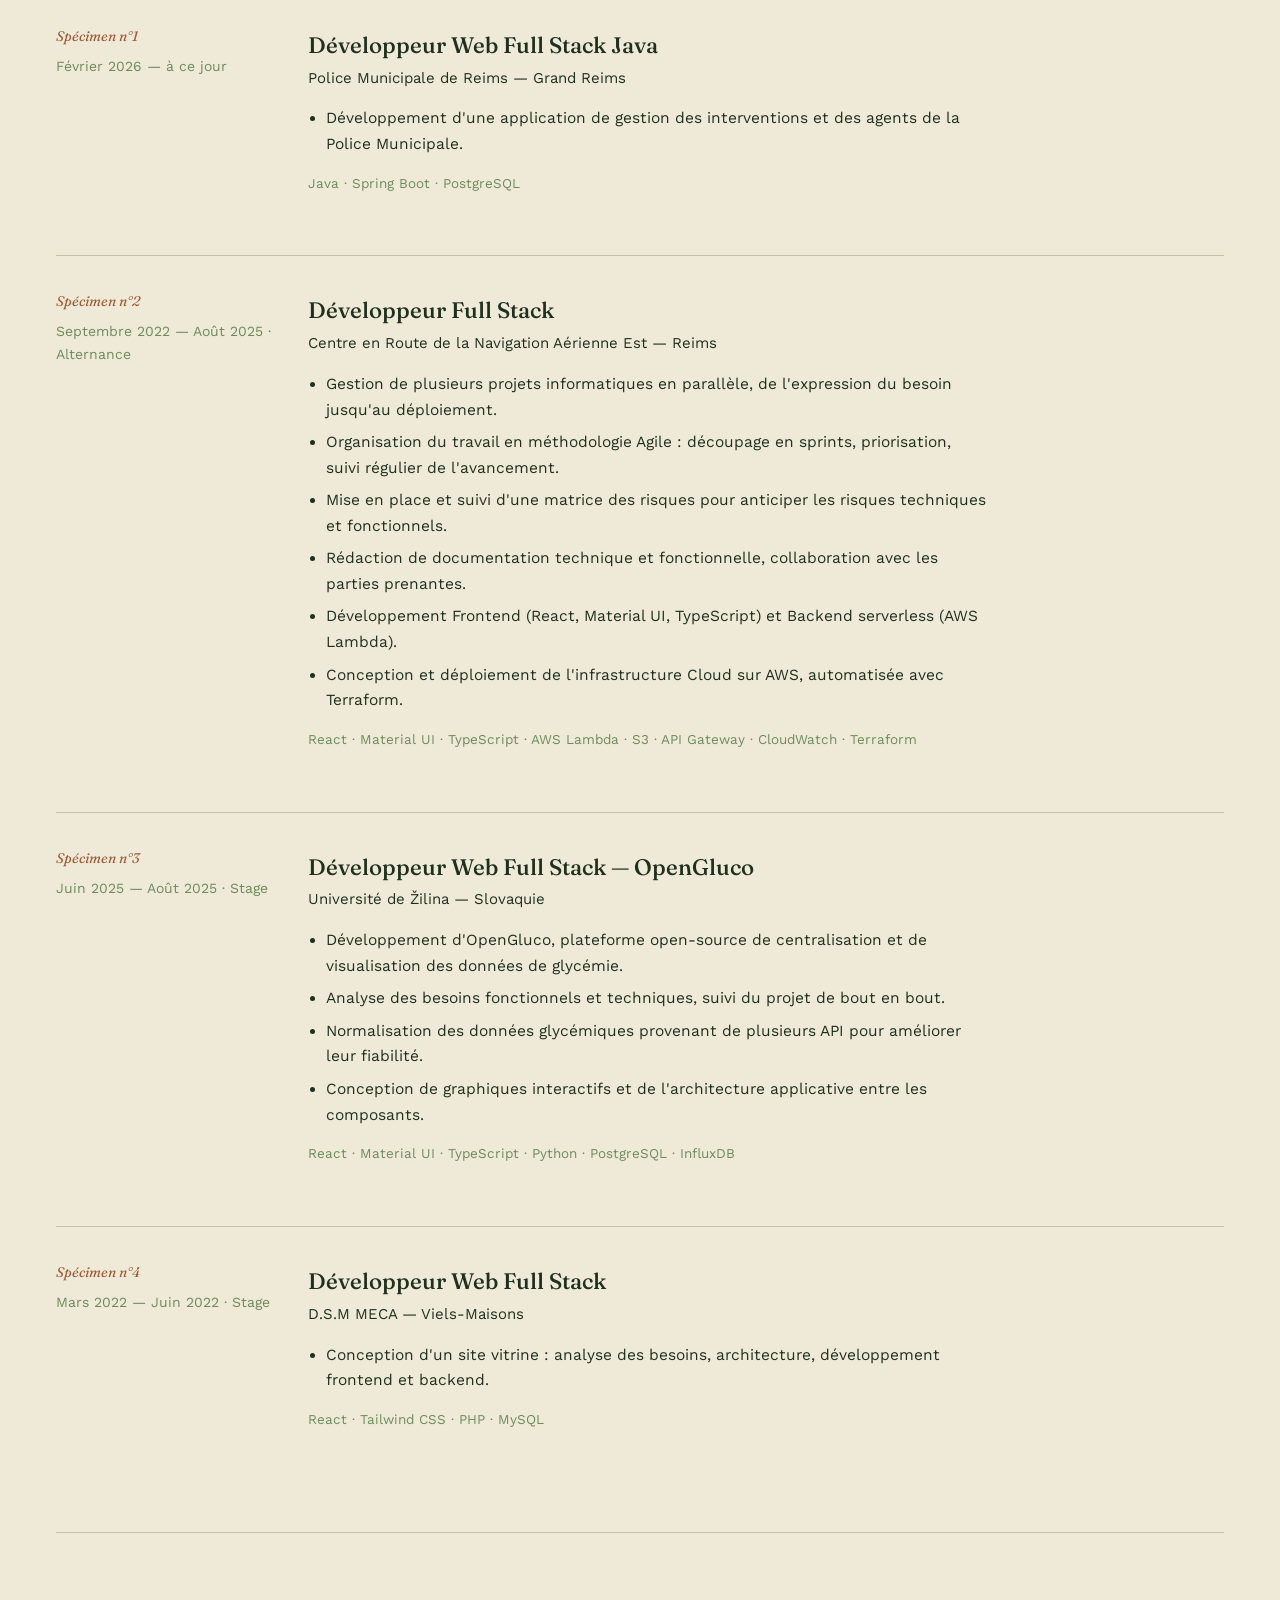
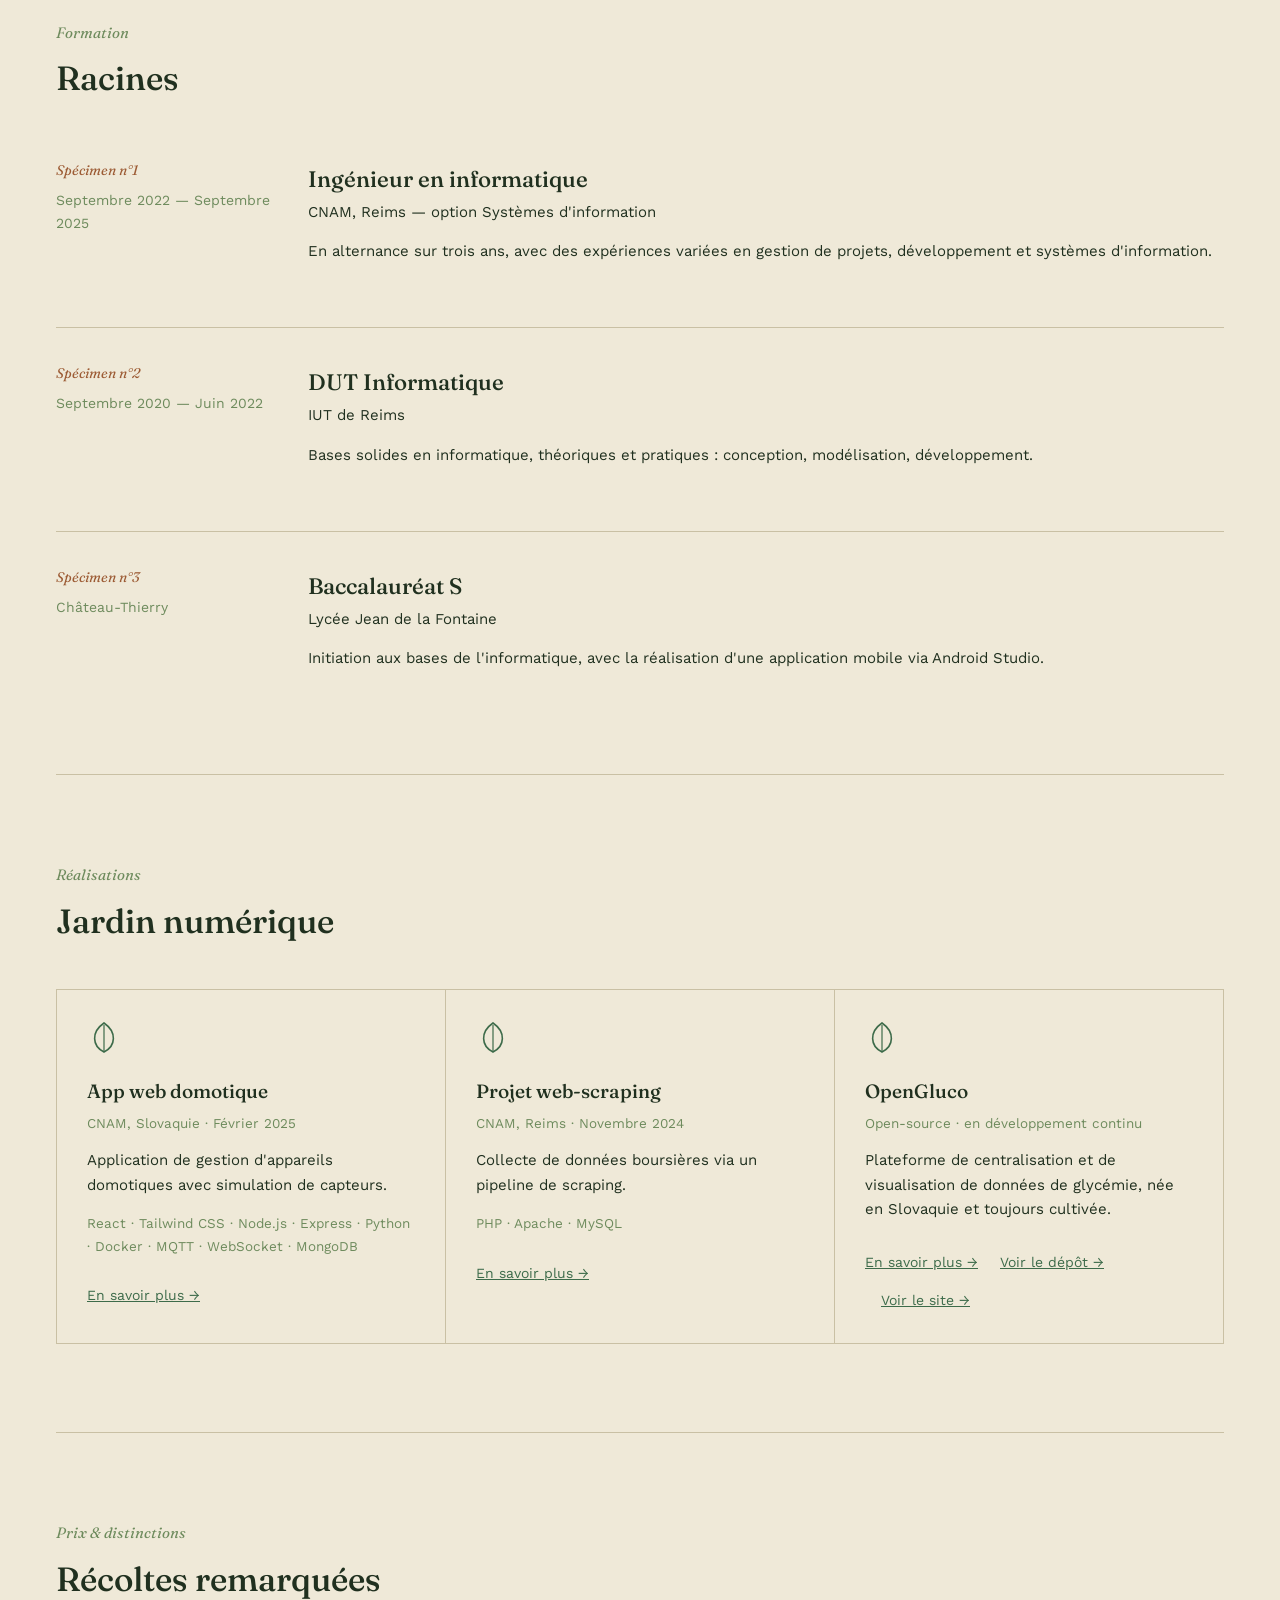
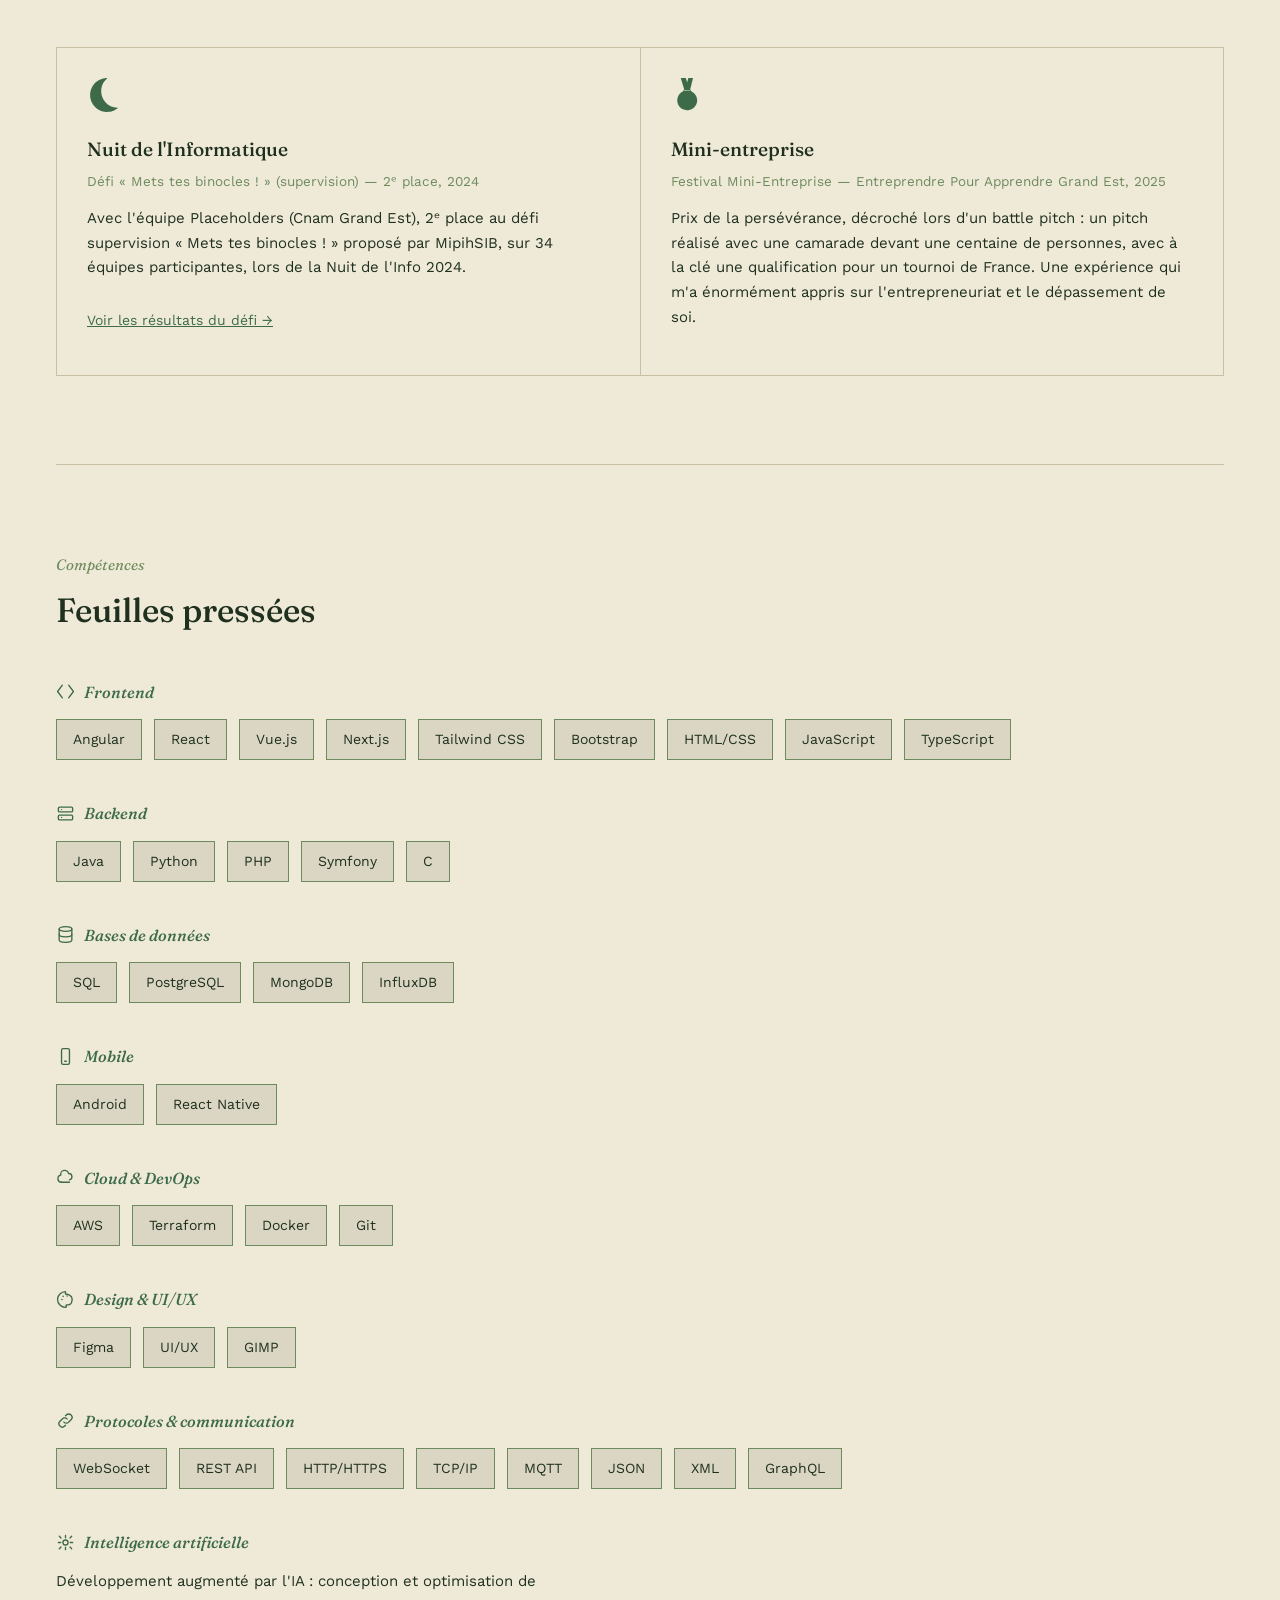
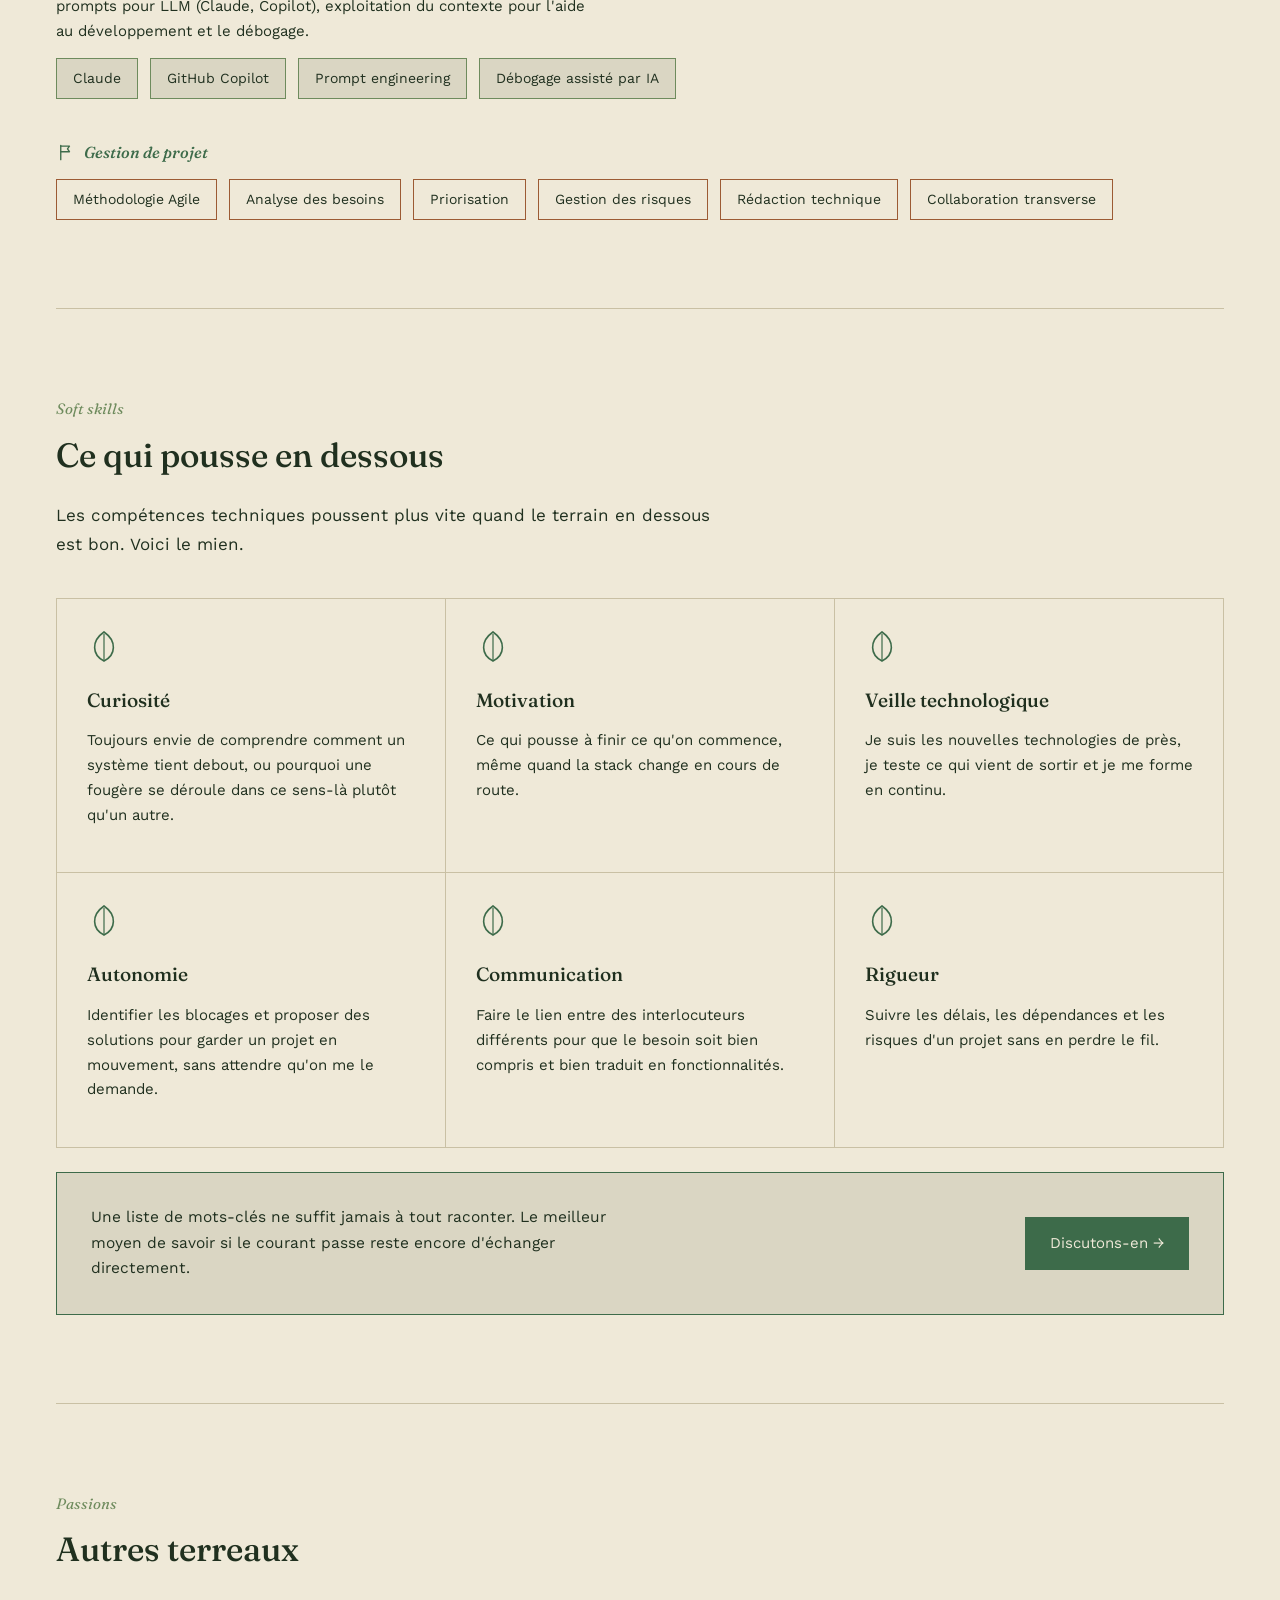
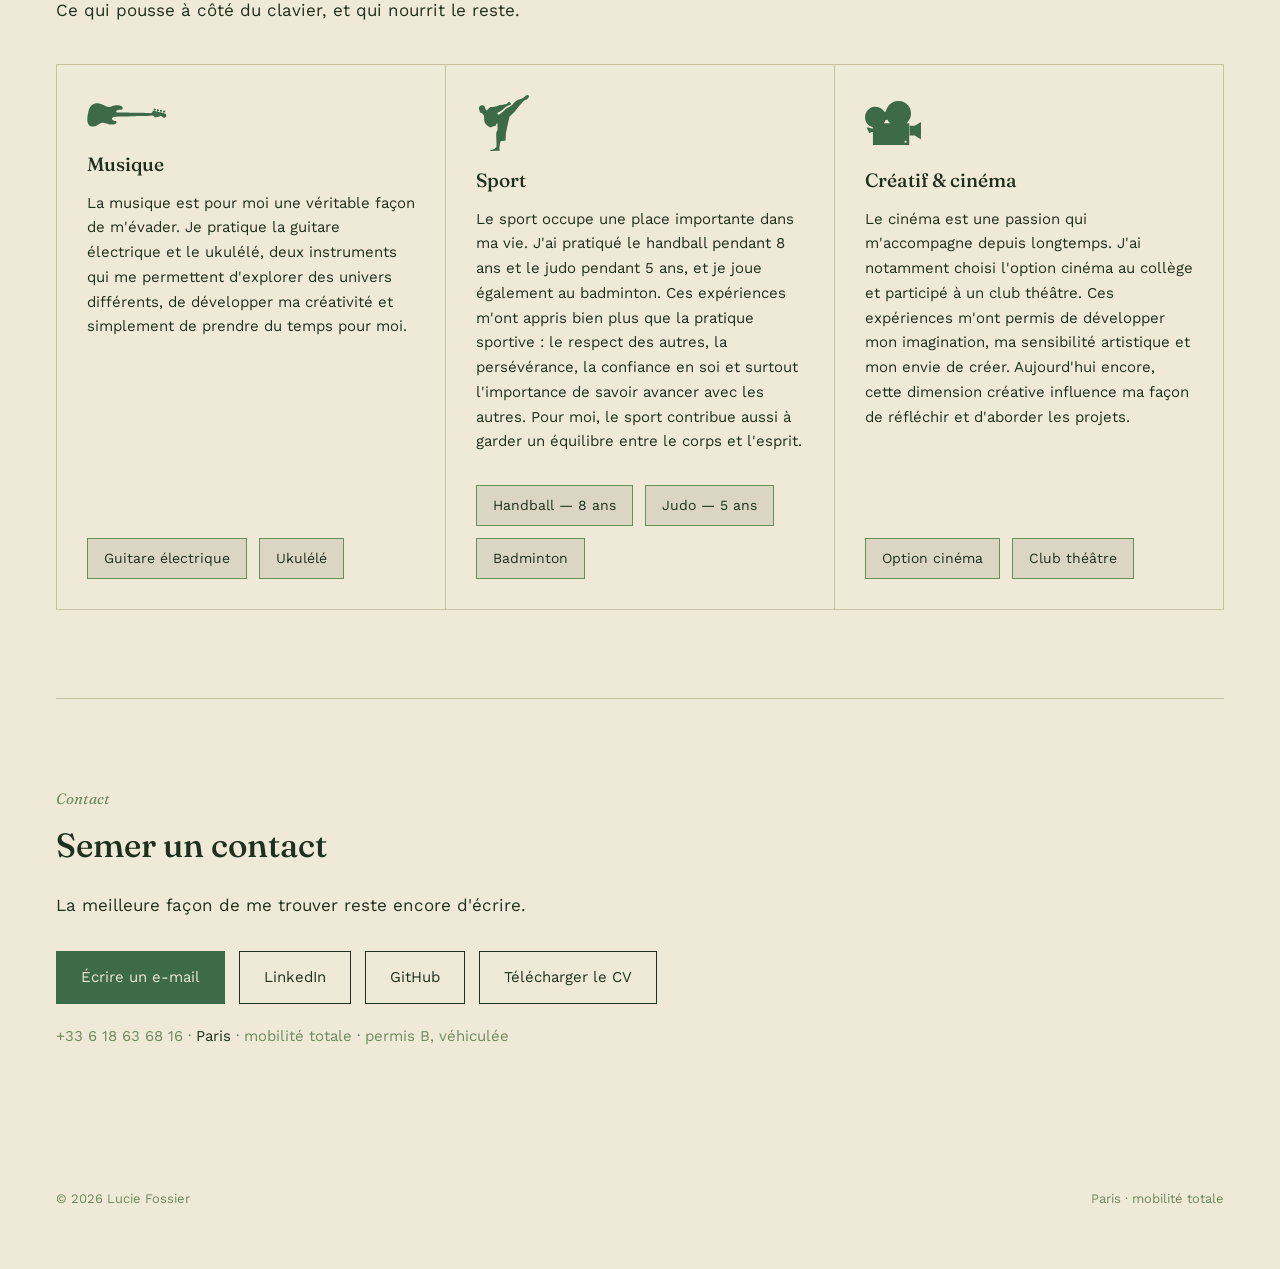
==== commit 3fb2c5e9: "Update index.html" ====
--- a/index.html
+++ b/index.html
@@ -795,7 +795,8 @@
         <p class="meta">Open-source · en développement continu</p>
         <p>Plateforme de centralisation et de visualisation de données de glycémie, née en Slovaquie et toujours cultivée.</p>
         <a class="link" href="projets/opengluco.html">En savoir plus →</a>
-        <a class="link" href="#" style="margin-left:16px;">Voir le dépôt →</a>
+        <a class="link" href="https://github.com/orgs/OpenGluco/repositories" style="margin-left:16px;">Voir le dépôt →</a>
+        <a class="link" href="https://portal.opengluco.com/" style="margin-left:16px;">Voir le site →</a>
       </div>
     </div>
   </section>
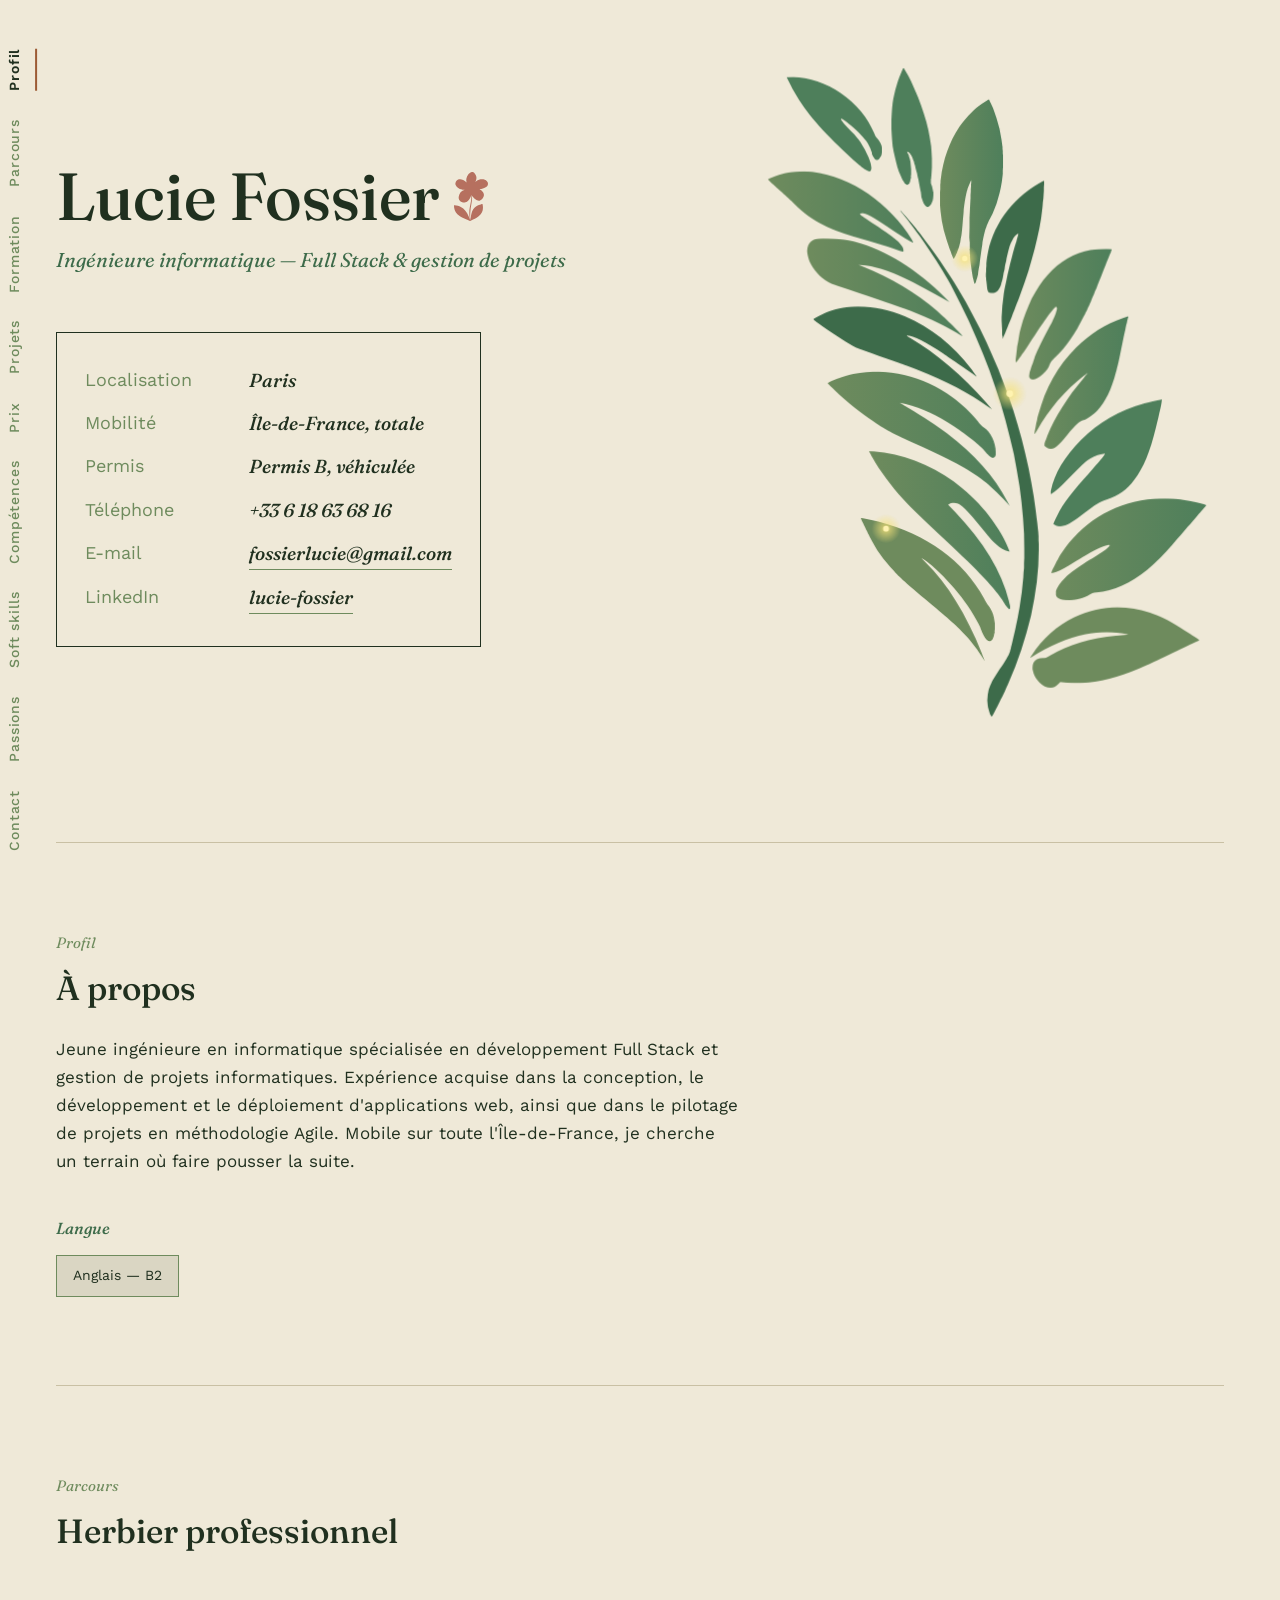
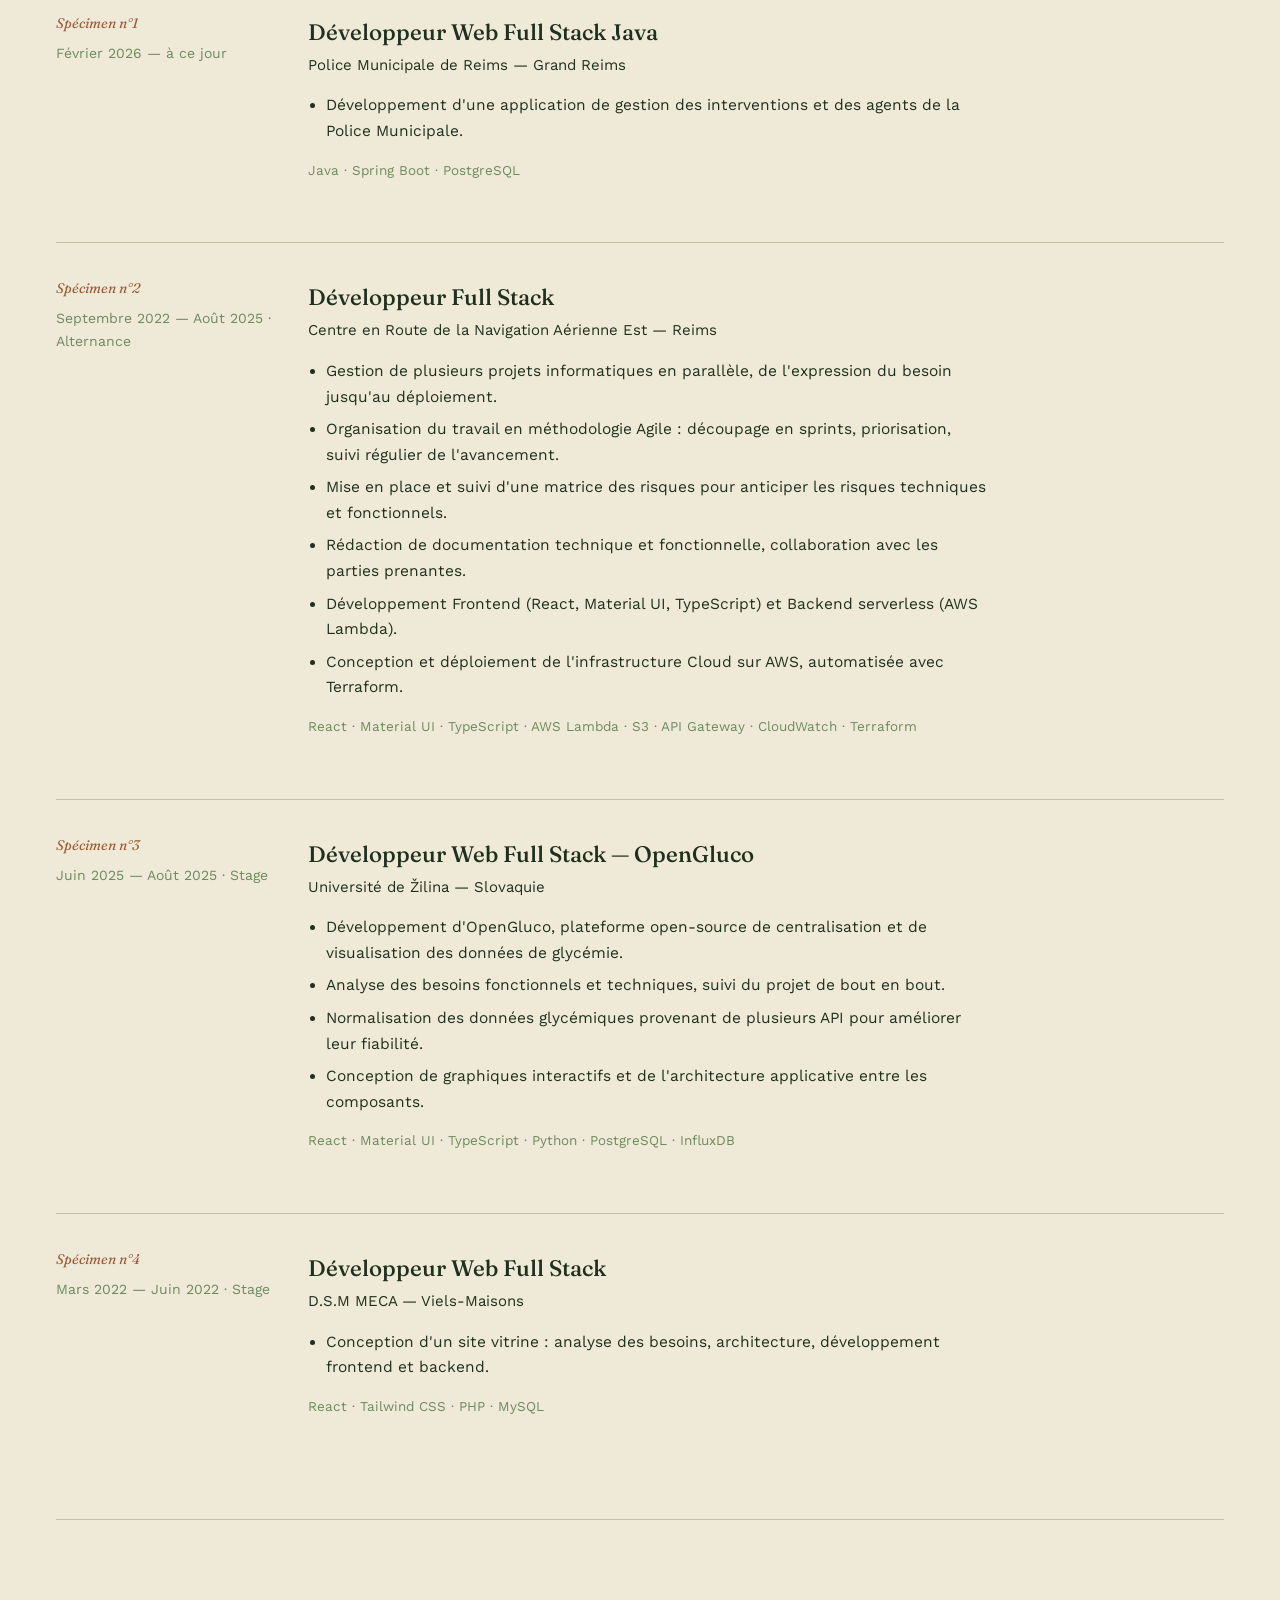
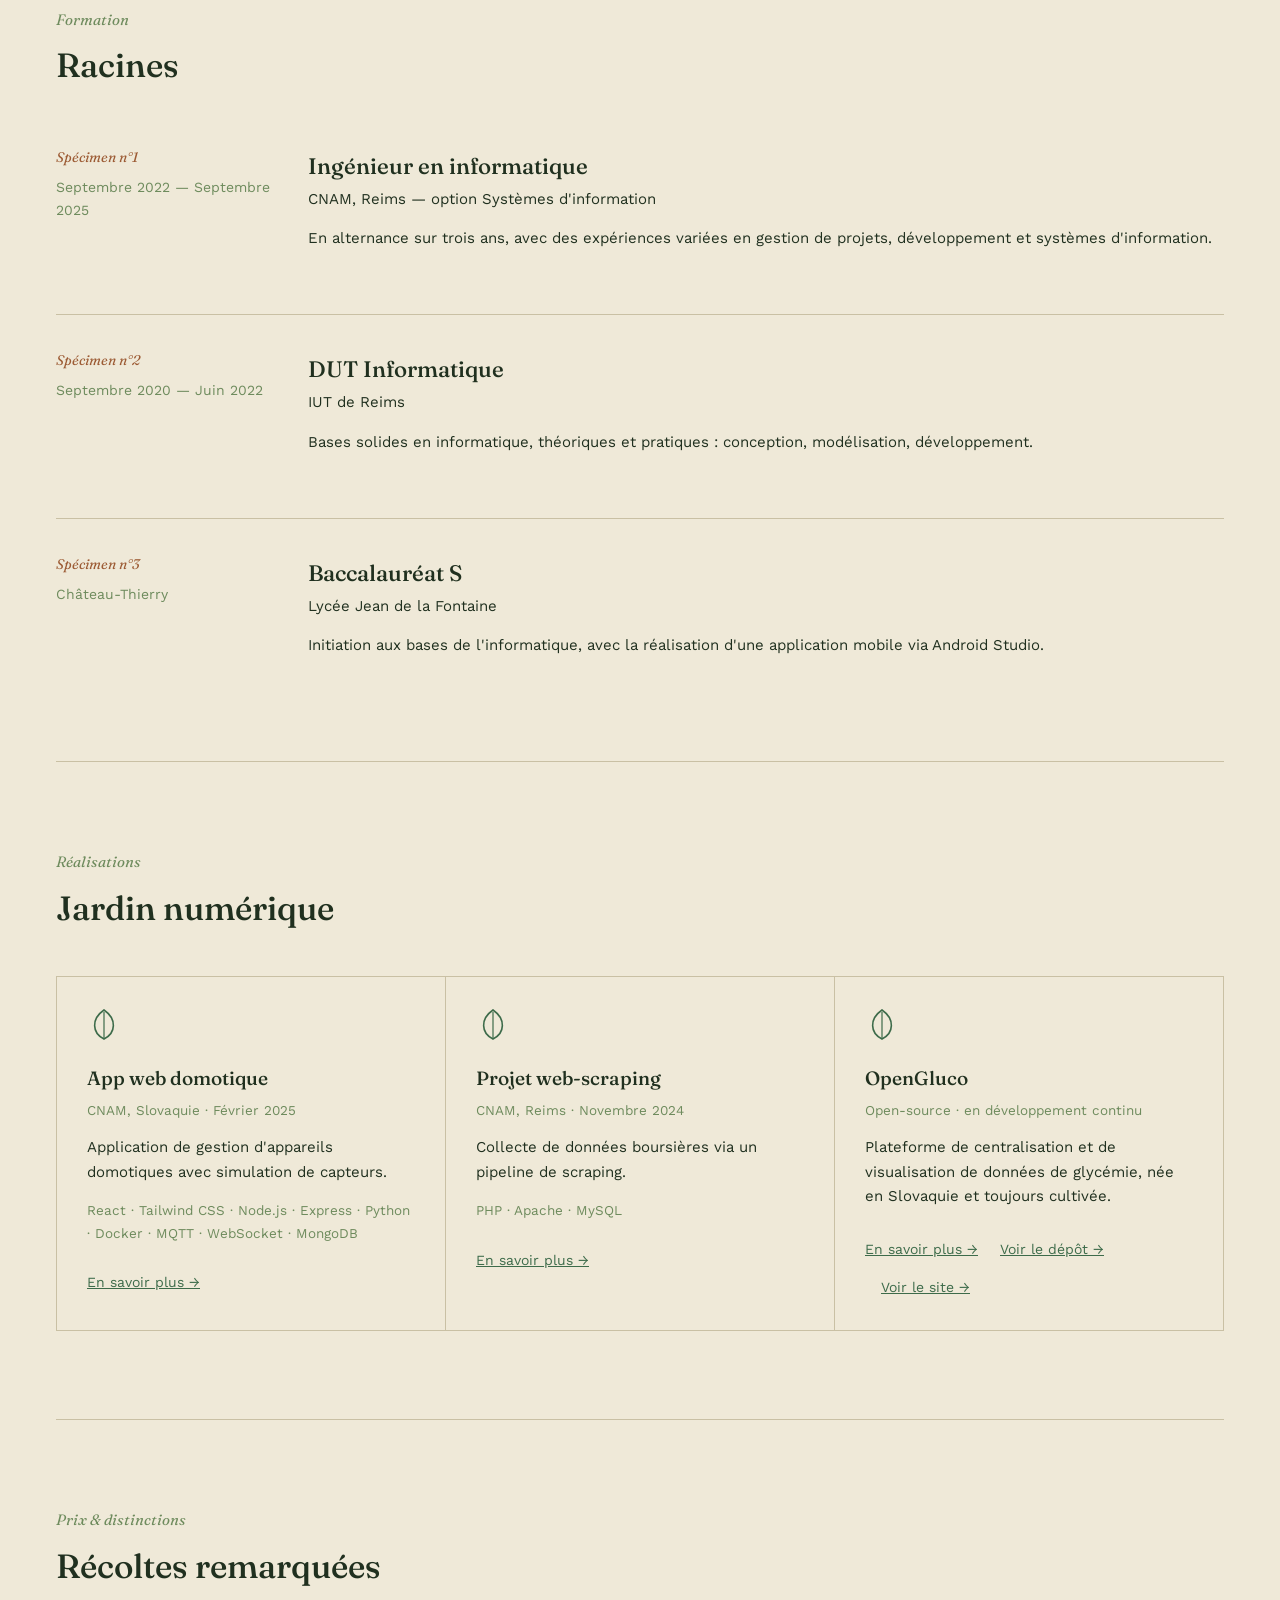
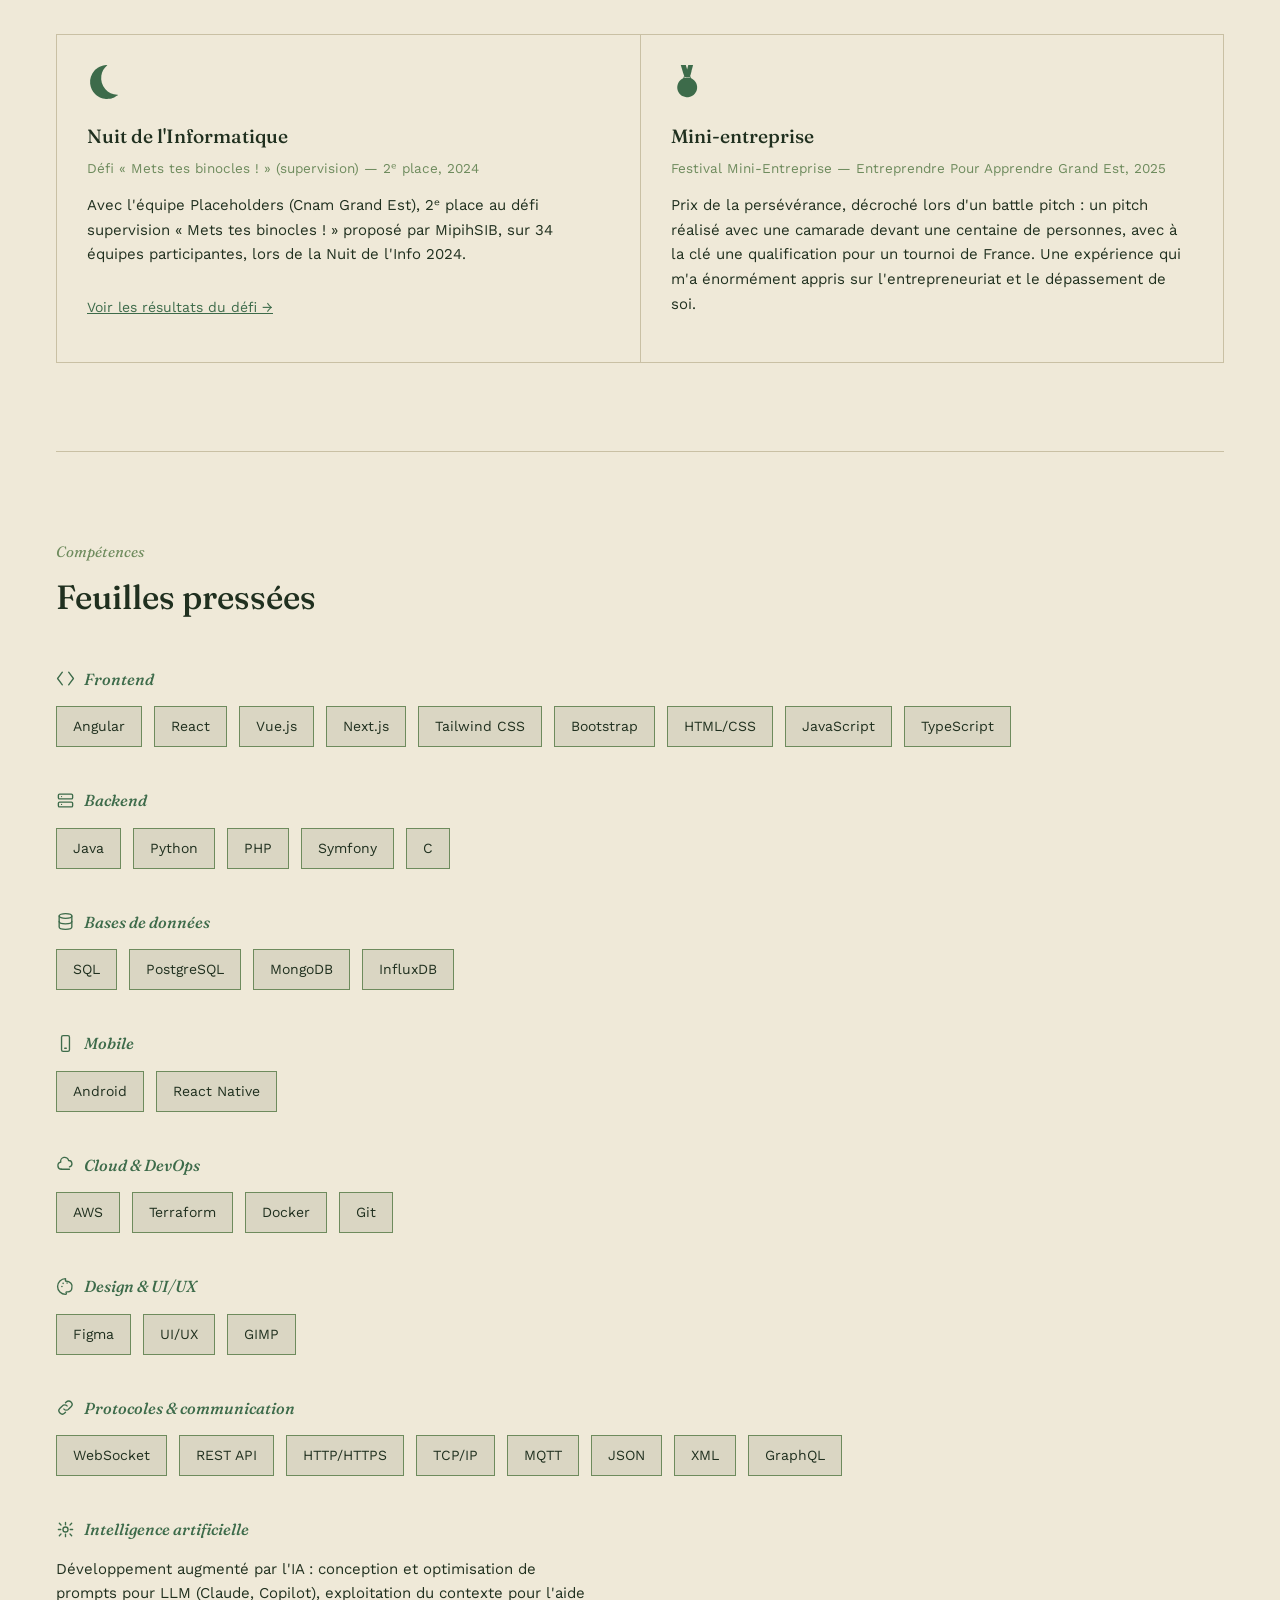
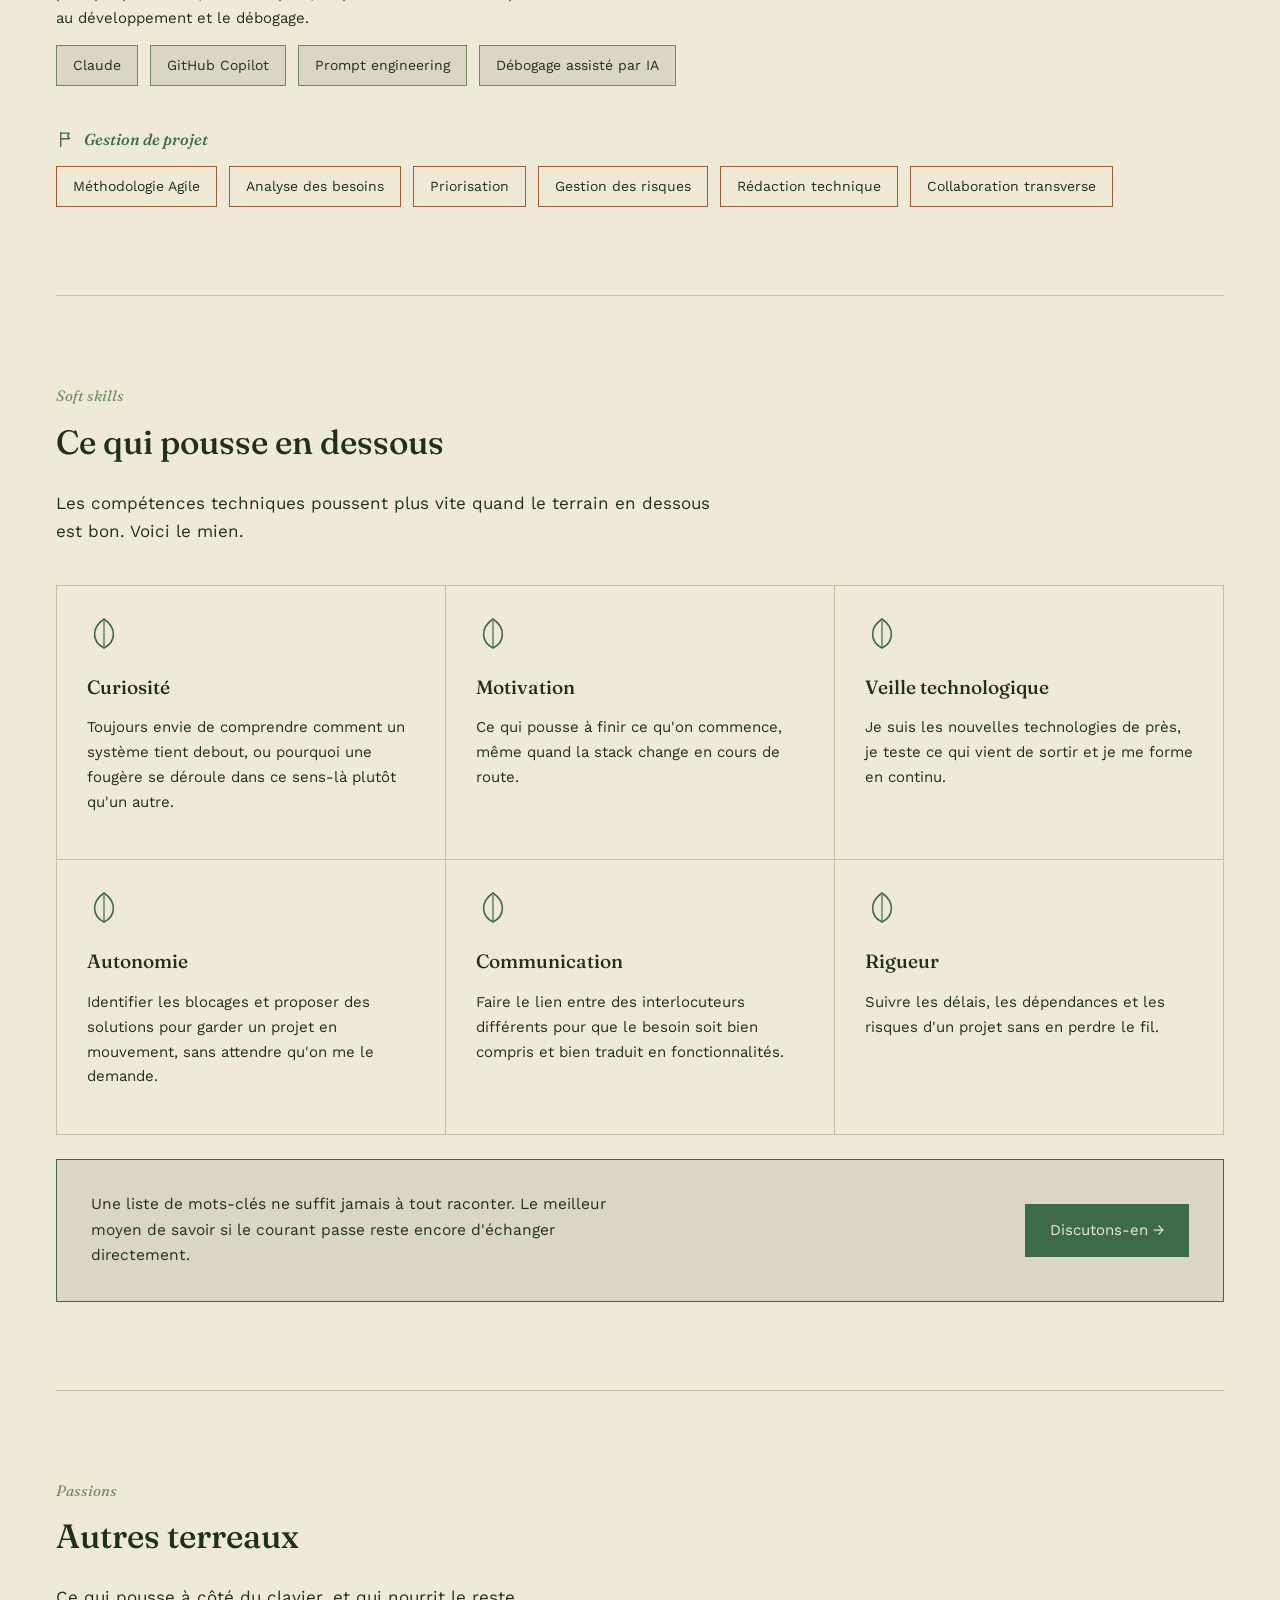
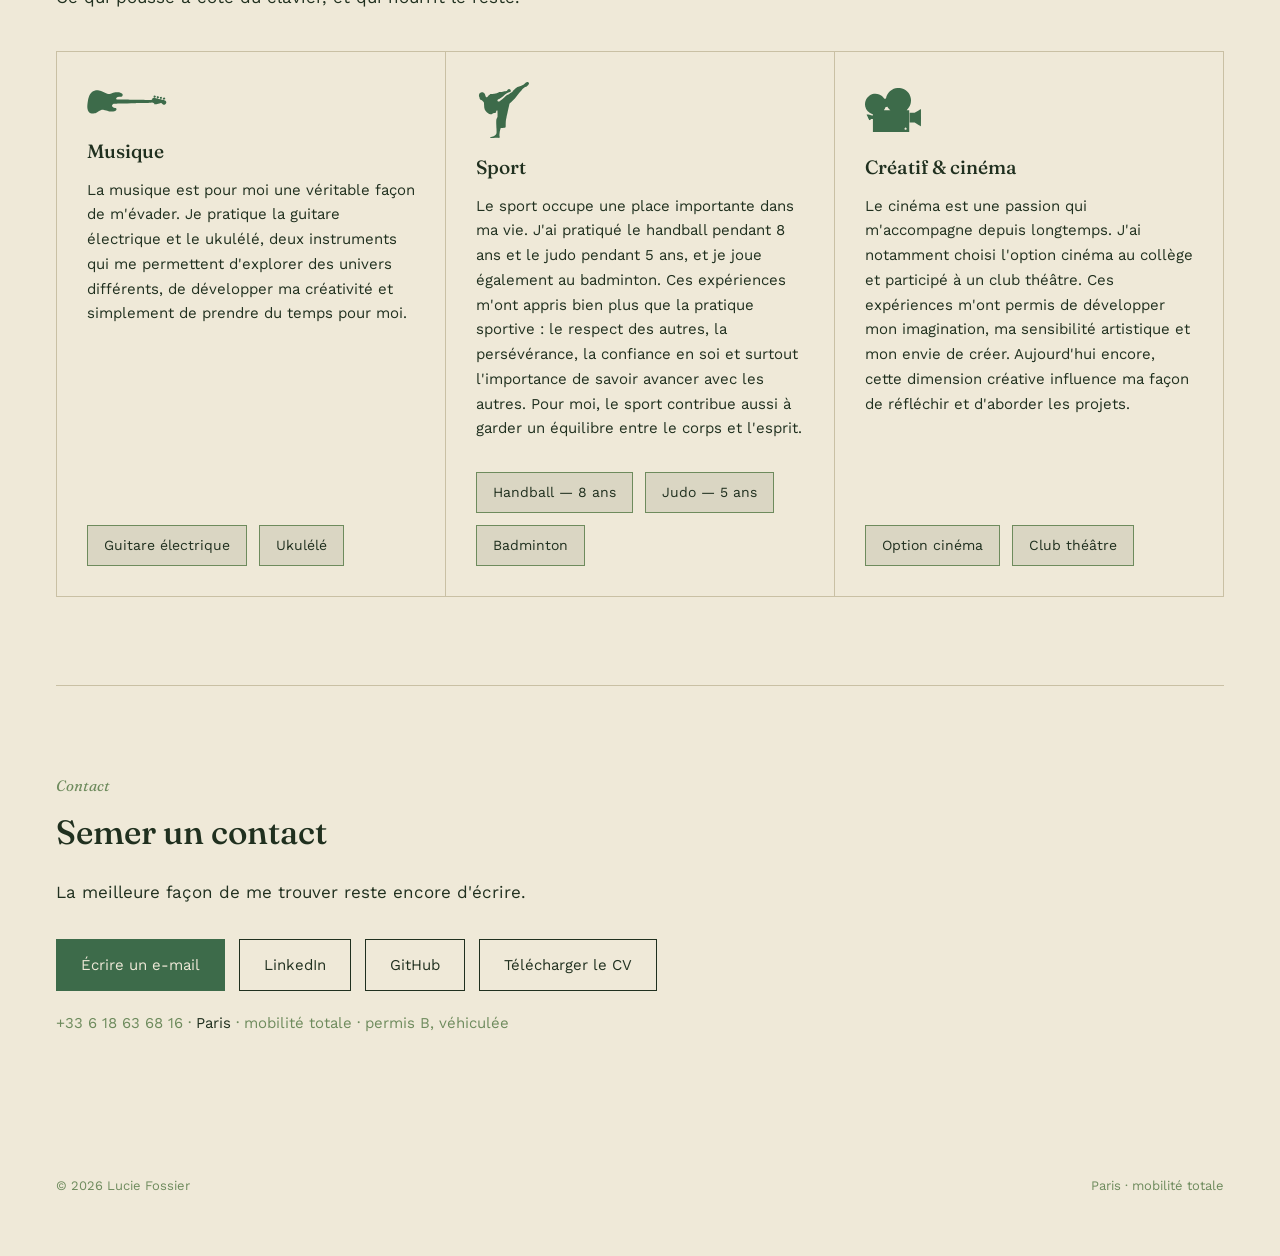
==== commit ad0b07f6: "Update index.html" ====
--- a/index.html
+++ b/index.html
@@ -498,8 +498,6 @@
     <div>
       <h1>Lucie Fossier <svg class="name-flower" width="34" height="49" viewBox="0 0 887 1280" preserveAspectRatio="xMidYMax meet" aria-hidden="true"><g transform="translate(0.000000,1280.000000) scale(0.100000,-0.100000)" fill="#B6705F"><path d="M4620 12786 c-76 -17 -205 -76 -328 -149 -369 -219 -663 -542 -857 -942 -181 -373 -260 -755 -235 -1135 15 -223 41 -343 102 -478 15 -35 28 -67 28 -70 0 -4 -48 41 -107 99 -271 266 -527 452 -828 599 -425 208 -802 267 -1123 174 -421 -121 -777 -473 -880 -869 -59 -224 -47 -407 39 -624 111 -280 392 -585 769 -834 401 -265 932 -407 1477 -396 89 2 159 1 155 -2 -4 -3 -79 -36 -167 -74 -192 -83 -452 -213 -555 -280 -299 -191 -519 -443 -689 -786 -197 -396 -258 -819 -175 -1204 53 -247 153 -424 342 -607 355 -342 907 -474 1397 -333 165 47 380 166 560 310 456 364 798 908 928 1475 l24 105 6 -85 c15 -198 19 -529 8 -755 -25 -520 -72 -832 -243 -1610 -211 -969 -268 -1420 -268 -2150 0 -399 16 -702 61 -1150 20 -208 72 -625 88 -709 14 -76 -4 -39 -29 59 -37 149 -203 638 -283 835 -485 1199 -1164 2019 -2052 2481 -496 258 -1001 386 -1639 415 l-149 7 6 -219 c4 -121 13 -277 22 -349 113 -943 568 -1645 1436 -2219 389 -256 790 -455 1679 -831 438 -185 648 -279 879 -391 l194 -95 391 197 c1110 559 1475 775 1906 1133 875 726 1196 1651 985 2836 -27 149 -50 253 -57 261 -6 5 -293 -54 -453 -95 -710 -179 -1246 -461 -1642 -862 -246 -249 -420 -513 -566 -854 -169 -394 -257 -754 -397 -1615 -39 -239 -84 -509 -101 -600 -17 -91 -33 -180 -36 -198 -13 -77 -20 -15 -26 240 -24 962 14 1853 114 2678 45 370 103 737 223 1408 171 949 198 1332 130 1827 -17 120 -69 379 -84 421 -14 35 6 22 26 -19 55 -107 265 -409 403 -577 112 -138 342 -368 462 -463 462 -364 923 -494 1309 -367 413 137 764 521 931 1020 66 199 82 300 76 485 -6 165 -18 230 -66 360 -113 302 -365 601 -741 880 -96 71 -265 165 -297 165 -7 0 -13 3 -13 8 0 4 30 9 68 10 123 5 253 33 561 122 606 175 886 302 1157 525 266 219 410 544 390 880 -14 245 -88 410 -268 600 -317 336 -748 505 -1282 505 -292 0 -516 -37 -803 -132 -336 -111 -634 -292 -878 -533 l-101 -100 56 120 c153 322 253 669 267 920 20 379 -137 825 -407 1155 -115 141 -274 288 -392 364 -131 83 -294 114 -438 82z"/></g></svg></h1>
       <p class="role">Ingénieure informatique — Full Stack &amp; gestion de projets</p>
-      <p class="tagline">Je conçois des systèmes avec la même patience qu'on regarde une fougère se déplier : lentement, en plusieurs volutes, et toujours vers la lumière. Curieuse et motivée, j'aime suivre les nouvelles technologies de près et me former en continu.</p>
-      <blockquote class="pull-quote">Une compétence, comme une plante, ne grandit pas parce qu'on la tire vers le haut — seulement en prenant soin de ses racines.</blockquote>
       <div class="tag-card">
         <div class="row"><span class="k">Localisation</span><span class="v">Paris</span></div>
         <div class="row"><span class="k">Mobilité</span><span class="v">Île-de-France, totale</span></div>
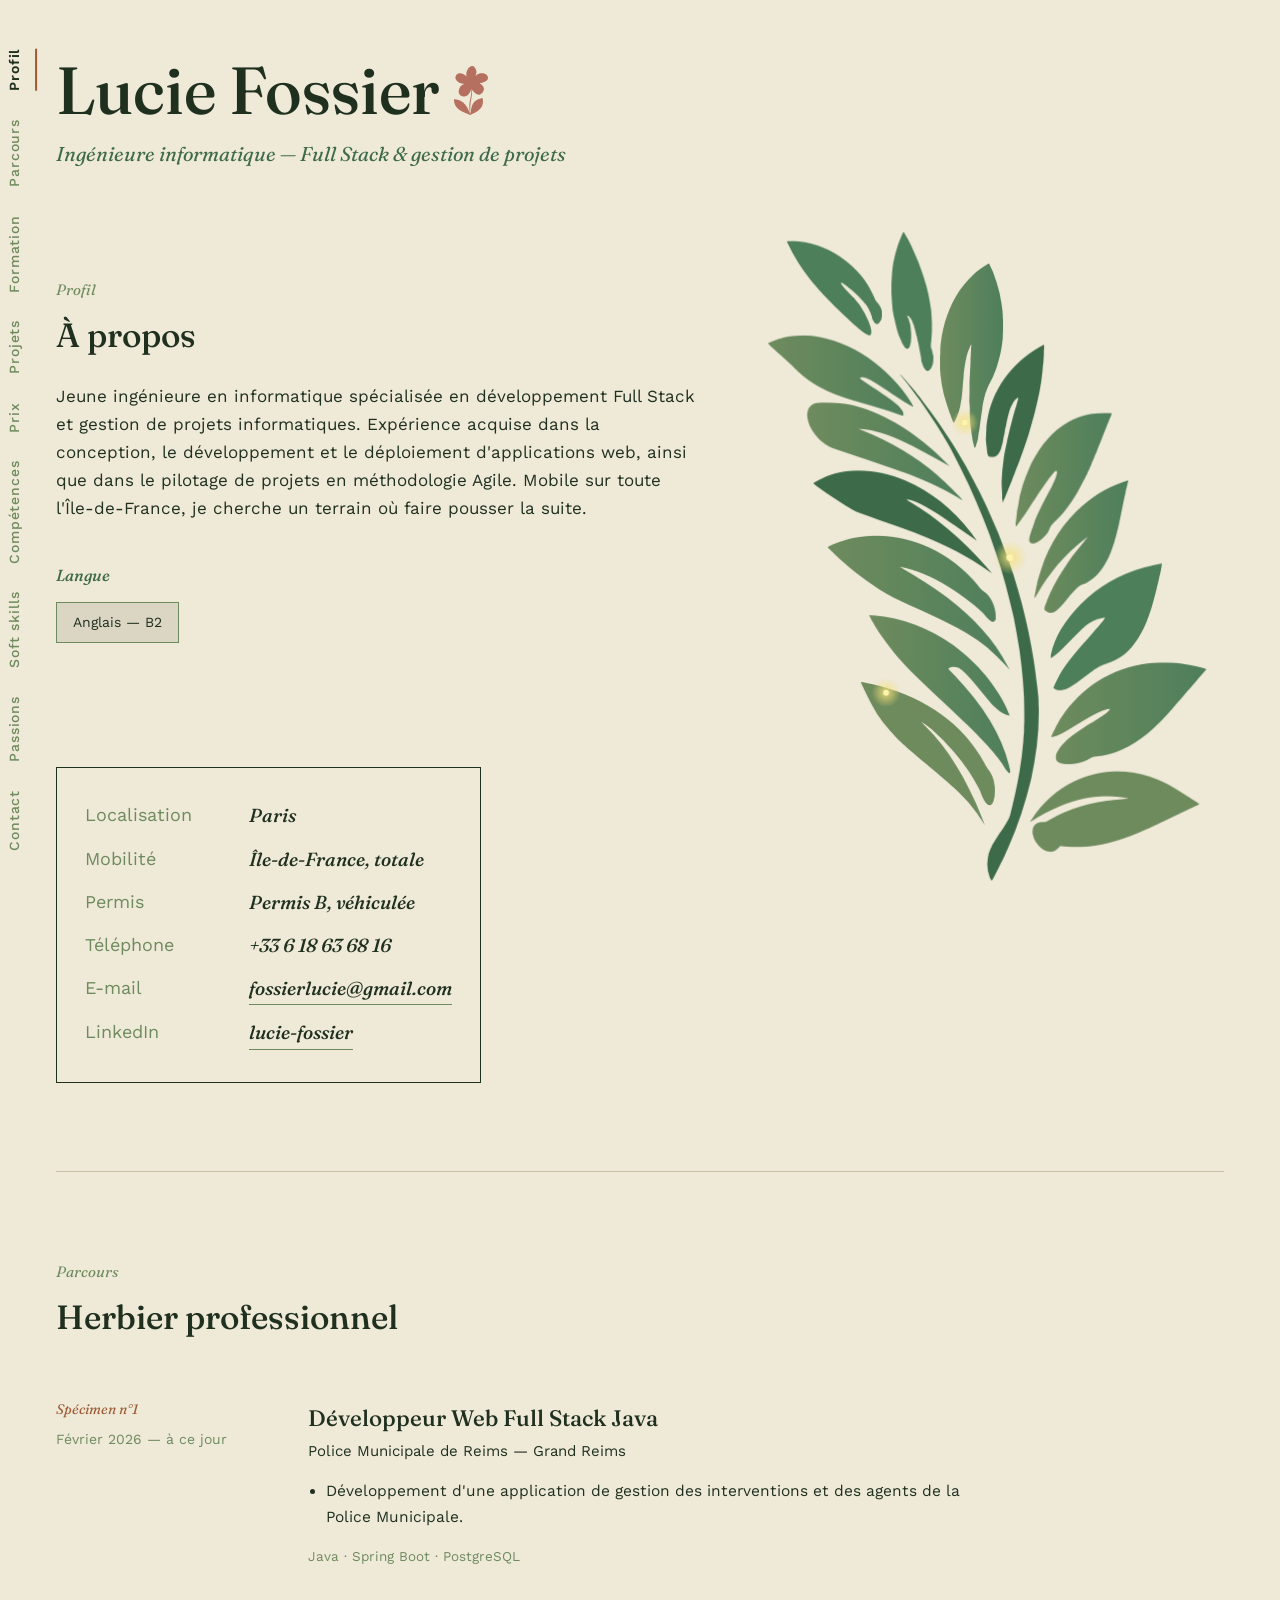
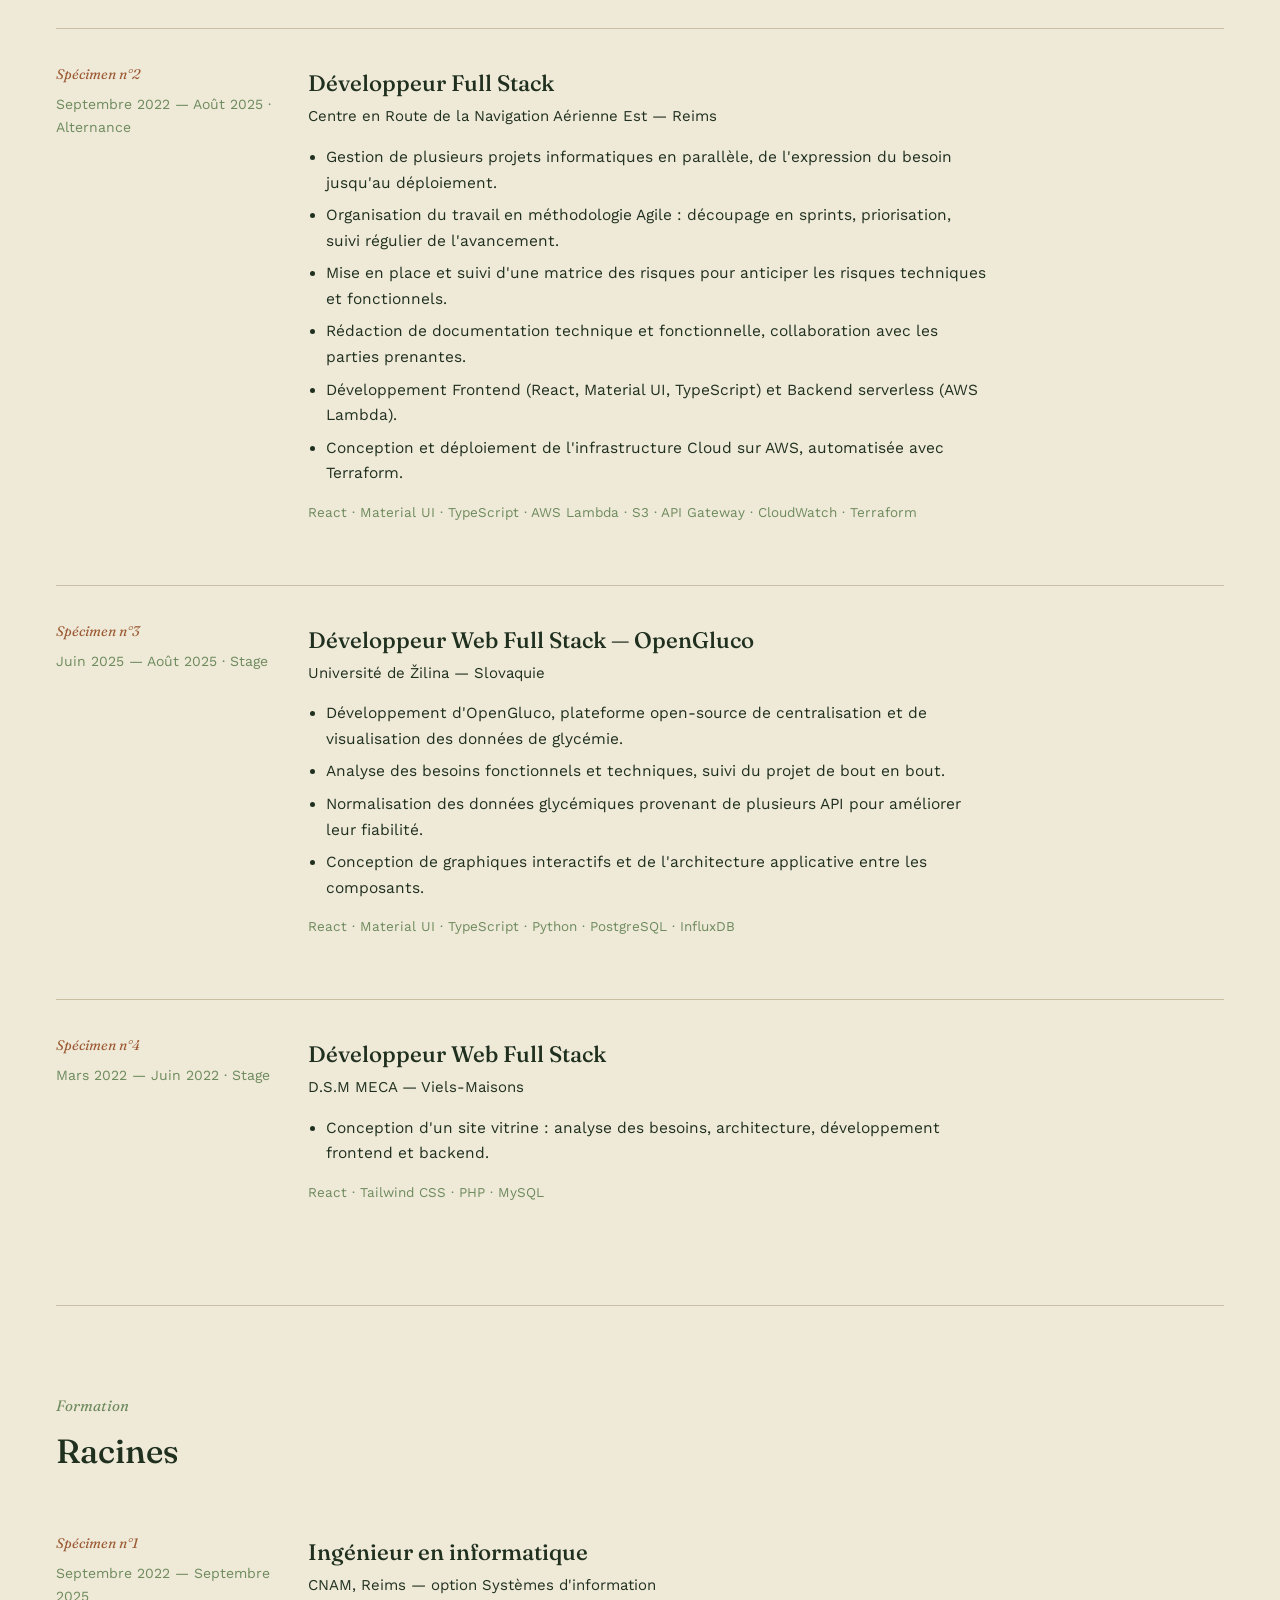
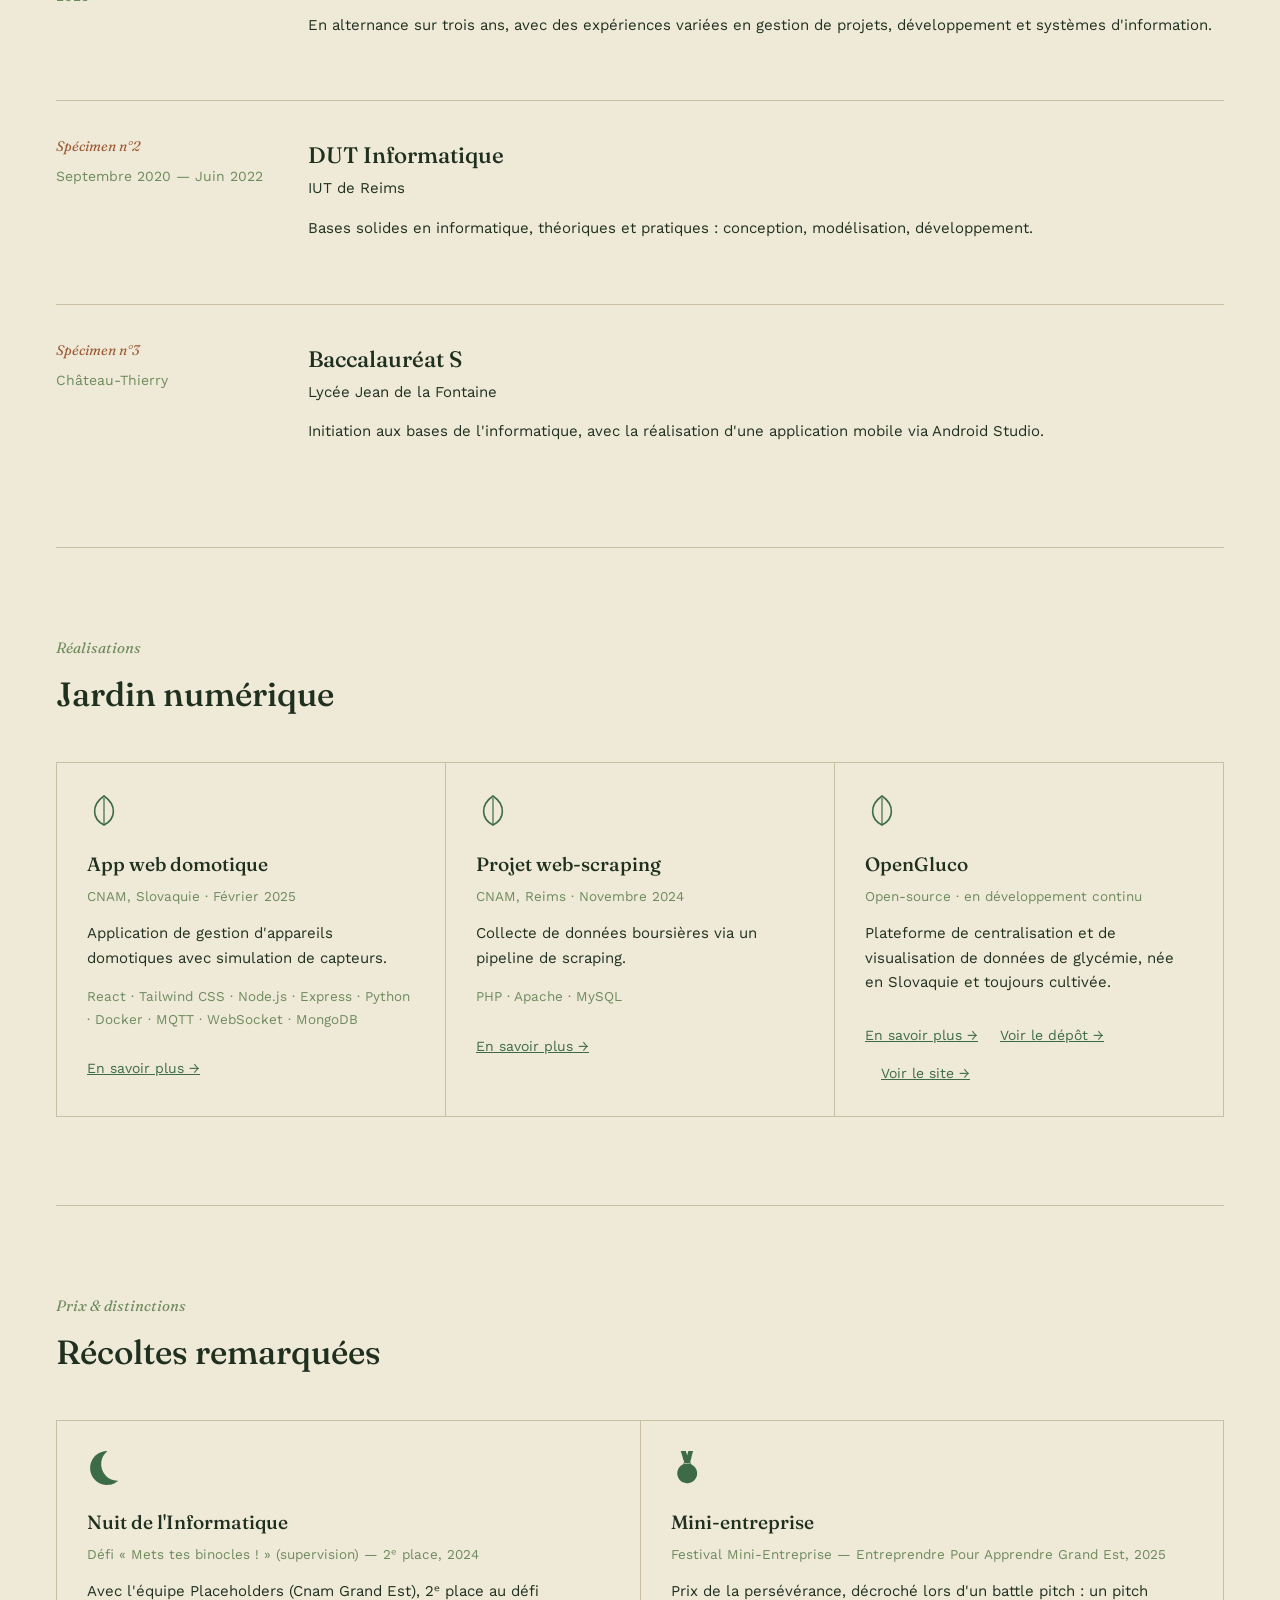
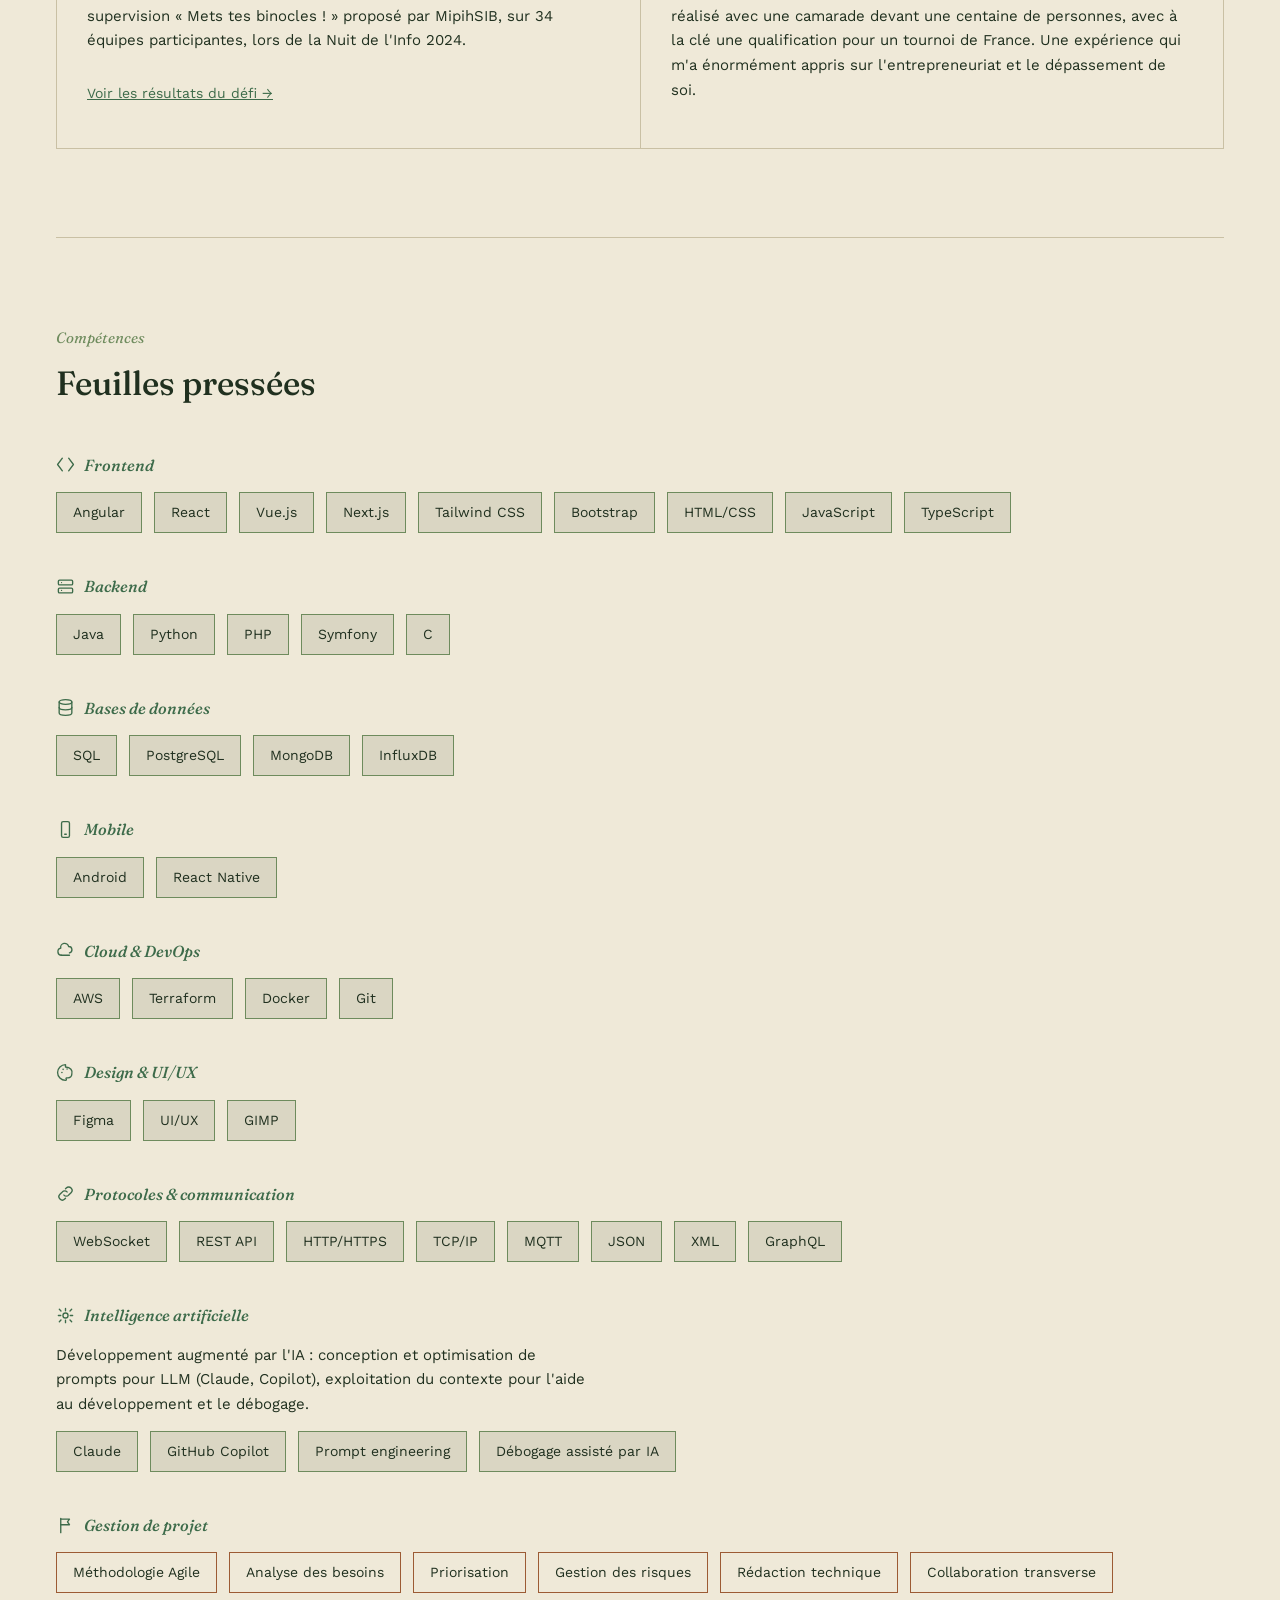
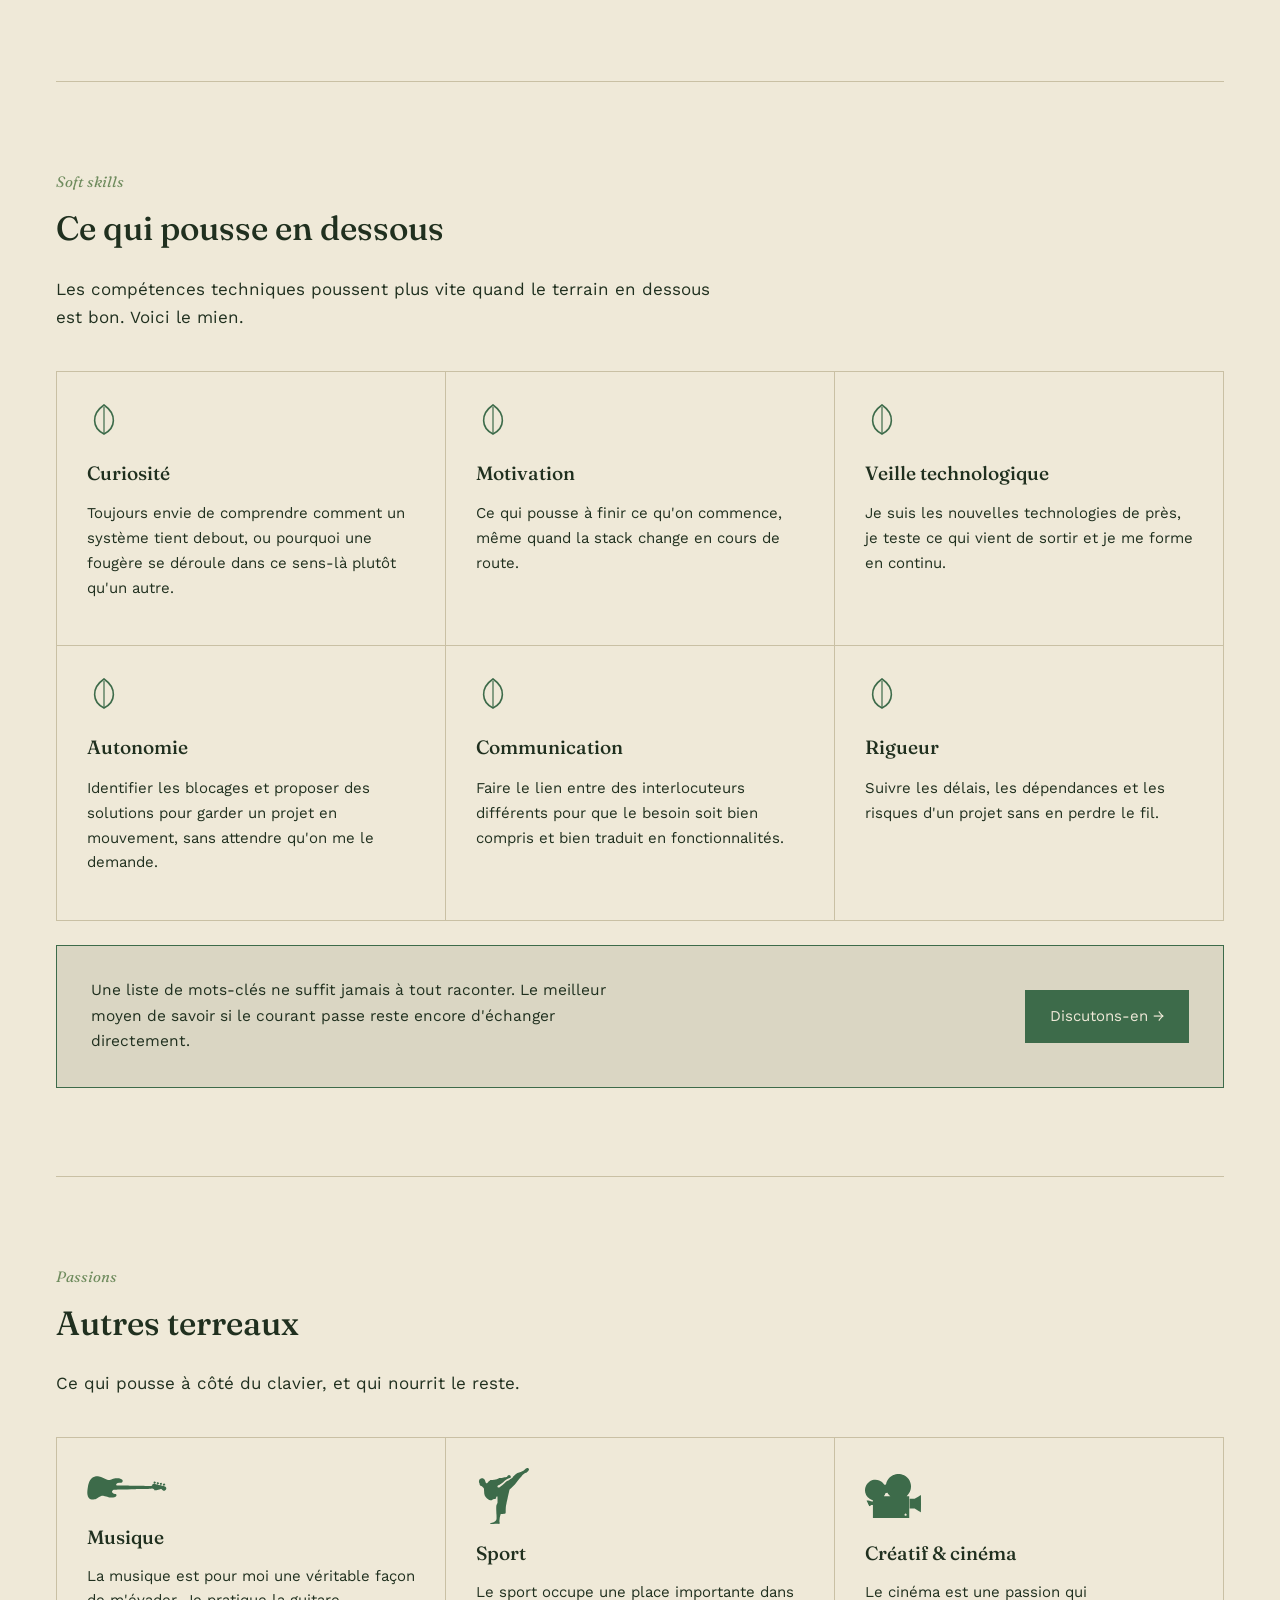
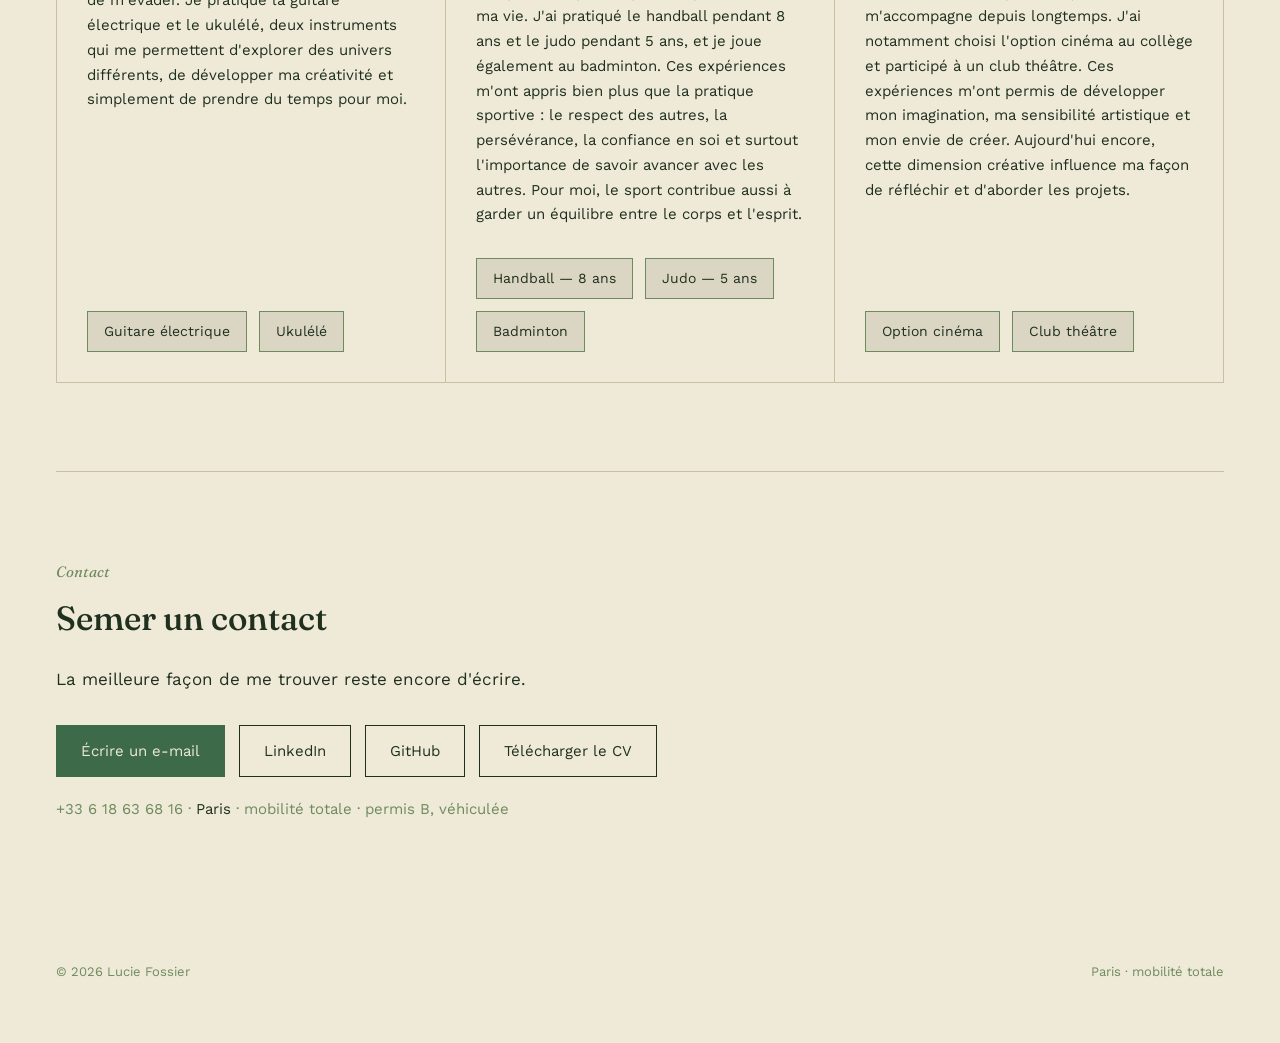
==== commit 9b0672ea: "Update index.html" ====
--- a/index.html
+++ b/index.html
@@ -498,6 +498,15 @@
     <div>
       <h1>Lucie Fossier <svg class="name-flower" width="34" height="49" viewBox="0 0 887 1280" preserveAspectRatio="xMidYMax meet" aria-hidden="true"><g transform="translate(0.000000,1280.000000) scale(0.100000,-0.100000)" fill="#B6705F"><path d="M4620 12786 c-76 -17 -205 -76 -328 -149 -369 -219 -663 -542 -857 -942 -181 -373 -260 -755 -235 -1135 15 -223 41 -343 102 -478 15 -35 28 -67 28 -70 0 -4 -48 41 -107 99 -271 266 -527 452 -828 599 -425 208 -802 267 -1123 174 -421 -121 -777 -473 -880 -869 -59 -224 -47 -407 39 -624 111 -280 392 -585 769 -834 401 -265 932 -407 1477 -396 89 2 159 1 155 -2 -4 -3 -79 -36 -167 -74 -192 -83 -452 -213 -555 -280 -299 -191 -519 -443 -689 -786 -197 -396 -258 -819 -175 -1204 53 -247 153 -424 342 -607 355 -342 907 -474 1397 -333 165 47 380 166 560 310 456 364 798 908 928 1475 l24 105 6 -85 c15 -198 19 -529 8 -755 -25 -520 -72 -832 -243 -1610 -211 -969 -268 -1420 -268 -2150 0 -399 16 -702 61 -1150 20 -208 72 -625 88 -709 14 -76 -4 -39 -29 59 -37 149 -203 638 -283 835 -485 1199 -1164 2019 -2052 2481 -496 258 -1001 386 -1639 415 l-149 7 6 -219 c4 -121 13 -277 22 -349 113 -943 568 -1645 1436 -2219 389 -256 790 -455 1679 -831 438 -185 648 -279 879 -391 l194 -95 391 197 c1110 559 1475 775 1906 1133 875 726 1196 1651 985 2836 -27 149 -50 253 -57 261 -6 5 -293 -54 -453 -95 -710 -179 -1246 -461 -1642 -862 -246 -249 -420 -513 -566 -854 -169 -394 -257 -754 -397 -1615 -39 -239 -84 -509 -101 -600 -17 -91 -33 -180 -36 -198 -13 -77 -20 -15 -26 240 -24 962 14 1853 114 2678 45 370 103 737 223 1408 171 949 198 1332 130 1827 -17 120 -69 379 -84 421 -14 35 6 22 26 -19 55 -107 265 -409 403 -577 112 -138 342 -368 462 -463 462 -364 923 -494 1309 -367 413 137 764 521 931 1020 66 199 82 300 76 485 -6 165 -18 230 -66 360 -113 302 -365 601 -741 880 -96 71 -265 165 -297 165 -7 0 -13 3 -13 8 0 4 30 9 68 10 123 5 253 33 561 122 606 175 886 302 1157 525 266 219 410 544 390 880 -14 245 -88 410 -268 600 -317 336 -748 505 -1282 505 -292 0 -516 -37 -803 -132 -336 -111 -634 -292 -878 -533 l-101 -100 56 120 c153 322 253 669 267 920 20 379 -137 825 -407 1155 -115 141 -274 288 -392 364 -131 83 -294 114 -438 82z"/></g></svg></h1>
       <p class="role">Ingénieure informatique — Full Stack &amp; gestion de projets</p>
+      <section id="profil">
+    <span class="eyebrow">Profil</span>
+    <h2 class="title">À propos</h2>
+    <p class="lede">Jeune ingénieure en informatique spécialisée en développement Full Stack et gestion de projets informatiques. Expérience acquise dans la conception, le développement et le déploiement d'applications web, ainsi que dans le pilotage de projets en méthodologie Agile. Mobile sur toute l'Île-de-France, je cherche un terrain où faire pousser la suite.</p>
+    <div class="skill-block">
+      <h4>Langue</h4>
+      <div class="herbier"><span class="leaf-tag">Anglais — B2</span></div>
+    </div>
+  </section>
       <div class="tag-card">
         <div class="row"><span class="k">Localisation</span><span class="v">Paris</span></div>
         <div class="row"><span class="k">Mobilité</span><span class="v">Île-de-France, totale</span></div>
@@ -643,15 +652,7 @@
     </div>
   </section>
 
-  <section id="profil">
-    <span class="eyebrow">Profil</span>
-    <h2 class="title">À propos</h2>
-    <p class="lede">Jeune ingénieure en informatique spécialisée en développement Full Stack et gestion de projets informatiques. Expérience acquise dans la conception, le développement et le déploiement d'applications web, ainsi que dans le pilotage de projets en méthodologie Agile. Mobile sur toute l'Île-de-France, je cherche un terrain où faire pousser la suite.</p>
-    <div class="skill-block">
-      <h4>Langue</h4>
-      <div class="herbier"><span class="leaf-tag">Anglais — B2</span></div>
-    </div>
-  </section>
+  
 
   <section id="parcours">
     <span class="eyebrow">Parcours</span>
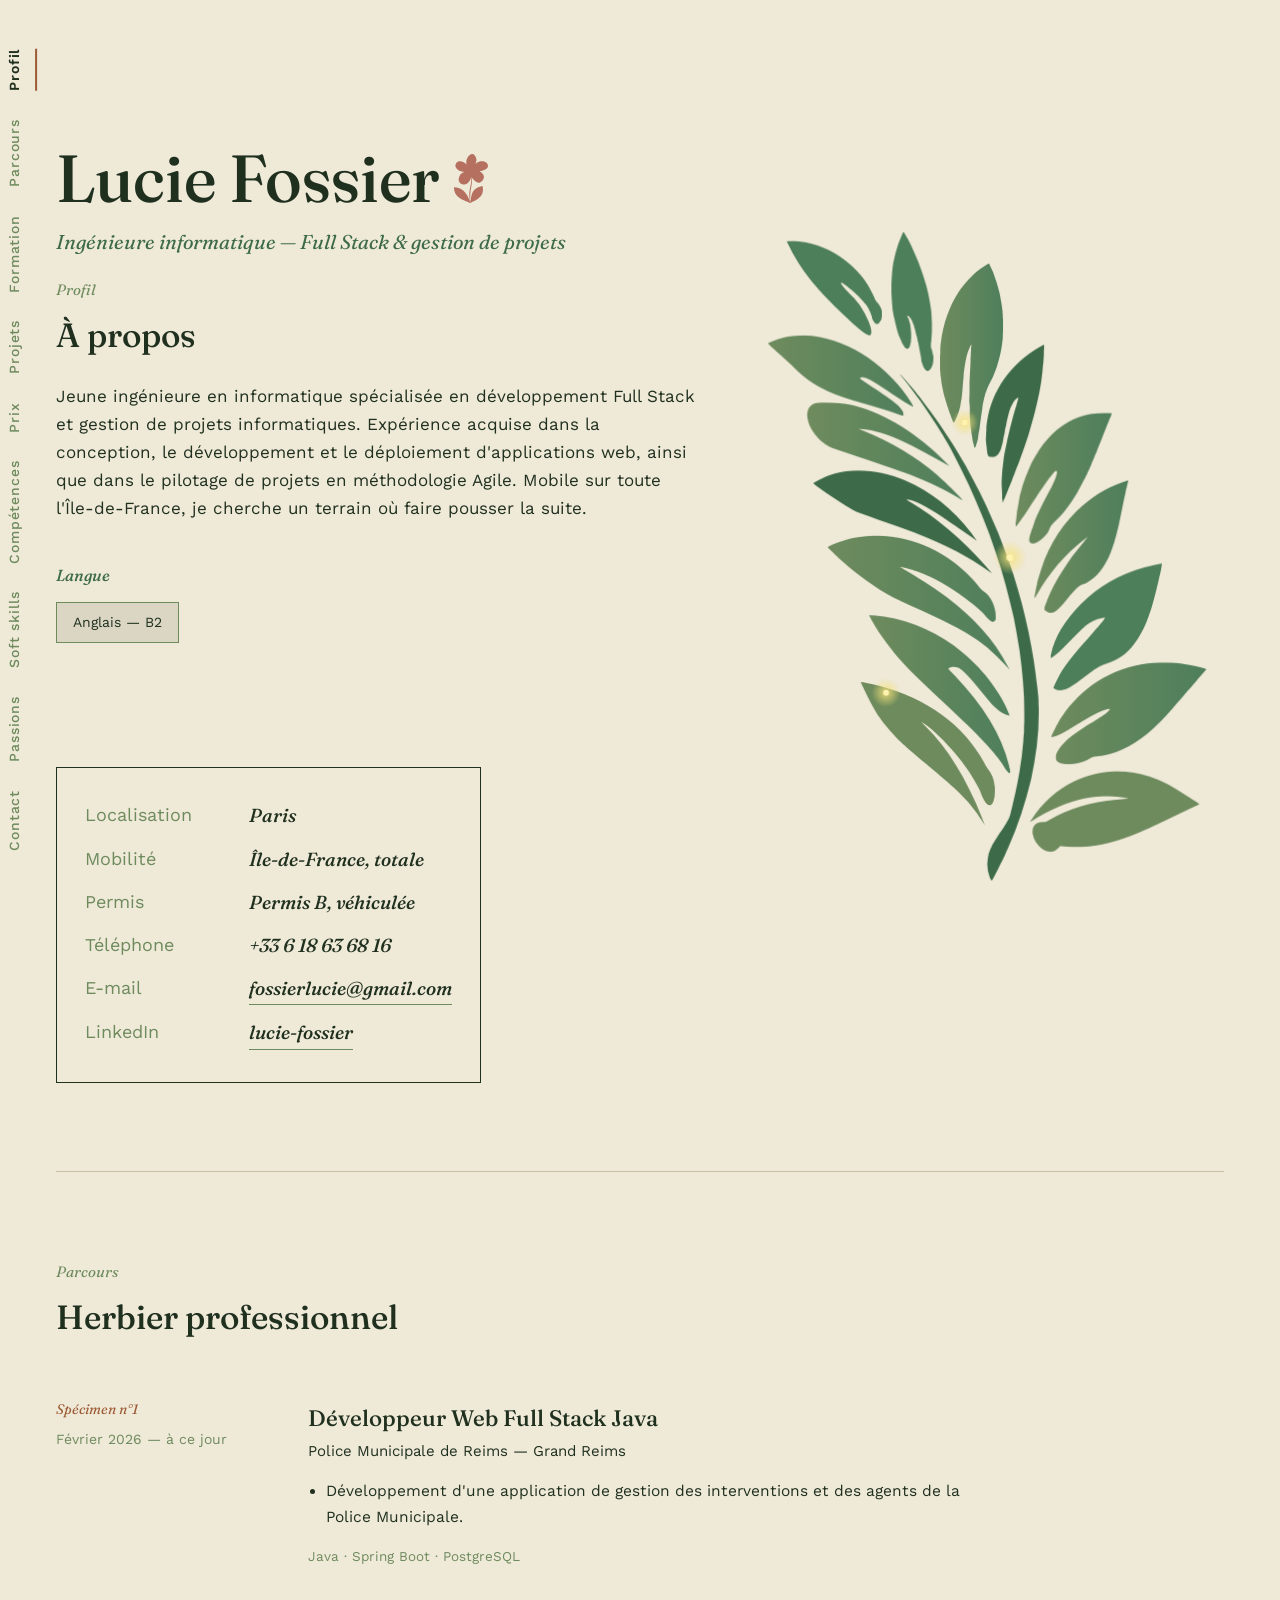
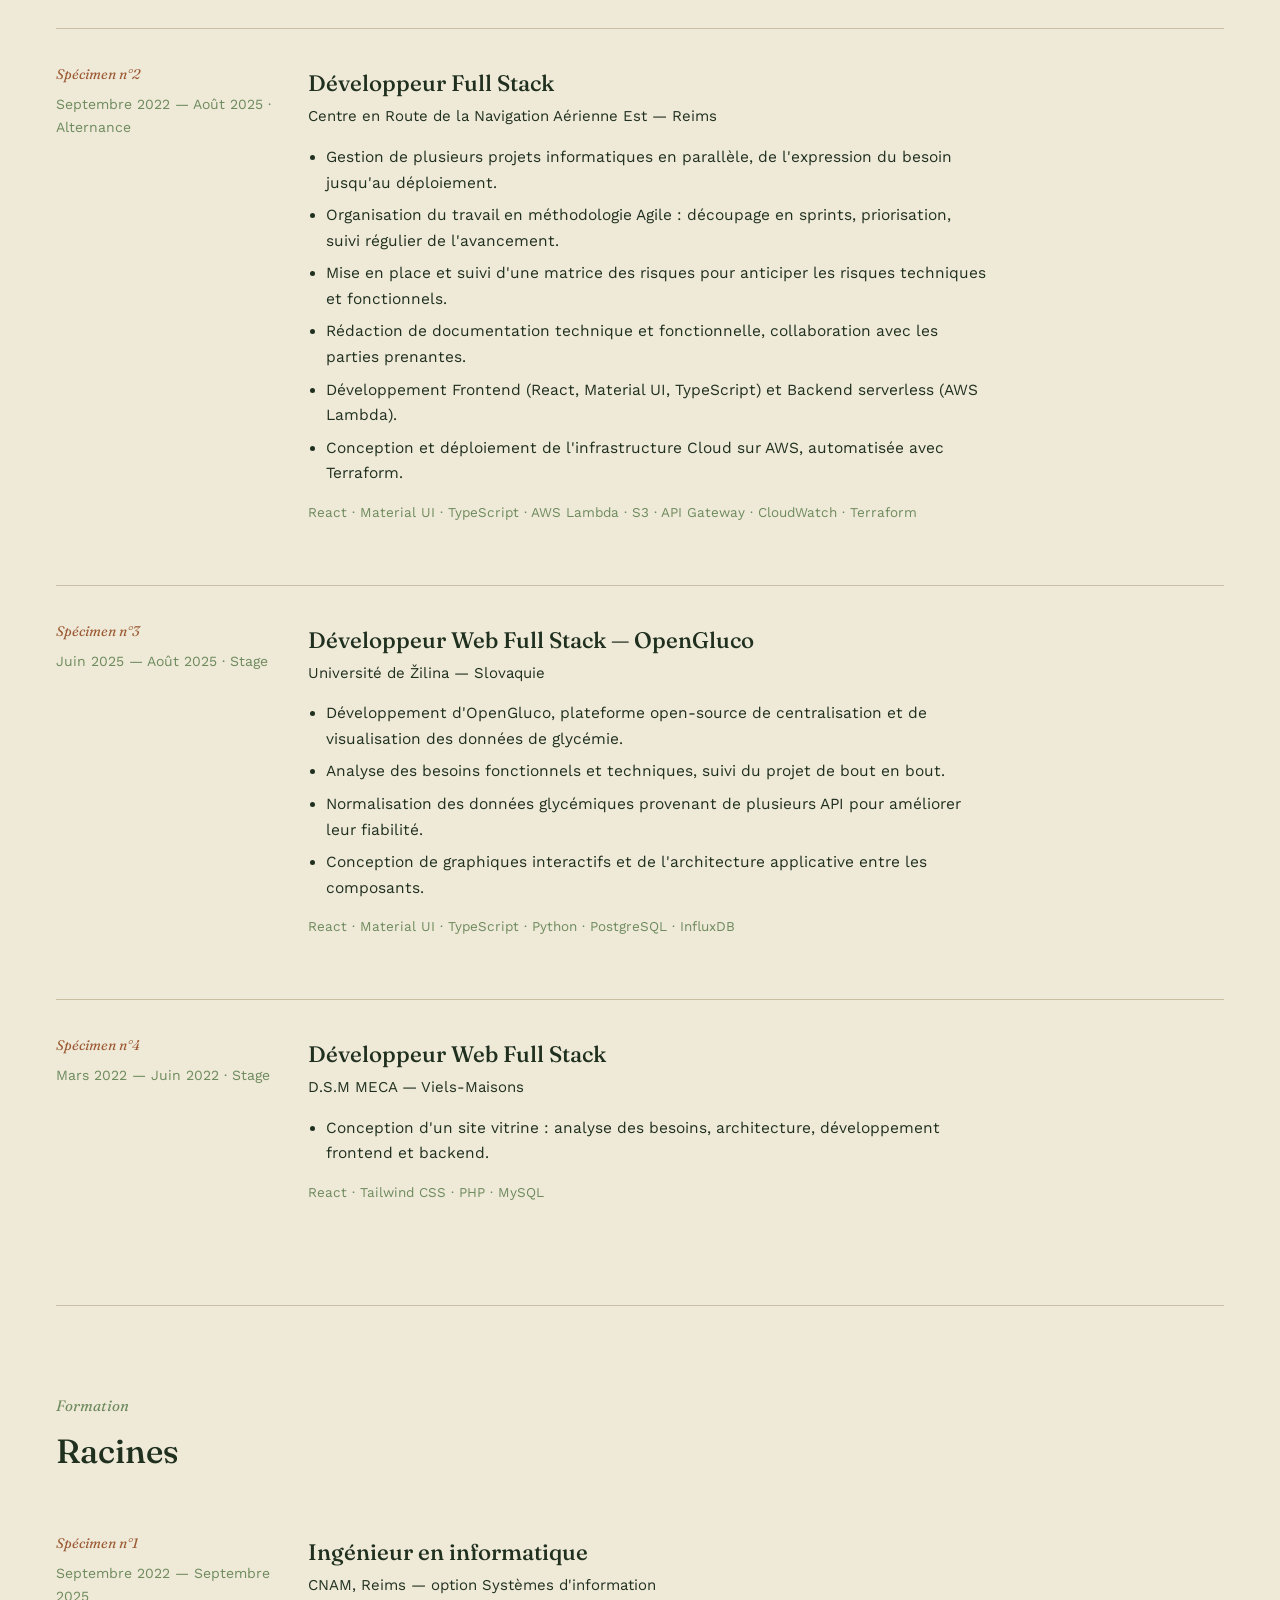
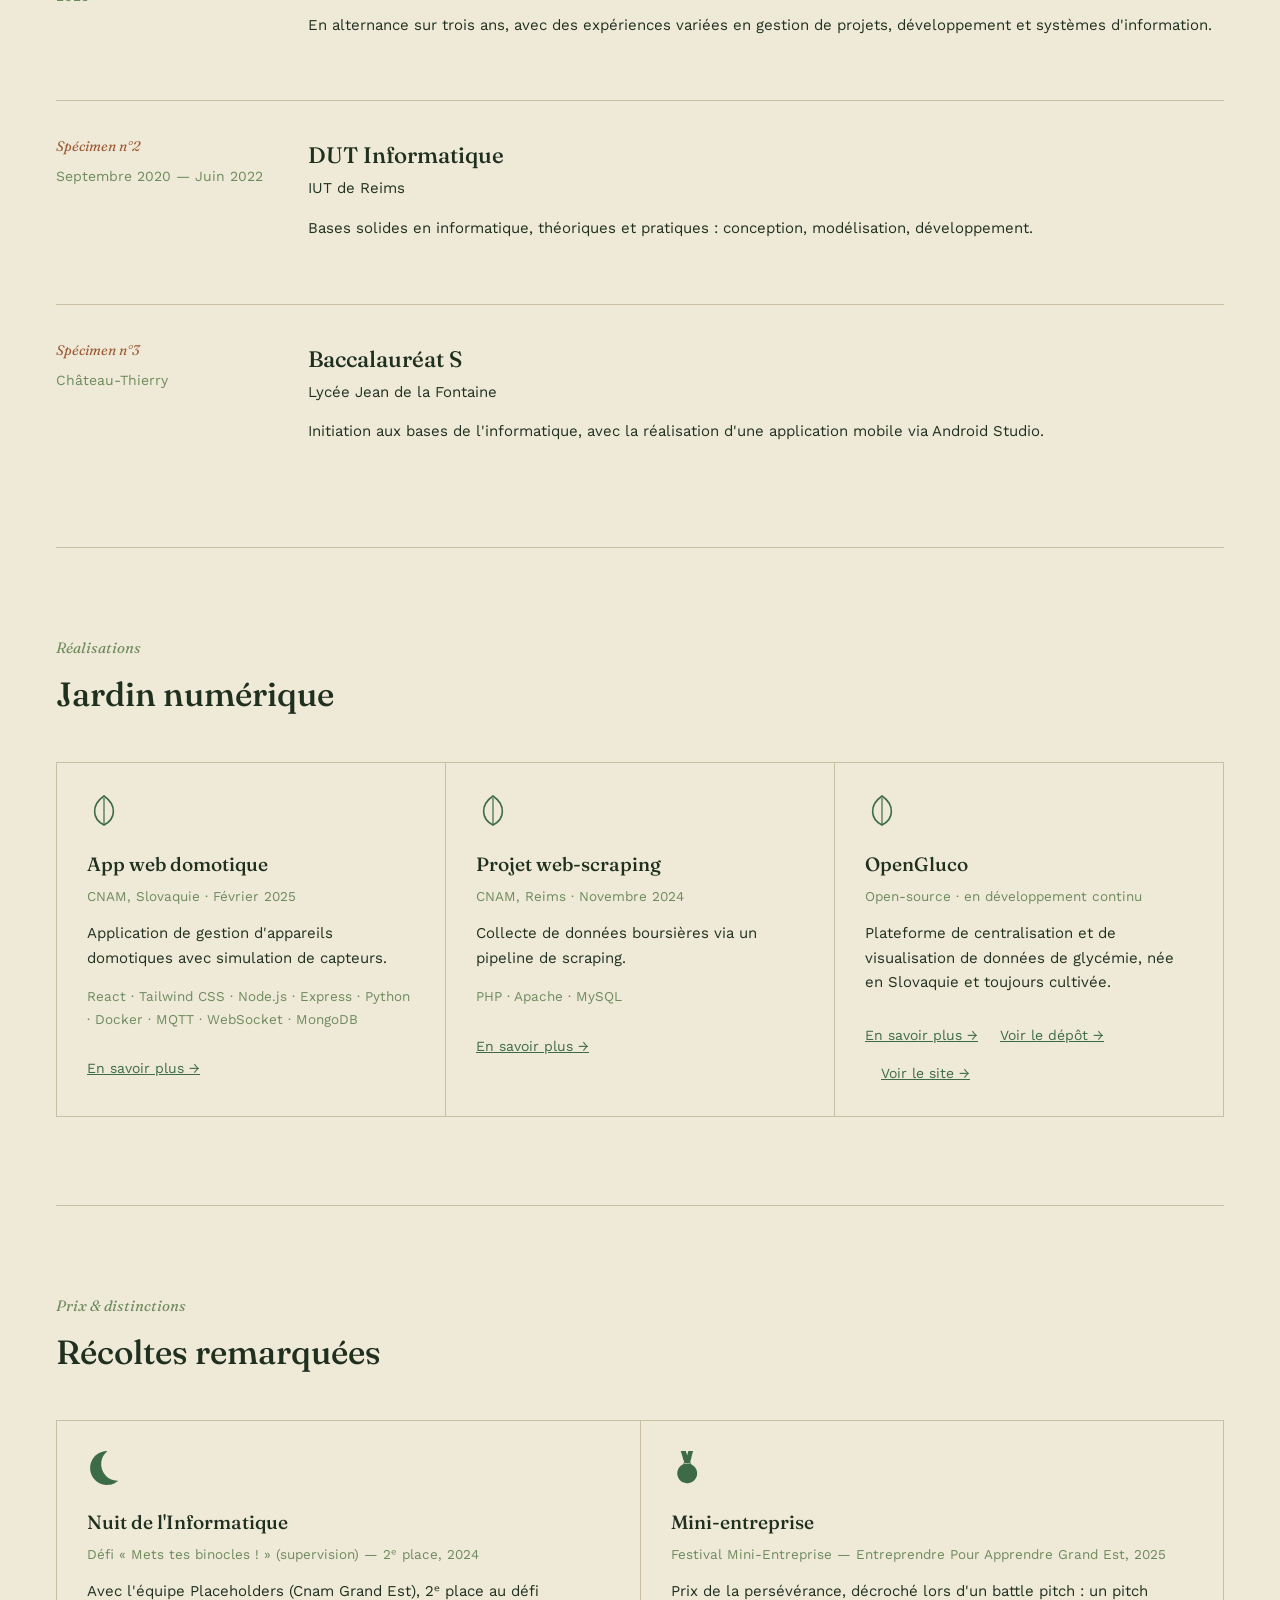
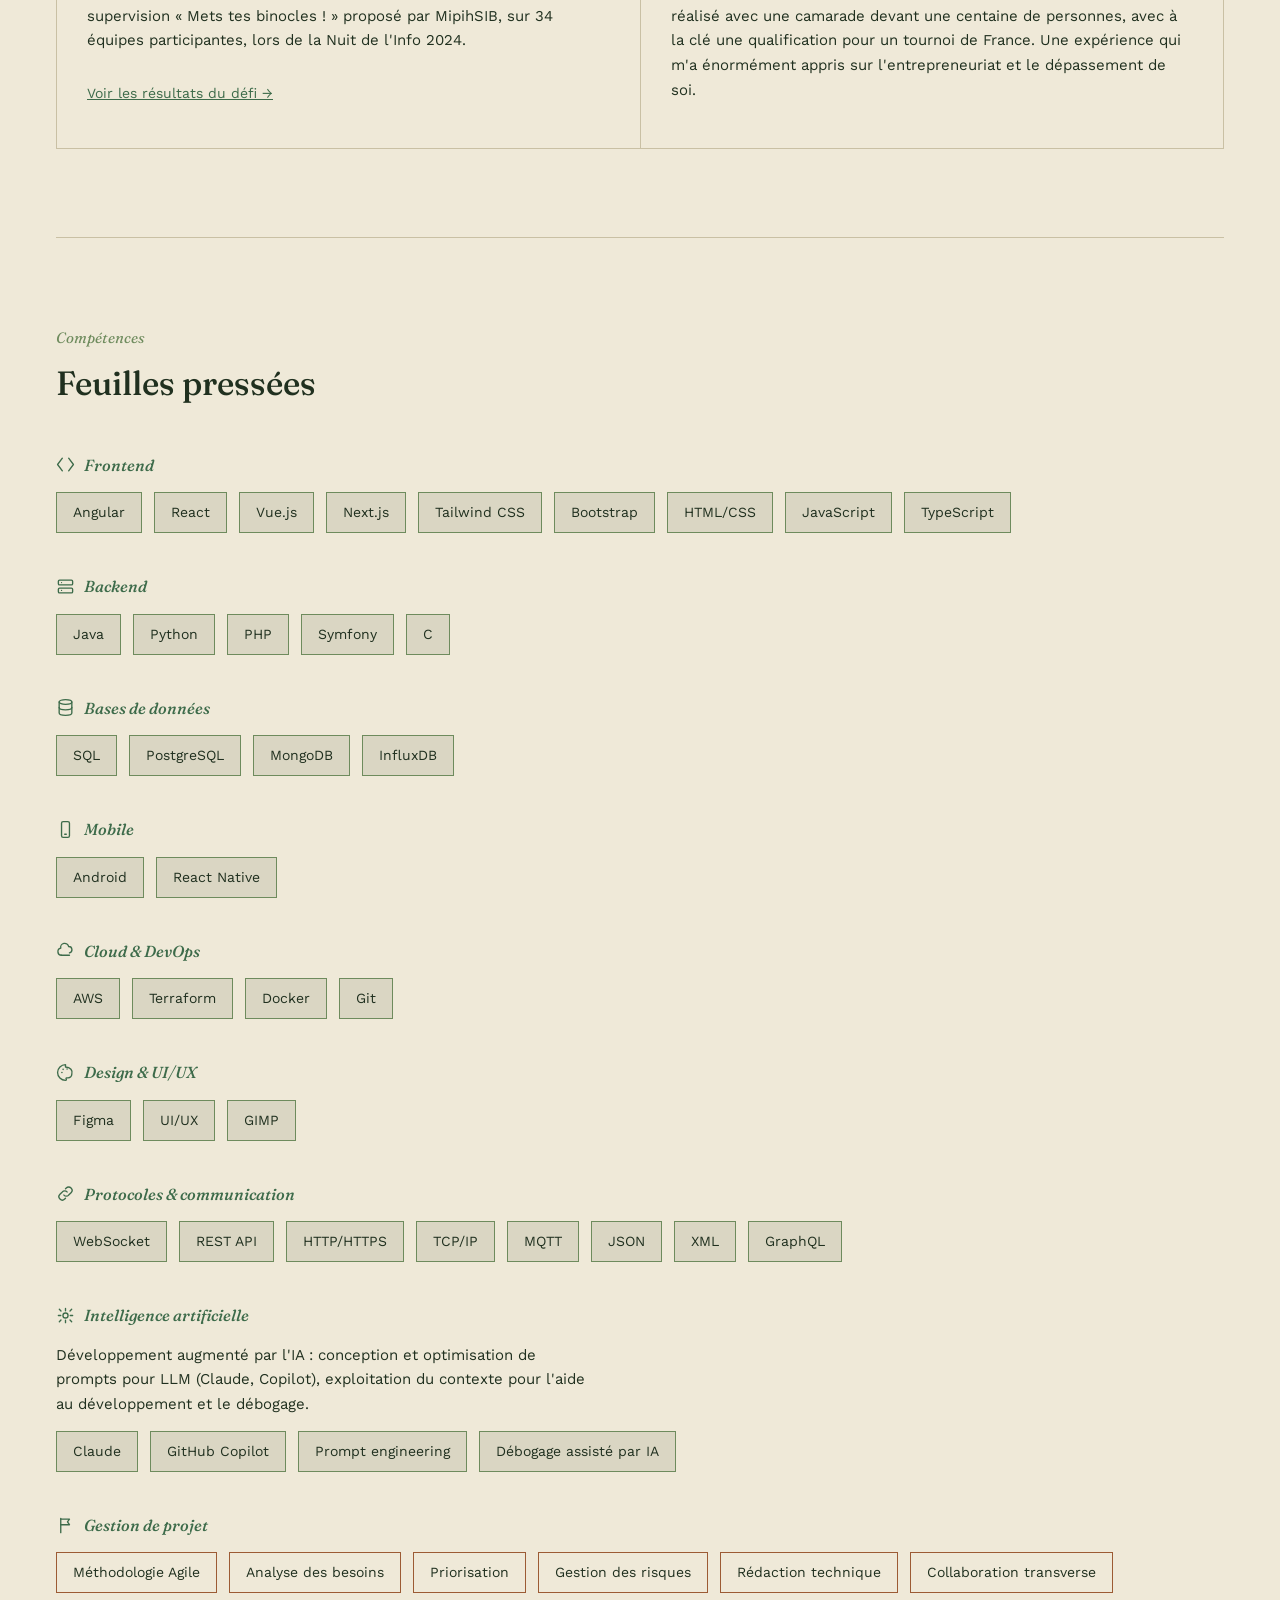
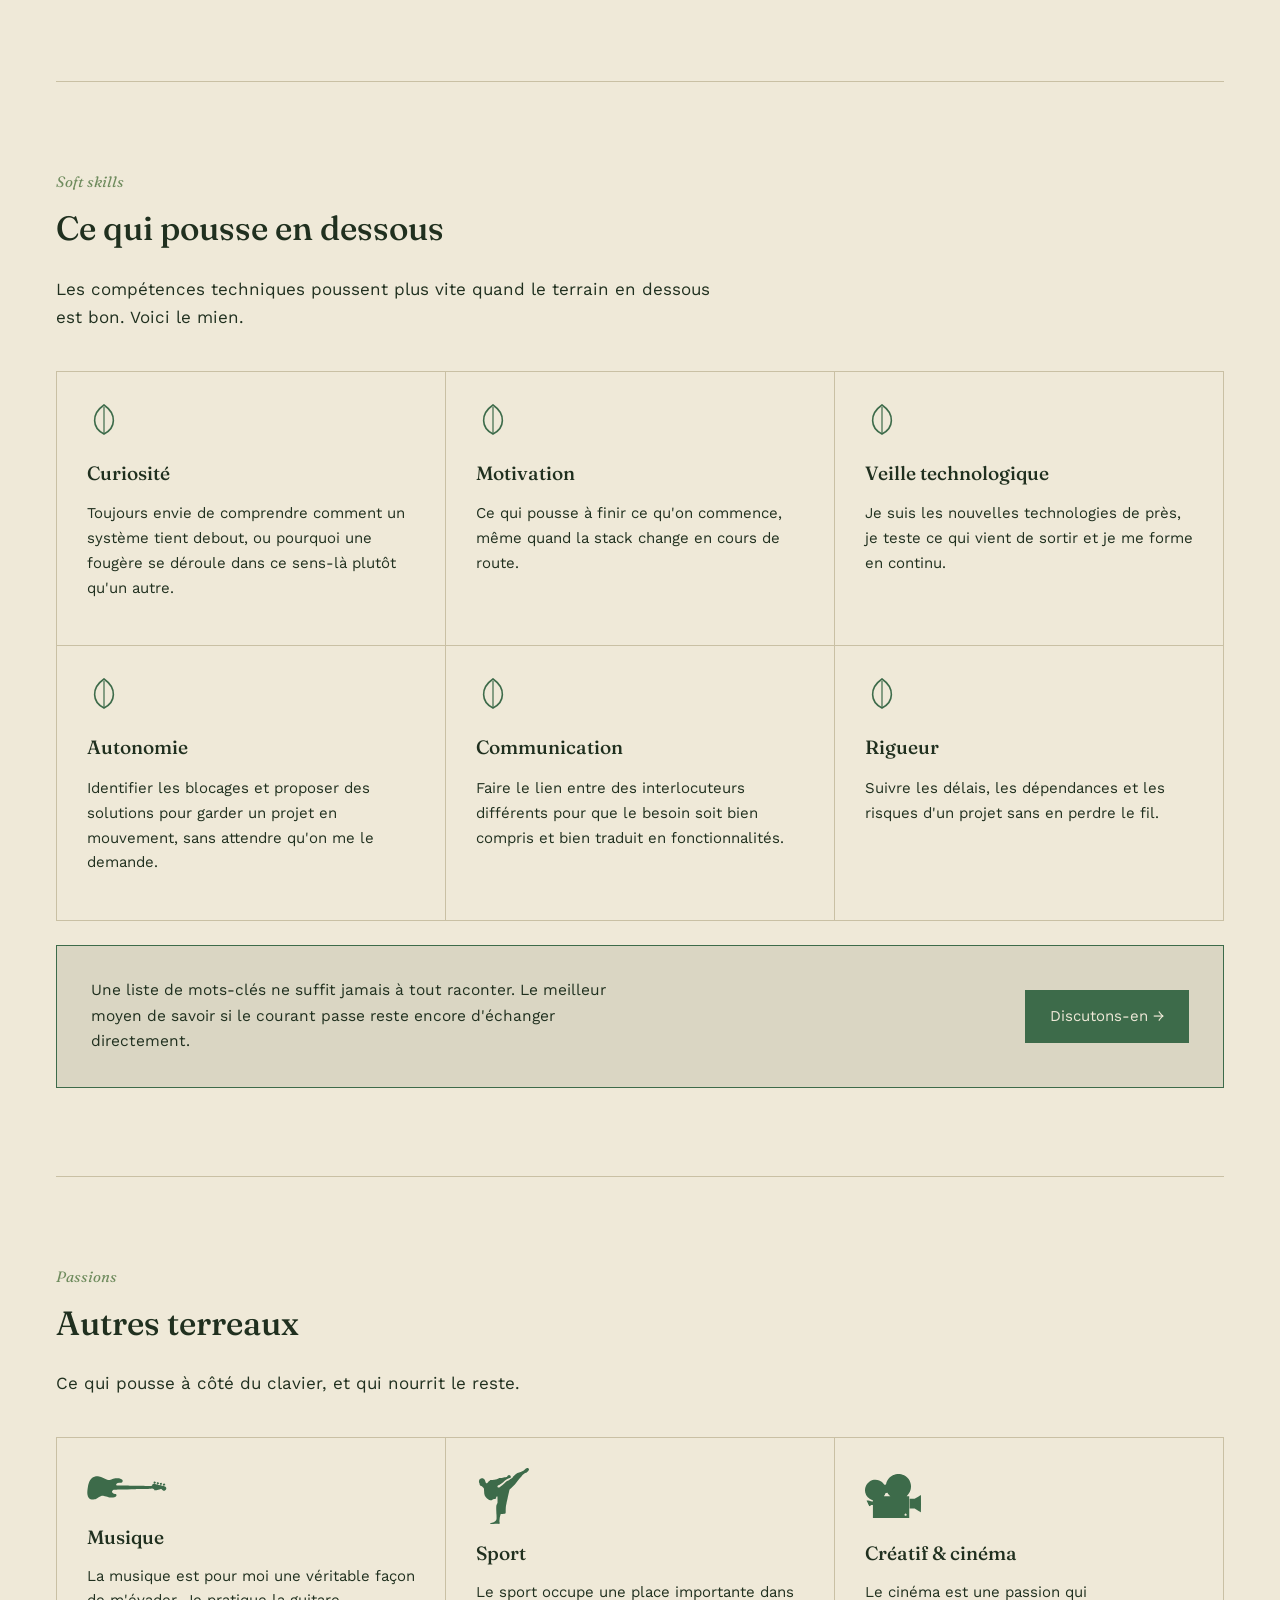
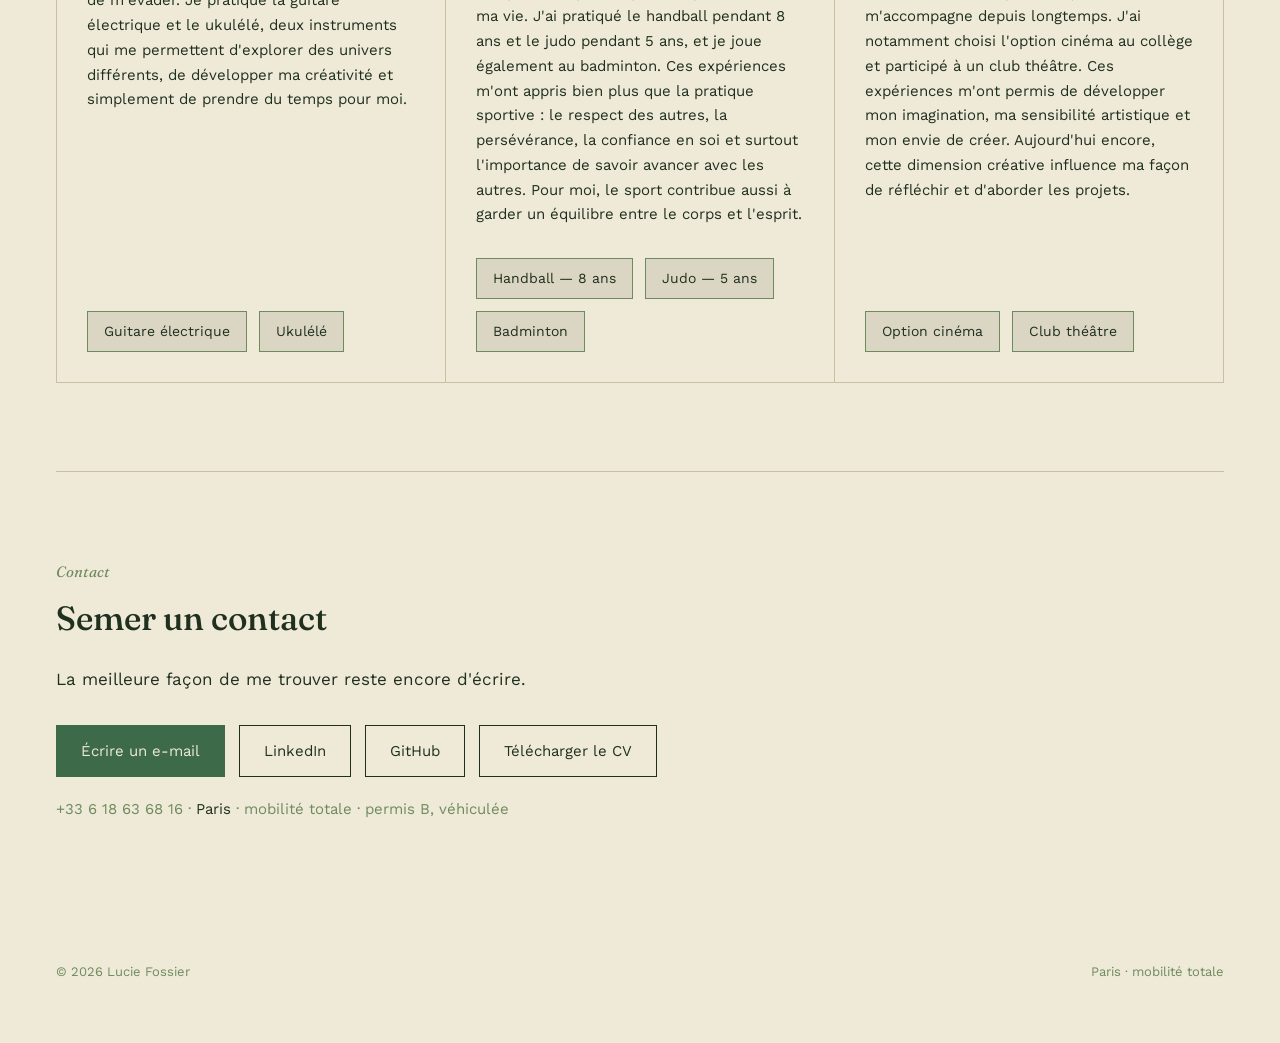
==== commit 7cefc47e: "Update index.html" ====
--- a/index.html
+++ b/index.html
@@ -496,9 +496,9 @@
 
   <section class="hero" id="haut">
     <div>
+      <section id="profil">
       <h1>Lucie Fossier <svg class="name-flower" width="34" height="49" viewBox="0 0 887 1280" preserveAspectRatio="xMidYMax meet" aria-hidden="true"><g transform="translate(0.000000,1280.000000) scale(0.100000,-0.100000)" fill="#B6705F"><path d="M4620 12786 c-76 -17 -205 -76 -328 -149 -369 -219 -663 -542 -857 -942 -181 -373 -260 -755 -235 -1135 15 -223 41 -343 102 -478 15 -35 28 -67 28 -70 0 -4 -48 41 -107 99 -271 266 -527 452 -828 599 -425 208 -802 267 -1123 174 -421 -121 -777 -473 -880 -869 -59 -224 -47 -407 39 -624 111 -280 392 -585 769 -834 401 -265 932 -407 1477 -396 89 2 159 1 155 -2 -4 -3 -79 -36 -167 -74 -192 -83 -452 -213 -555 -280 -299 -191 -519 -443 -689 -786 -197 -396 -258 -819 -175 -1204 53 -247 153 -424 342 -607 355 -342 907 -474 1397 -333 165 47 380 166 560 310 456 364 798 908 928 1475 l24 105 6 -85 c15 -198 19 -529 8 -755 -25 -520 -72 -832 -243 -1610 -211 -969 -268 -1420 -268 -2150 0 -399 16 -702 61 -1150 20 -208 72 -625 88 -709 14 -76 -4 -39 -29 59 -37 149 -203 638 -283 835 -485 1199 -1164 2019 -2052 2481 -496 258 -1001 386 -1639 415 l-149 7 6 -219 c4 -121 13 -277 22 -349 113 -943 568 -1645 1436 -2219 389 -256 790 -455 1679 -831 438 -185 648 -279 879 -391 l194 -95 391 197 c1110 559 1475 775 1906 1133 875 726 1196 1651 985 2836 -27 149 -50 253 -57 261 -6 5 -293 -54 -453 -95 -710 -179 -1246 -461 -1642 -862 -246 -249 -420 -513 -566 -854 -169 -394 -257 -754 -397 -1615 -39 -239 -84 -509 -101 -600 -17 -91 -33 -180 -36 -198 -13 -77 -20 -15 -26 240 -24 962 14 1853 114 2678 45 370 103 737 223 1408 171 949 198 1332 130 1827 -17 120 -69 379 -84 421 -14 35 6 22 26 -19 55 -107 265 -409 403 -577 112 -138 342 -368 462 -463 462 -364 923 -494 1309 -367 413 137 764 521 931 1020 66 199 82 300 76 485 -6 165 -18 230 -66 360 -113 302 -365 601 -741 880 -96 71 -265 165 -297 165 -7 0 -13 3 -13 8 0 4 30 9 68 10 123 5 253 33 561 122 606 175 886 302 1157 525 266 219 410 544 390 880 -14 245 -88 410 -268 600 -317 336 -748 505 -1282 505 -292 0 -516 -37 -803 -132 -336 -111 -634 -292 -878 -533 l-101 -100 56 120 c153 322 253 669 267 920 20 379 -137 825 -407 1155 -115 141 -274 288 -392 364 -131 83 -294 114 -438 82z"/></g></svg></h1>
       <p class="role">Ingénieure informatique — Full Stack &amp; gestion de projets</p>
-      <section id="profil">
     <span class="eyebrow">Profil</span>
     <h2 class="title">À propos</h2>
     <p class="lede">Jeune ingénieure en informatique spécialisée en développement Full Stack et gestion de projets informatiques. Expérience acquise dans la conception, le développement et le déploiement d'applications web, ainsi que dans le pilotage de projets en méthodologie Agile. Mobile sur toute l'Île-de-France, je cherche un terrain où faire pousser la suite.</p>
